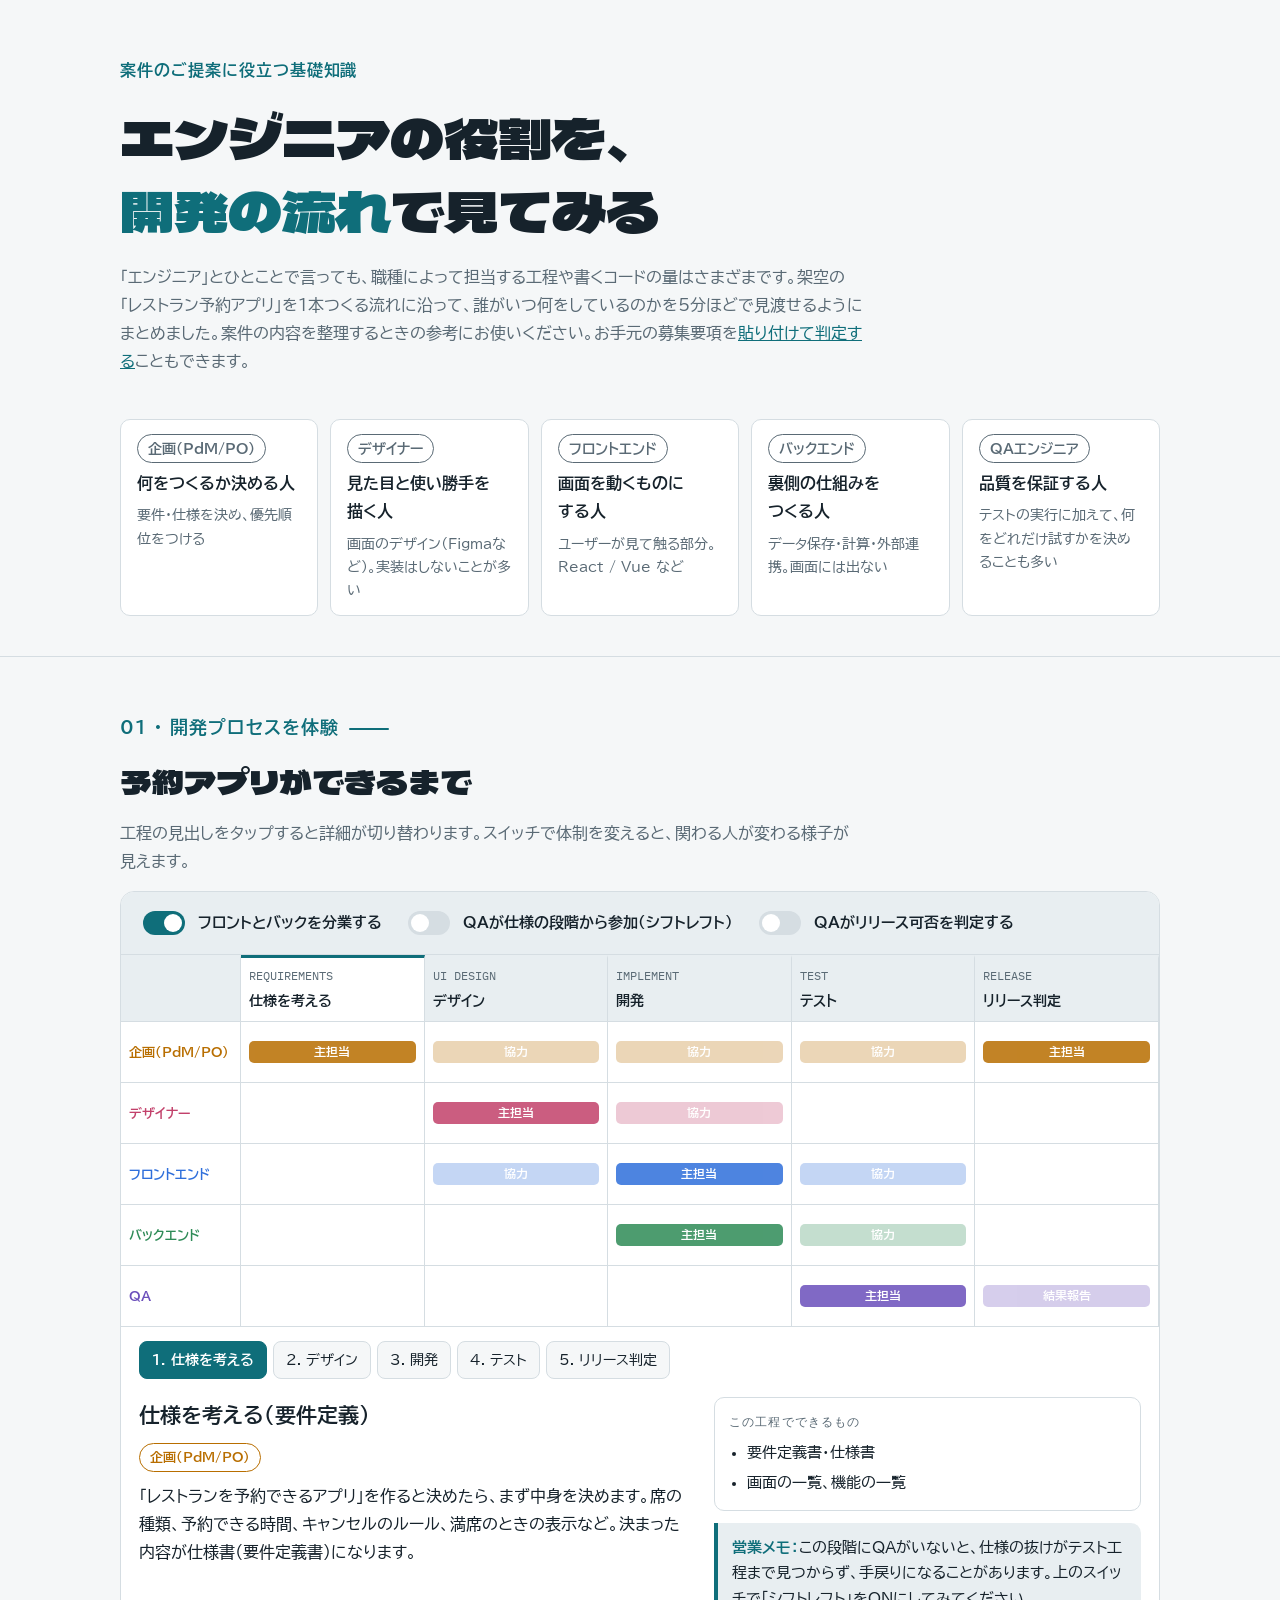
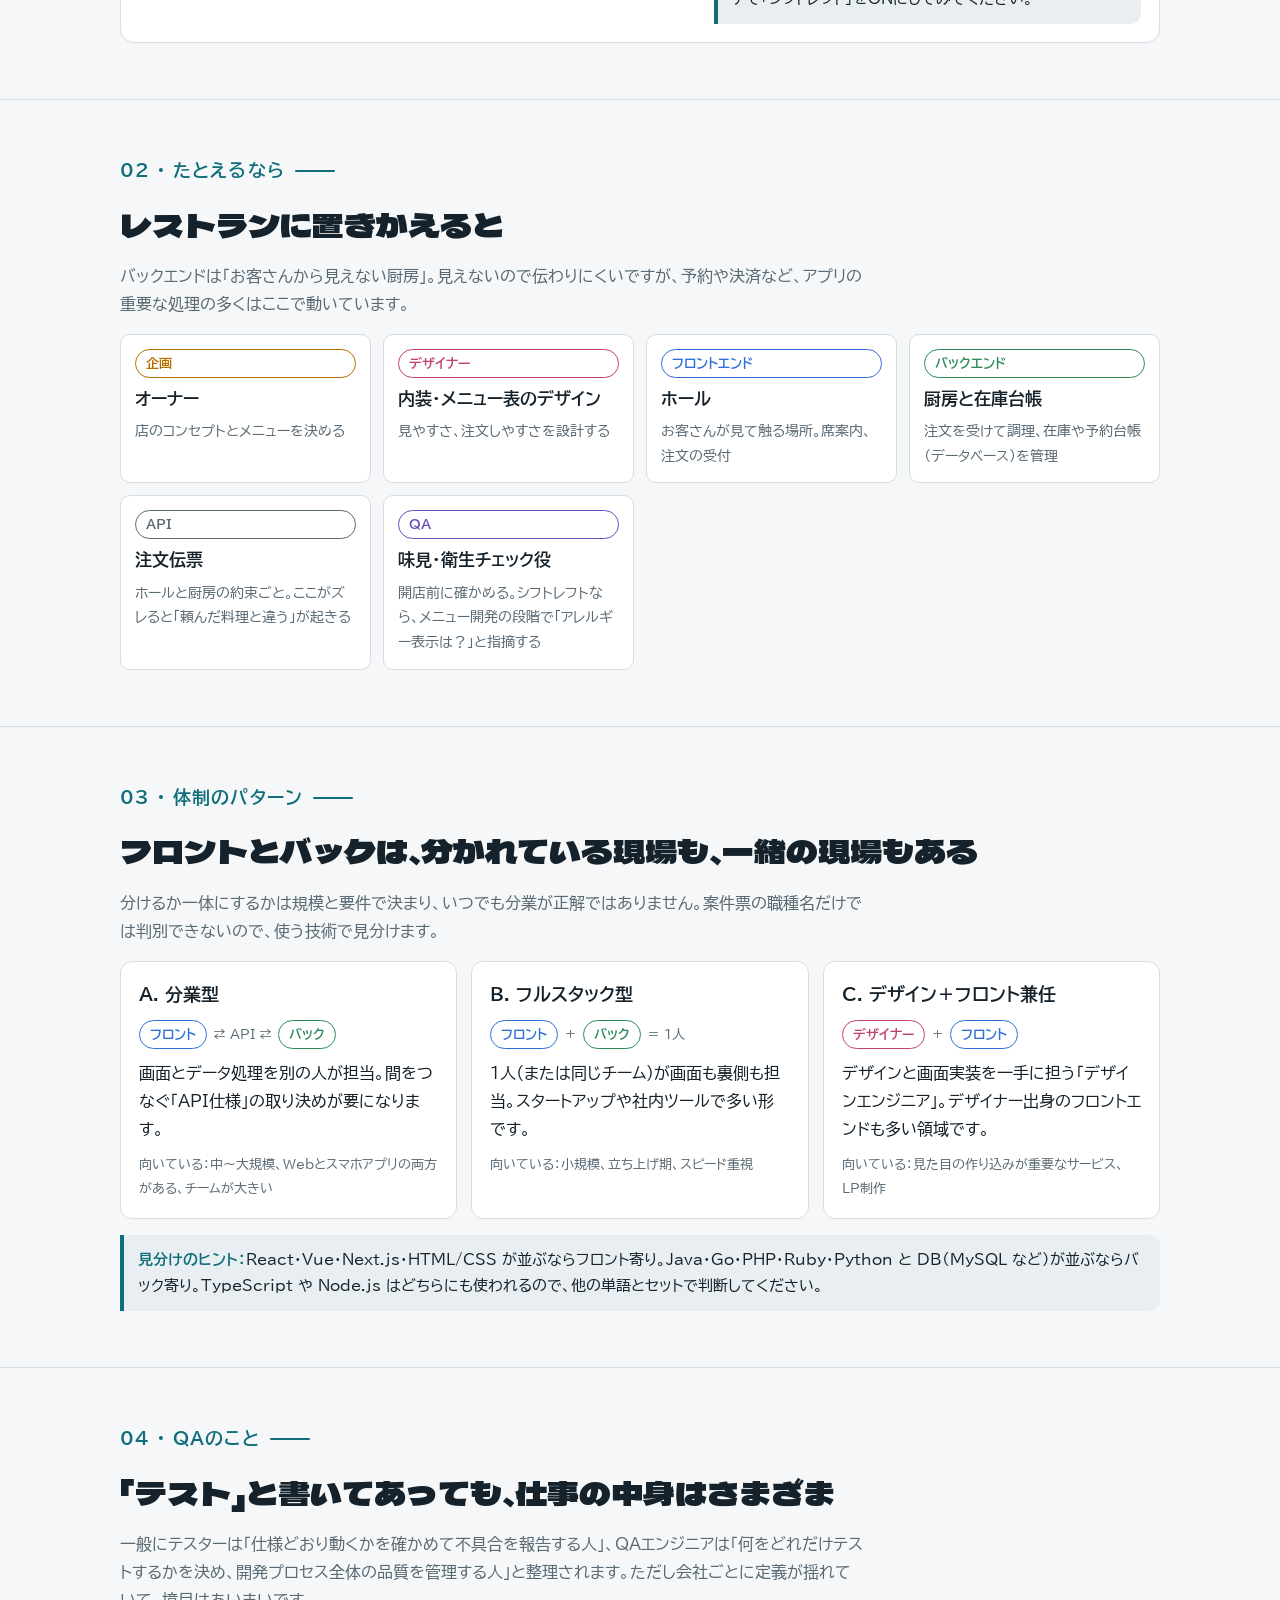
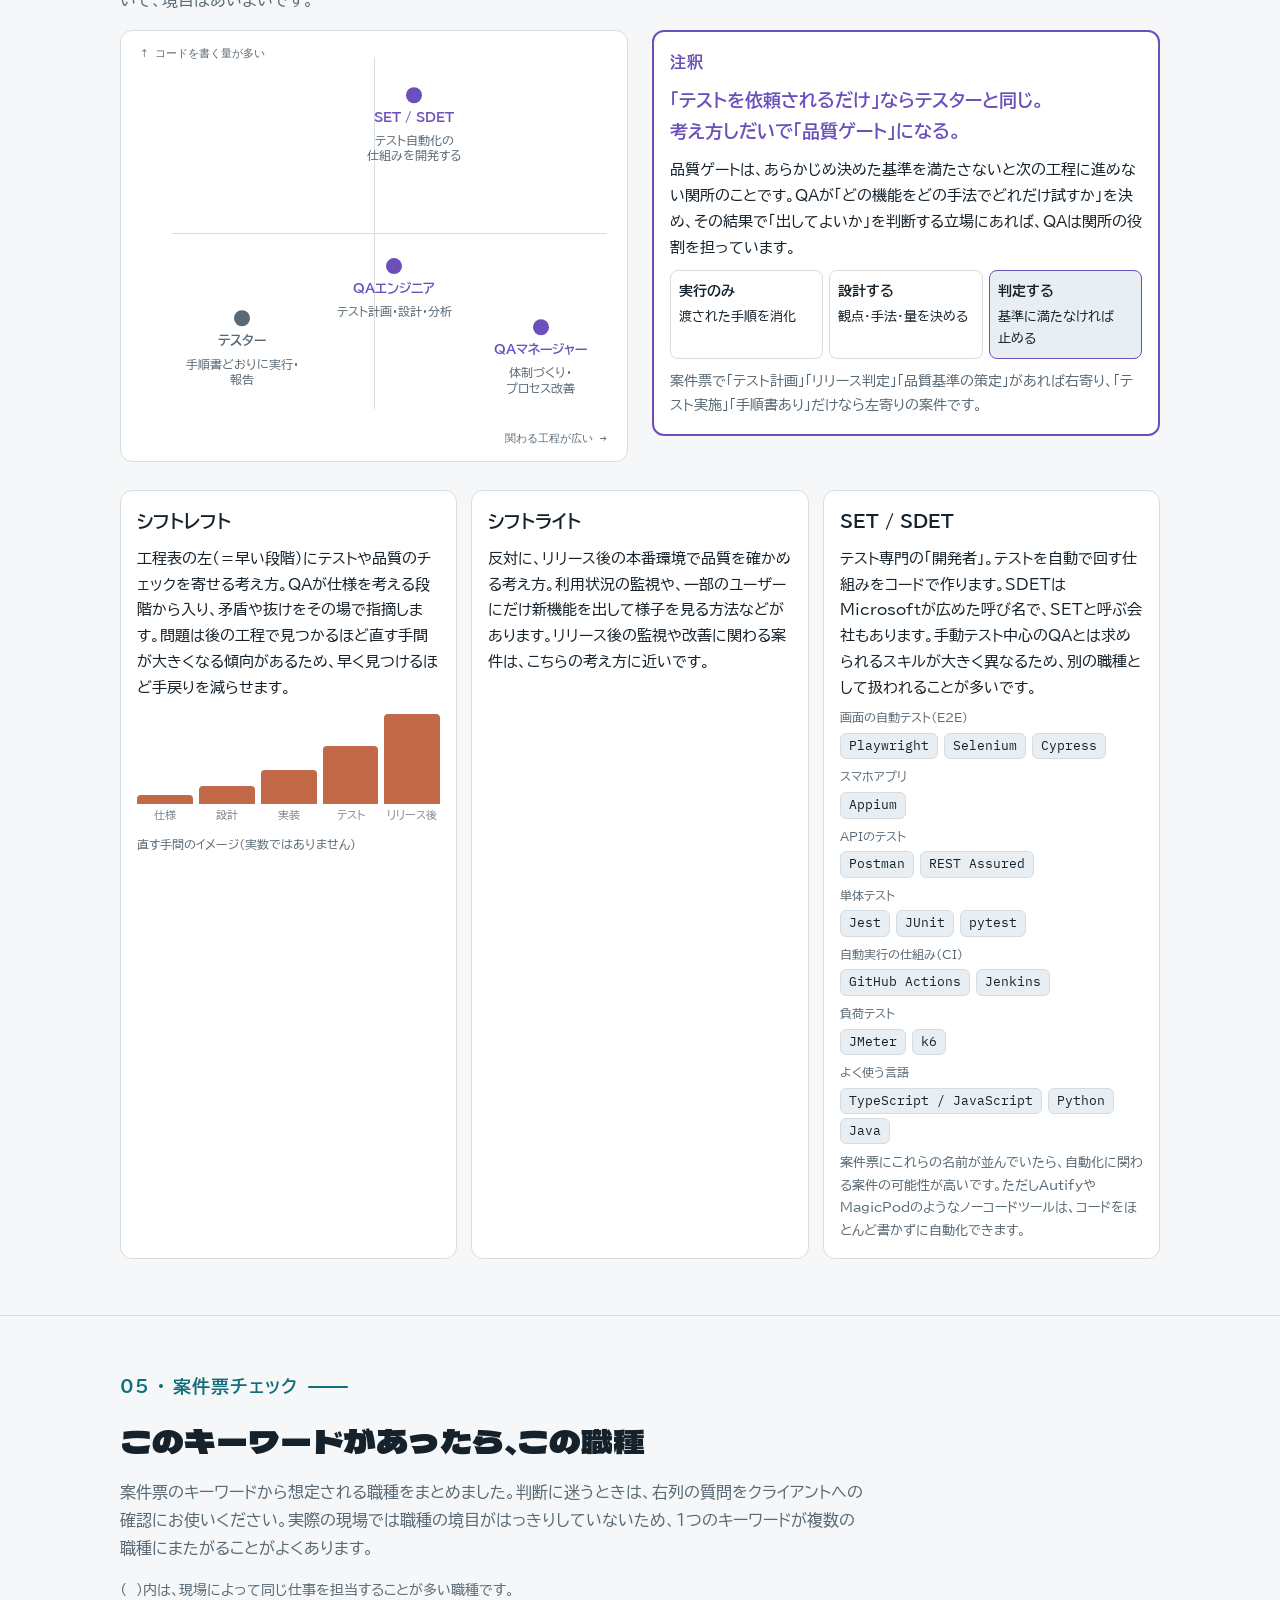
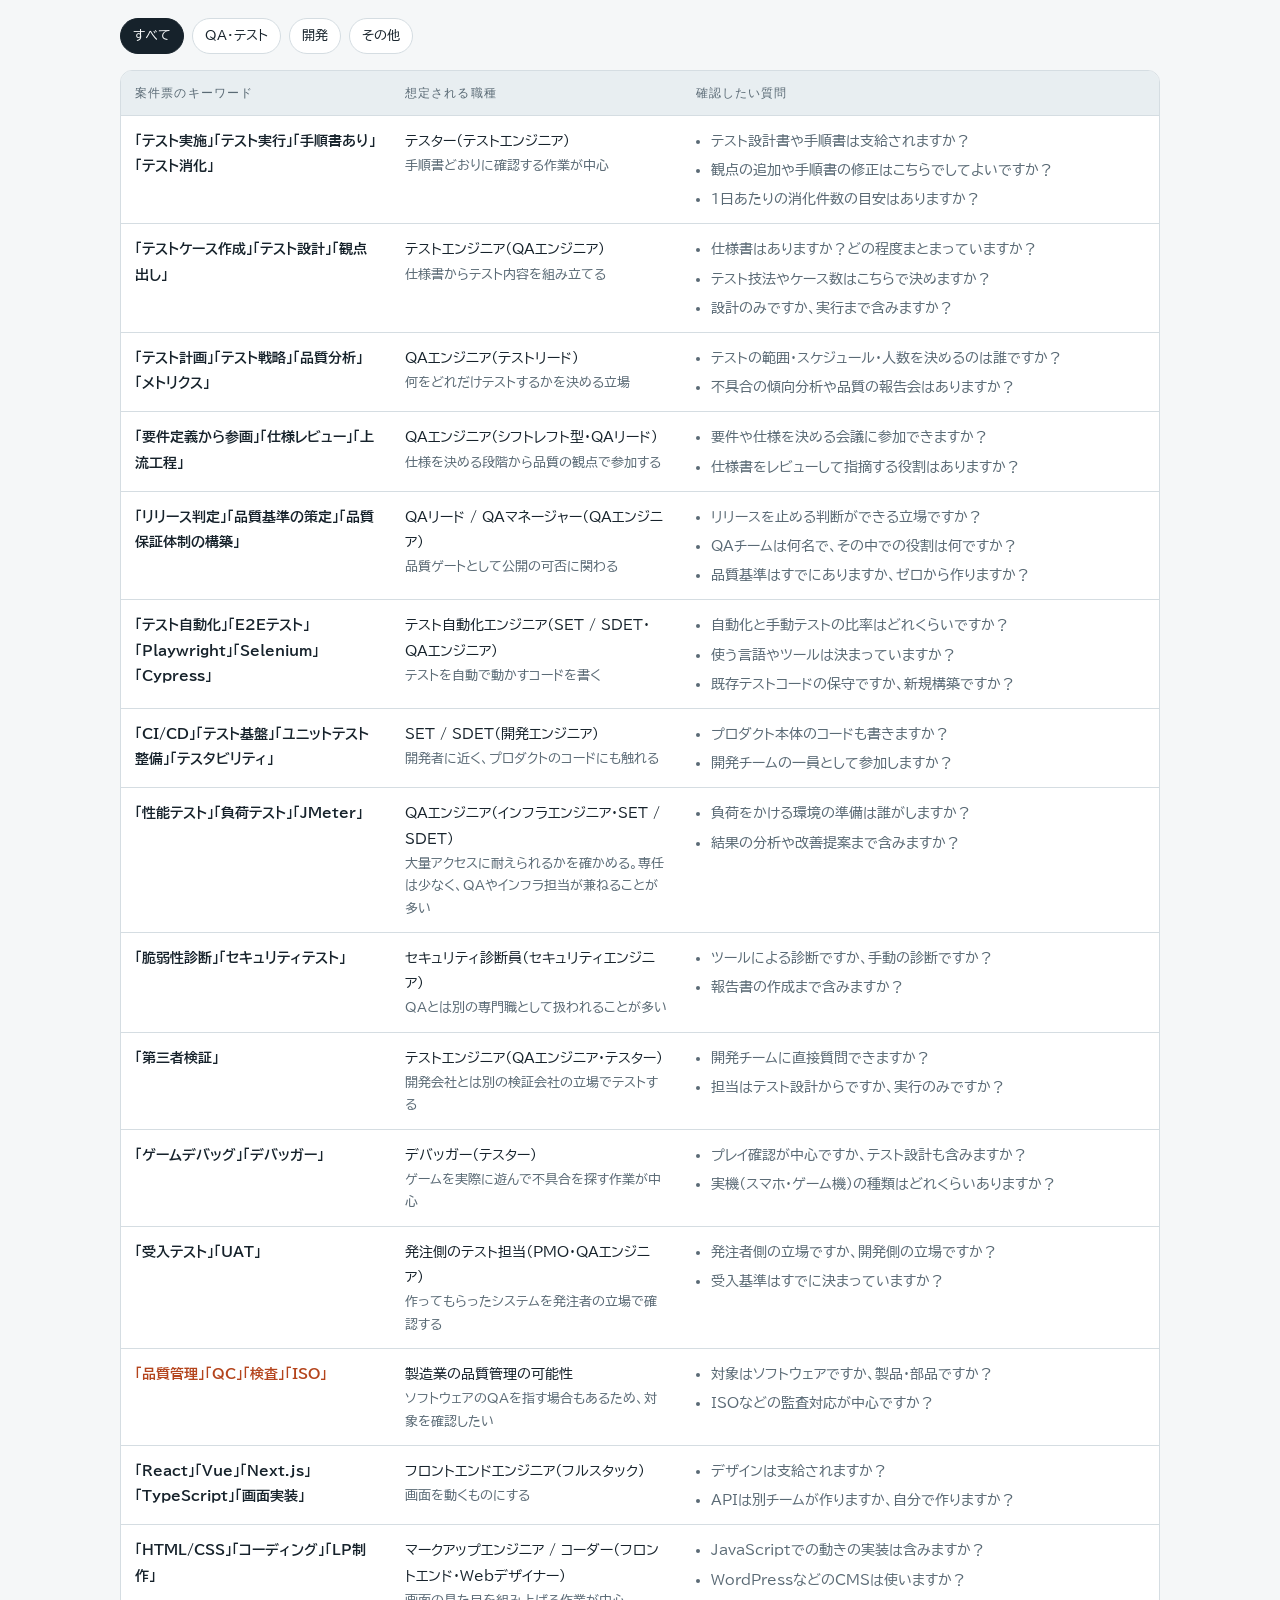
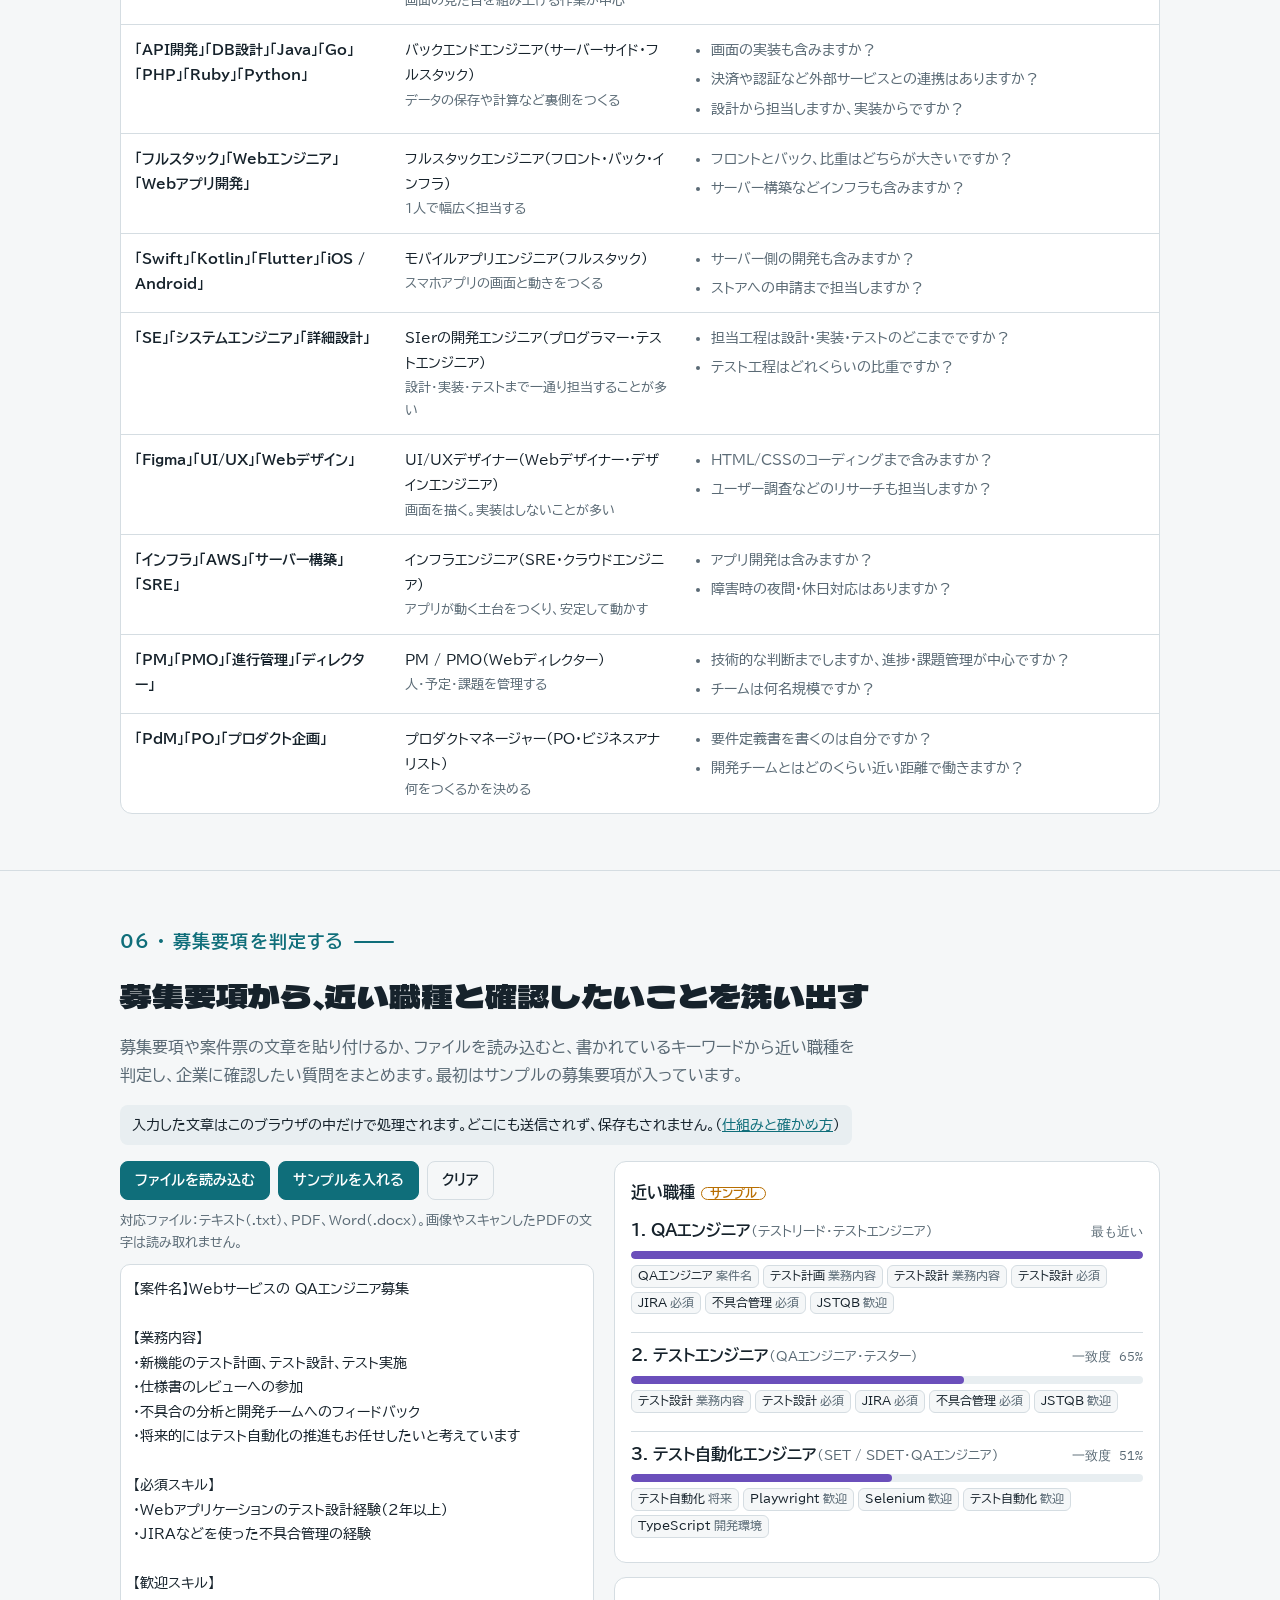
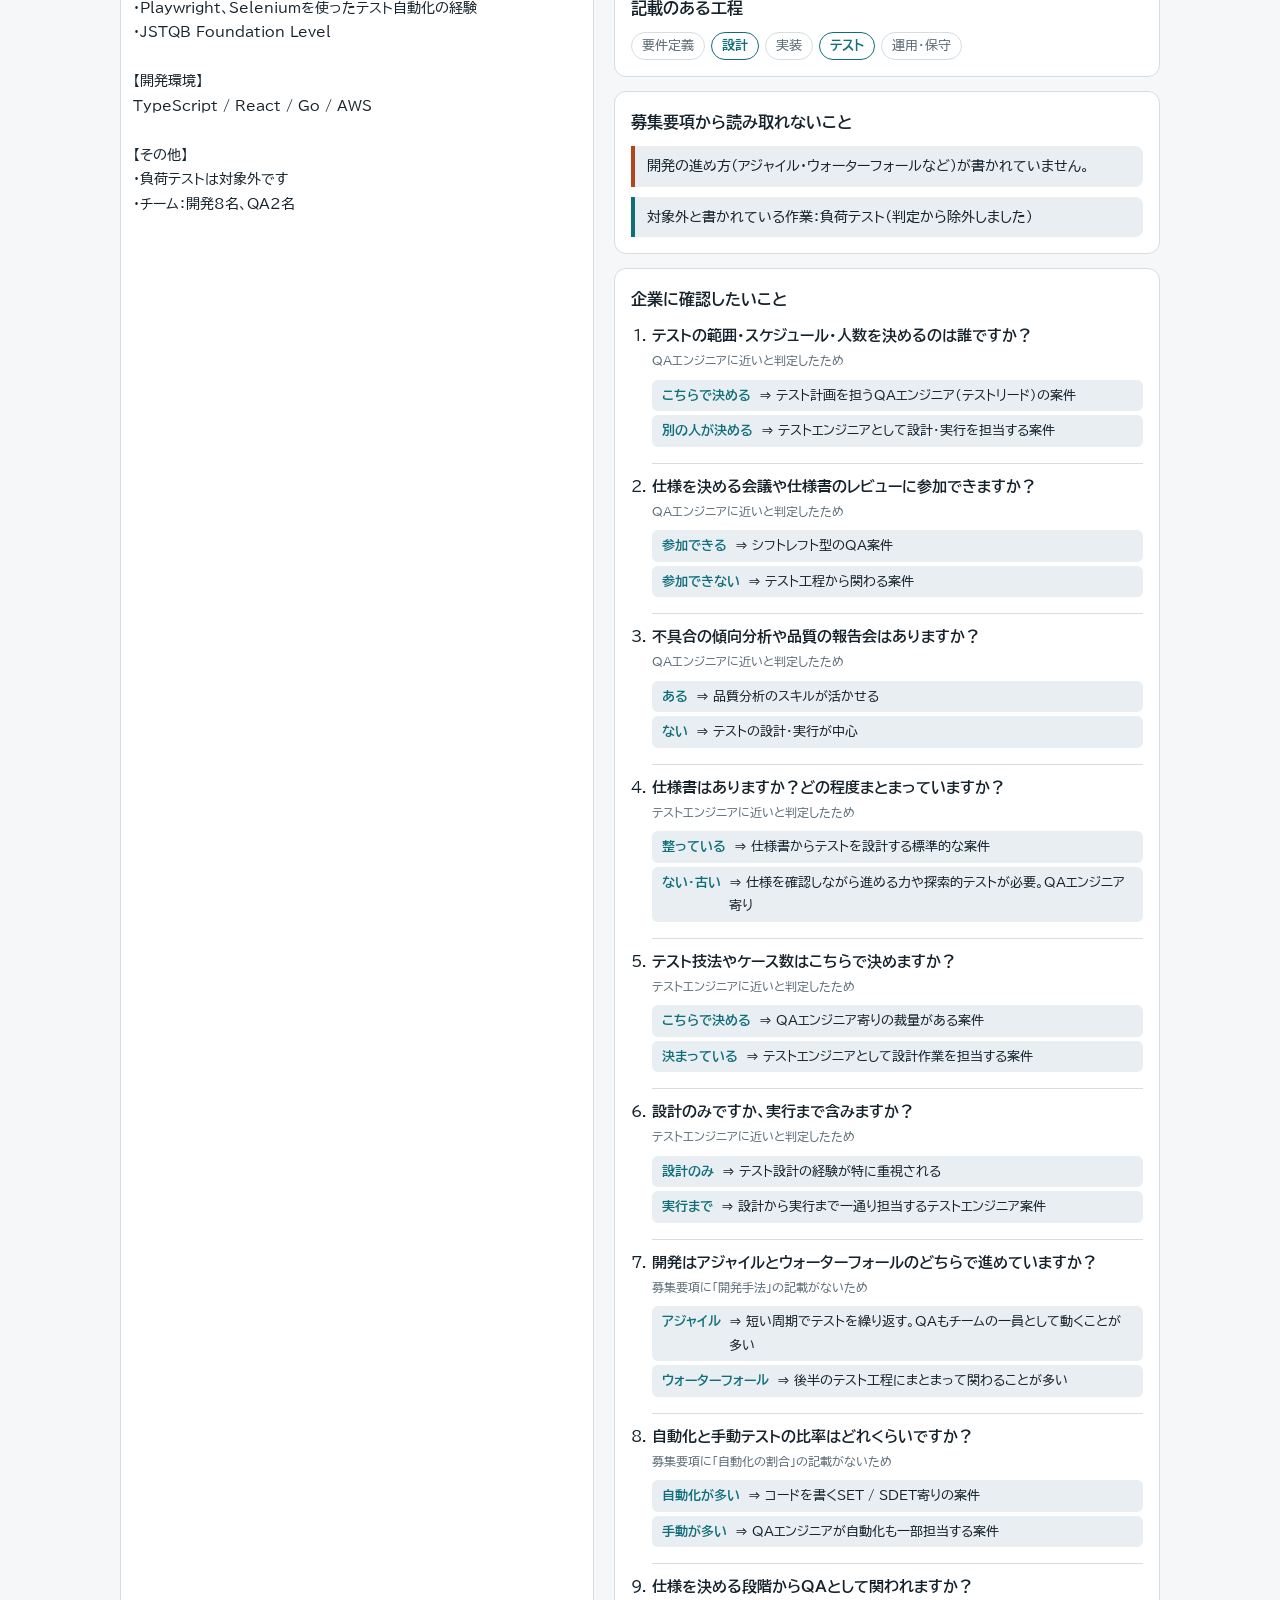
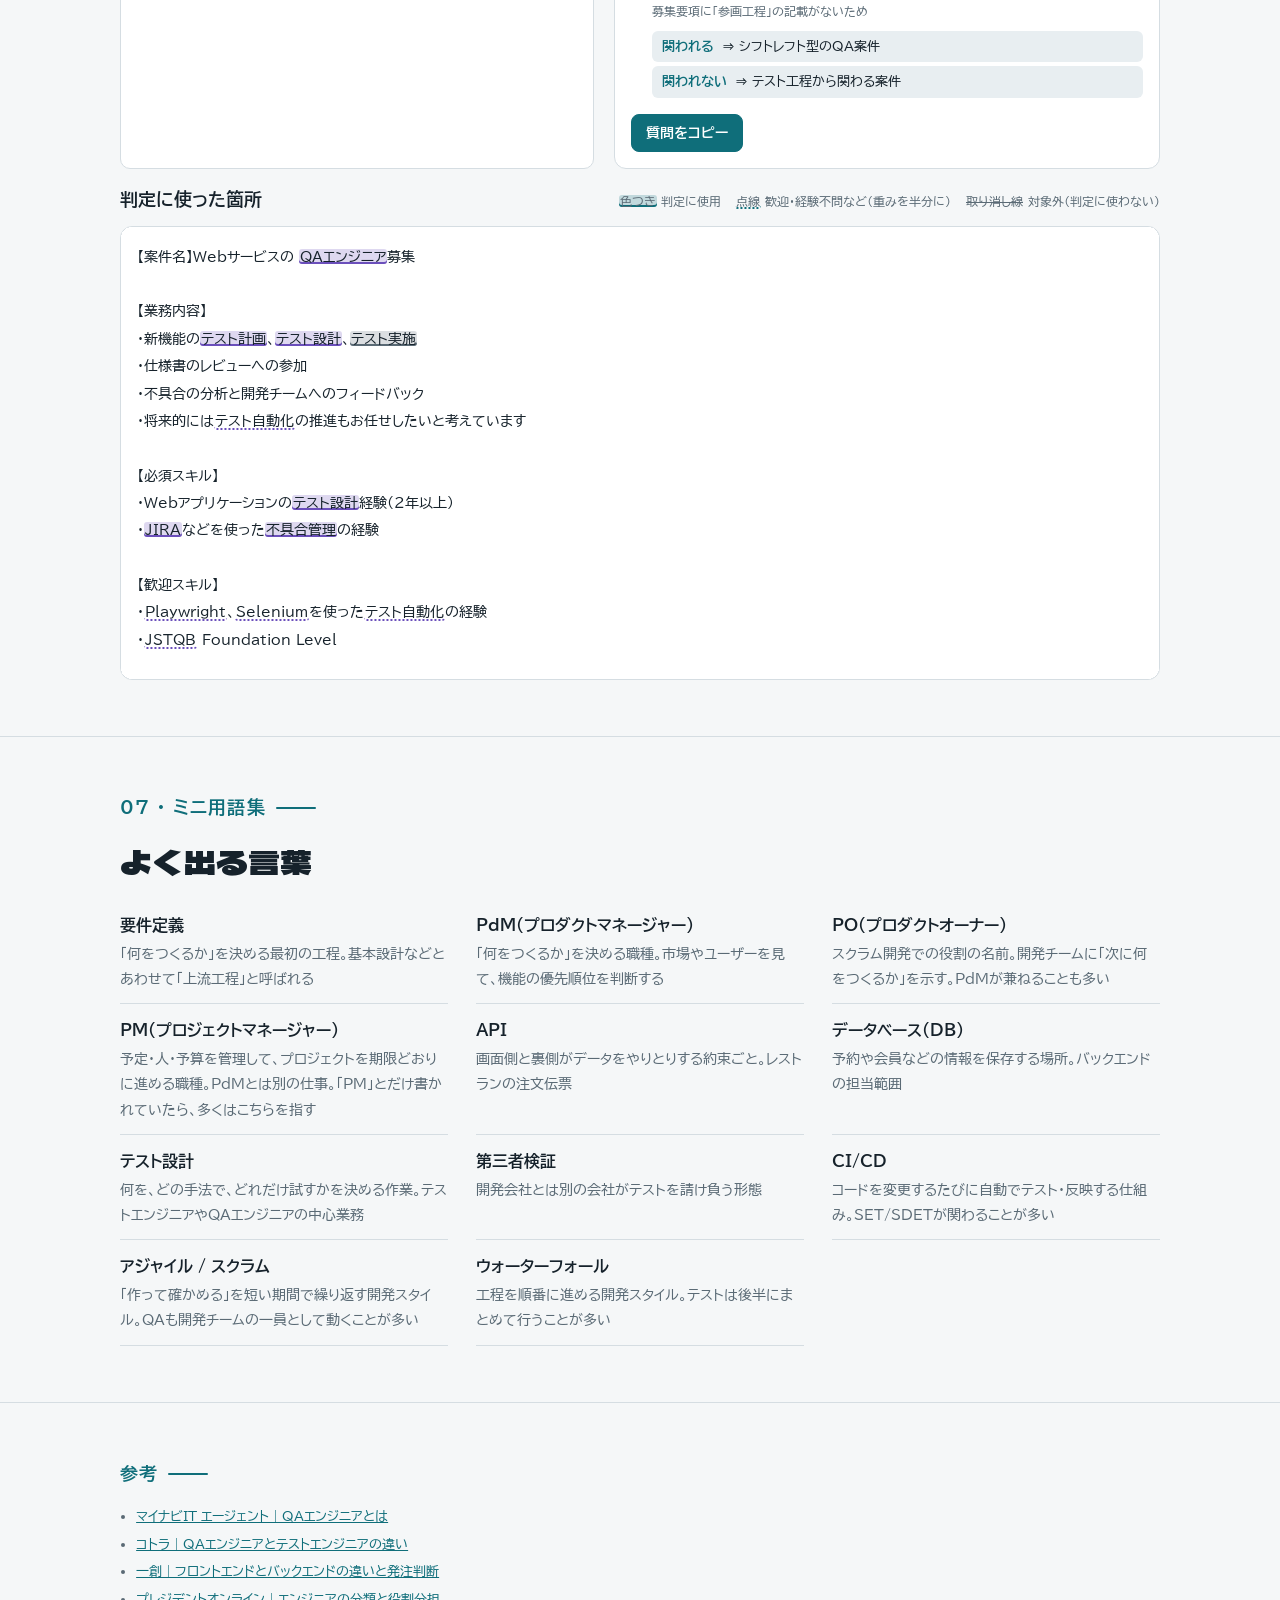
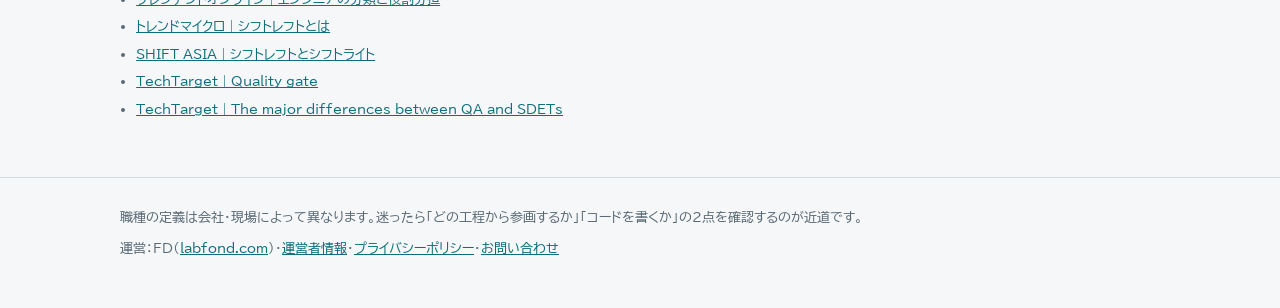
==== index.html @ 0d030154 "初版: エンジニア職種マップ Co-Authored-By: Claude Opus 5.5 <noreply@anthropic.com> Claude-Session: https://claud" ====
<!doctype html>
<html lang="ja">
<head>
<meta charset="utf-8">
<meta name="viewport" content="width=device-width, initial-scale=1, viewport-fit=cover">
<title>エンジニア職種マップ</title>
<meta name="description" content="フリーランスエージェント・営業の方向けに、エンジニア各職種の役割と開発の流れを解説。QAエンジニアとテスターの違いや、募集要項から近い職種と確認したいことを洗い出すツールも。">
<meta name="robots" content="noindex">
<link rel="icon" href="/favicon.ico" sizes="any">
<link rel="icon" href="/icon-192.png" type="image/png">
<link rel="apple-touch-icon" href="/apple-touch-icon.png">
<link rel="canonical" href="https://engineer-map.labfond.com/">
<meta property="og:type" content="website">
<meta property="og:site_name" content="エンジニア職種マップ">
<meta property="og:title" content="エンジニア職種マップ">
<meta property="og:description" content="フリーランスエージェント・営業の方向けに、エンジニア各職種の役割と開発の流れを解説。QAエンジニアとテスターの違いや、募集要項から近い職種と確認したいことを洗い出すツールも。">
<meta property="og:url" content="https://engineer-map.labfond.com/">
<meta property="og:locale" content="ja_JP">
<meta name="twitter:card" content="summary">
<link rel="preconnect" href="https://fonts.googleapis.com">
<link rel="preconnect" href="https://fonts.gstatic.com" crossorigin>
<link rel="stylesheet" href="https://fonts.googleapis.com/css2?family=BIZ+UDPGothic:wght@400;700&family=Dela+Gothic+One&family=IBM+Plex+Mono:wght@500&display=swap">
<style>
:root{color-scheme:light;padding-top:env(safe-area-inset-top,0px);padding-bottom:env(safe-area-inset-bottom,0px)}
body{margin:0;font-size:14px}img{max-width:100%}[hidden]{display:none!important}
html{scroll-behavior:smooth}
</style>
<style>
/* Layout: 工程表（スイムレーン）を背骨に、結論→体験→比較表→案件票チェックの順で縦に流す */
:root{
  --bg:#F5F7F8; --surface:#FFFFFF; --ink:#16222B; --muted:#5A6A75; --line:#D5DDE2; --soft:#E8EEF1;
  --accent:#0F6E7A;
  --c-pm:#B86E00; --c-ds:#C2416B; --c-fe:#2F6FDB; --c-be:#2E8B57; --c-qa:#6B4FBB; --c-fs:#2A7D8F;
  --warn:#B4441C;
  --f-display:"Dela Gothic One","BIZ UDPGothic","Hiragino Kaku Gothic ProN",sans-serif;
  --f-body:"BIZ UDPGothic","Hiragino Kaku Gothic ProN","Yu Gothic",Meiryo,sans-serif;
  --f-mono:"IBM Plex Mono",ui-monospace,Menlo,monospace;
}
@media (prefers-color-scheme: dark){:root:not([data-theme="light"]){
  --bg:#10181D; --surface:#17222A; --ink:#E6EDF1; --muted:#97A7B1; --line:#2B3A44; --soft:#1E2B34;
  --accent:#4FC3CF;
  --c-pm:#F0A53A; --c-ds:#F07A9C; --c-fe:#6FA0F5; --c-be:#5BC48A; --c-qa:#A58EF0; --c-fs:#5CC0D4; --warn:#F08A5D;
  color-scheme:dark}}
:root[data-theme="dark"]{
  --bg:#10181D; --surface:#17222A; --ink:#E6EDF1; --muted:#97A7B1; --line:#2B3A44; --soft:#1E2B34;
  --accent:#4FC3CF;
  --c-pm:#F0A53A; --c-ds:#F07A9C; --c-fe:#6FA0F5; --c-be:#5BC48A; --c-qa:#A58EF0; --c-fs:#5CC0D4; --warn:#F08A5D;
  color-scheme:dark}

body{background:var(--bg);color:var(--ink);font-family:var(--f-body);font-size:16px;line-height:1.75}
.wrap{max-width:1040px;margin:0 auto;padding-left:max(16px,env(safe-area-inset-left,0px));padding-right:max(16px,env(safe-area-inset-right,0px))}
section{padding-block:56px;border-top:1px solid var(--line)}
h1,h2,h3,.tl b,.eq,.dot,.scale,.lanes .hd b,.lanes .rl,dl.gl dt,.pat .flow,.legend,.ax{word-break:keep-all;overflow-wrap:anywhere}
h1,h2{font-family:var(--f-display);font-weight:400;text-wrap:balance;line-height:1.35;margin:0}
h2{font-size:clamp(1.5rem,3.6vw,2rem)}
h3{font-size:1.1rem;margin:0;text-wrap:balance}
p{margin:0}
.eyebrow{font-family:var(--f-body);font-size:1rem;font-weight:700;letter-spacing:.06em;color:var(--accent);text-transform:uppercase}
section > .wrap > .eyebrow{font-size:1.1rem;display:inline-flex;align-items:center;gap:10px}
section > .wrap > .eyebrow::after{content:"";width:40px;height:2px;background:var(--accent);border-radius:2px}
.lead{color:var(--muted);max-width:62ch}
.stack{display:flex;flex-direction:column;gap:16px}
a{color:var(--accent)}
:focus-visible{outline:3px solid var(--accent);outline-offset:2px}

/* role chips */
.chip{display:inline-flex;align-items:center;gap:6px;font-size:.82rem;font-weight:700;padding:2px 10px;border-radius:999px;border:1.5px solid currentColor;white-space:nowrap}
.pm{color:var(--c-pm)}.ds{color:var(--c-ds)}.fe{color:var(--c-fe)}.be{color:var(--c-be)}.qa{color:var(--c-qa)}.fs{color:var(--c-fs)}

/* hero */
.hero{padding-block:56px 40px}
.hero h1{font-size:clamp(2rem,6vw,3.4rem)}
.hero h1 em{font-style:normal;color:var(--accent)}
.tldr{display:grid;grid-template-columns:repeat(auto-fit,minmax(180px,1fr));gap:12px;margin-top:28px}
.tl{background:var(--surface);border:1px solid var(--line);border-radius:10px;padding:14px 16px;display:flex;flex-direction:column;gap:6px;min-width:0}
.tl b{font-size:1.02rem}
.tl span{color:var(--muted);font-size:.9rem;line-height:1.6}
.tl .chip{align-self:flex-start}

/* simulator */
.sim{background:var(--surface);border:1px solid var(--line);border-radius:14px;overflow:hidden}
.toggles{display:flex;flex-wrap:wrap;gap:10px 22px;padding:16px 18px;background:var(--soft);border-bottom:1px solid var(--line)}
.sw{display:flex;align-items:center;gap:10px;font-size:.92rem;font-weight:700;cursor:pointer}
.sw input{appearance:none;width:42px;height:24px;border-radius:999px;background:var(--line);position:relative;cursor:pointer;flex:none;transition:background .2s}
.sw input::after{content:"";position:absolute;top:3px;left:3px;width:18px;height:18px;border-radius:50%;background:var(--surface);transition:left .2s}
.sw input:checked{background:var(--accent)}
.sw input:checked::after{left:21px}
.lane-scroll{overflow-x:auto}
.lanes{display:grid;grid-template-columns:120px repeat(5,minmax(110px,1fr));min-width:690px}
.lanes > div{border-bottom:1px solid var(--line);border-right:1px solid var(--line);padding:8px;font-size:.82rem;min-height:44px;display:flex;align-items:center}
.lanes .hd{font-family:var(--f-mono);font-size:.74rem;color:var(--muted);background:var(--soft);cursor:pointer;flex-direction:column;align-items:flex-start;gap:2px;border-top:3px solid transparent}
.lanes .hd b{font-family:var(--f-body);color:var(--ink);font-size:.86rem}
.lanes .hd.on{border-top-color:var(--accent);background:var(--surface)}
.lanes .rl{font-weight:700;flex-direction:column;align-items:flex-start;justify-content:center;line-height:1.4}
.lanes .rl small{font-weight:400;font-size:.7rem;color:var(--muted)}
.cell{justify-content:center}
.bar{width:100%;height:22px;border-radius:5px;background:currentColor;opacity:.85;display:flex;align-items:center;justify-content:center;transition:opacity .25s}
.bar i{font-style:normal;color:var(--surface);font-size:.72rem;font-weight:700;white-space:nowrap}
.bar.lite{opacity:.28}
.bar.new{outline:2px dashed currentColor;outline-offset:2px}
.steptabs{display:flex;gap:6px;padding:14px 18px 0;flex-wrap:wrap}
.steptabs button{font:inherit;font-size:.86rem;border:1px solid var(--line);background:var(--bg);color:var(--ink);border-radius:8px;padding:6px 12px;cursor:pointer}
.steptabs button[aria-selected="true"]{background:var(--accent);color:var(--surface);border-color:var(--accent);font-weight:700}
.detail{padding:18px;display:grid;grid-template-columns:1.3fr 1fr;gap:20px}
.detail > div{min-width:0}
.detail h3{font-size:1.3rem;margin-bottom:8px}
.who{display:flex;flex-wrap:wrap;gap:6px;margin:10px 0}
.box{border:1px solid var(--line);border-radius:10px;padding:14px;display:flex;flex-direction:column;gap:8px;font-size:.92rem}
.box .k{font-family:var(--f-mono);font-size:.72rem;letter-spacing:.1em;color:var(--muted)}
.memo{background:var(--soft);border-left:4px solid var(--accent);border-radius:0 10px 10px 0;padding:12px 14px;font-size:.92rem}
.memo b{color:var(--accent)}
ul.clean{margin:0;padding-left:1.2em}
ul.clean li+li{margin-top:4px}

/* analogy */
.ana{display:grid;grid-template-columns:repeat(auto-fit,minmax(230px,1fr));gap:12px}
.ana .row{background:var(--surface);border:1px solid var(--line);border-radius:10px;padding:14px;display:flex;flex-direction:column;gap:6px}
.ana .eq{font-size:1.05rem;font-weight:700}
.ana .sub{color:var(--muted);font-size:.88rem}

/* patterns */
.pats{display:grid;grid-template-columns:repeat(auto-fit,minmax(260px,1fr));gap:14px}
.pat{background:var(--surface);border:1px solid var(--line);border-radius:12px;padding:18px;display:flex;flex-direction:column;gap:10px}
.pat .fit{font-size:.84rem;color:var(--muted)}
.flow{display:flex;align-items:center;gap:6px;flex-wrap:wrap;font-size:.84rem}
.flow .arr{color:var(--muted)}

/* QA map */
.qa-grid{display:grid;grid-template-columns:1fr 1fr;gap:24px;align-items:start}
.qa-grid > div{min-width:0}
.map{position:relative;aspect-ratio:1/0.85;max-width:100%;background:var(--surface);border:1px solid var(--line);border-radius:12px;overflow:hidden}
.map .ax{position:absolute;font-family:var(--f-mono);font-size:.7rem;color:var(--muted)}
.map .gridl{position:absolute;background:var(--line)}
.dot{position:absolute;transform:translate(-50%,-50%);display:flex;flex-direction:column;align-items:center;gap:4px;text-align:center;font-size:.8rem;font-weight:700;width:120px}
.dot::before{content:"";width:16px;height:16px;border-radius:50%;background:currentColor}
.dot small{font-weight:400;color:var(--muted);font-size:.72rem;line-height:1.35}
.gate{border:2px solid var(--c-qa);border-radius:12px;padding:16px;display:flex;flex-direction:column;gap:10px;background:var(--surface)}
.gate h3{color:var(--c-qa)}
.scale{display:grid;grid-template-columns:repeat(3,1fr);gap:6px;font-size:.8rem}
.scale div{border:1px solid var(--line);border-radius:8px;padding:8px;display:flex;flex-direction:column;gap:2px}
.scale div:last-child{border-color:var(--c-qa);background:var(--soft)}
.scale b{font-size:.86rem}

/* shift */
.shift{display:grid;grid-template-columns:repeat(auto-fit,minmax(260px,1fr));gap:14px}
.tools{display:flex;flex-direction:column;gap:8px;font-size:.8rem}
.tools div{display:flex;flex-wrap:wrap;align-items:center;gap:4px 6px}
.tools .k{width:100%;color:var(--muted);font-size:.74rem}
.tools .tg{font-family:var(--f-mono);border:1px solid var(--line);background:var(--soft);border-radius:6px;padding:1px 8px;color:var(--ink)}
.shift .s{background:var(--surface);border:1px solid var(--line);border-radius:12px;padding:16px;display:flex;flex-direction:column;gap:8px}
.costline{display:flex;align-items:flex-end;gap:6px;height:90px;margin-top:6px}
.costline div{flex:1;background:var(--warn);border-radius:4px 4px 0 0;opacity:.8;position:relative}
.costline span{position:absolute;bottom:-20px;left:50%;transform:translateX(-50%);font-size:.68rem;color:var(--muted);white-space:nowrap}

/* cheat sheet */
.filter{display:flex;gap:8px;flex-wrap:wrap}
.filter button{font:inherit;font-size:.84rem;padding:5px 12px;border-radius:999px;border:1px solid var(--line);background:var(--surface);color:var(--ink);cursor:pointer}
.filter button[aria-pressed="true"]{background:var(--ink);color:var(--bg);border-color:var(--ink)}
.tbl-wrap{overflow-x:auto;border:1px solid var(--line);border-radius:12px;background:var(--surface)}
table{border-collapse:collapse;width:100%;min-width:680px;font-size:.9rem}
th,td{text-align:left;padding:12px 14px;border-bottom:1px solid var(--line);vertical-align:top}
th{font-family:var(--f-mono);font-size:.72rem;letter-spacing:.1em;color:var(--muted);font-weight:500;background:var(--soft)}
td.kw{font-weight:700;width:26%}
td.role{width:28%}
td.role small{display:block;color:var(--muted);font-size:.8rem;margin-top:2px}
td.q{color:var(--muted)}
td.q ul{margin:0;padding-left:1.1em}
td.q li+li{margin-top:4px}
.legend{font-size:.86rem;color:var(--muted)}
tr.alert td.kw{color:var(--warn)}
tr:last-child td{border-bottom:none}

/* glossary */
dl.gl{display:grid;grid-template-columns:repeat(auto-fit,minmax(280px,1fr));gap:0 28px;margin:0}
dl.gl div{padding:12px 0;border-bottom:1px solid var(--line)}
dl.gl dt{font-weight:700}
dl.gl dd{margin:2px 0 0;color:var(--muted);font-size:.9rem}

.src{font-size:.84rem;color:var(--muted)}
.src li+li{margin-top:4px}
footer{padding-block:28px 48px;color:var(--muted);font-size:.82rem;border-top:1px solid var(--line)}

.privacy{font-size:.88rem;background:var(--soft);border-radius:8px;padding:8px 12px;align-self:flex-start}
.ck{display:grid;grid-template-columns:minmax(0,1fr) minmax(0,1.15fr);gap:20px;align-items:stretch}
#ckText{flex:1 1 auto}
.ck > div{min-width:0}
.ck-in{display:flex;flex-direction:column;gap:10px}
.ck-bar{display:flex;flex-wrap:wrap;gap:8px}
.btn{font:inherit;font-size:.86rem;font-weight:700;border:1px solid var(--accent);background:var(--accent);color:var(--surface);border-radius:8px;padding:6px 14px;cursor:pointer}
.btn.ghost{background:transparent;color:var(--ink);border-color:var(--line)}
label.btn:focus-within{outline:3px solid var(--accent);outline-offset:2px}
#ckText{font:inherit;font-size:.9rem;line-height:1.7;width:100%;min-height:340px;height:0;resize:none;overflow:auto;border:1px solid var(--line);border-radius:10px;padding:12px;background:var(--surface);color:var(--ink);box-sizing:border-box}
#ckText.drag{border-color:var(--accent);border-style:dashed;background:var(--soft)}
.ck-note{font-size:.8rem;color:var(--muted)}
.ck-note.err{color:var(--warn)}
.ck-out{display:flex;flex-direction:column;gap:14px}
.ck-card{background:var(--surface);border:1px solid var(--line);border-radius:12px;padding:16px;display:flex;flex-direction:column;gap:10px}
.ck-card h3{font-size:1rem}
.ck-sample{font-size:.74rem;font-weight:700;color:var(--c-pm);border:1px solid currentColor;border-radius:999px;padding:0 8px;margin-left:6px;vertical-align:middle}
.rk{display:flex;flex-direction:column;gap:6px;padding-block:8px;border-top:1px solid var(--line)}
.rk:first-of-type{border-top:none;padding-top:0}
.rk-top{display:flex;justify-content:space-between;align-items:baseline;gap:10px}
.rk-name{font-weight:700;font-size:1.02rem}
.rk-name small{font-weight:400;color:var(--muted);font-size:.8rem}
.rk-pct{font-family:var(--f-mono);font-size:.8rem;color:var(--muted);font-variant-numeric:tabular-nums;white-space:nowrap}
.rk-bar{height:8px;border-radius:4px;background:var(--soft);overflow:hidden}
.rk-bar i{display:block;height:100%;background:currentColor;border-radius:4px}
.rk-ev{display:flex;flex-wrap:wrap;gap:4px}
.ev{font-size:.74rem;border:1px solid var(--line);border-radius:6px;padding:0 6px;color:var(--ink);background:var(--bg)}
.ev em{font-style:normal;color:var(--muted);margin-left:3px}
.ck-flag{font-size:.88rem;border-left:4px solid var(--warn);background:var(--soft);padding:8px 12px;border-radius:0 8px 8px 0}
.ck-flag.info{border-left-color:var(--accent)}
.steps{display:flex;flex-wrap:wrap;gap:6px}
.steps span{font-size:.8rem;border-radius:999px;padding:2px 10px;border:1px solid var(--line);color:var(--muted)}
.steps span.on{border-color:var(--accent);color:var(--accent);font-weight:700}
ol.qs{margin:0;padding-left:1.4em;font-size:.92rem}
ol.qs > li{padding-bottom:6px}
ol.qs > li + li{margin-top:10px;padding-top:10px;border-top:1px solid var(--line)}
.qq{font-weight:700}
ol.qs small.why{display:block;color:var(--muted);font-size:.74rem;margin-top:2px}
ul.ans{list-style:none;margin:8px 0 0;padding:0;display:flex;flex-direction:column;gap:4px}
ul.ans li{display:grid;grid-template-columns:auto minmax(0,1fr);gap:4px 8px;font-size:.84rem;background:var(--soft);border-radius:6px;padding:4px 10px}
ul.ans b{white-space:nowrap;color:var(--accent)}
ul.ans span{color:var(--ink)}
@media (max-width:480px){ul.ans li{grid-template-columns:1fr}}
.ck-copy{align-self:flex-start}
.ck-hl-wrap{display:flex;flex-direction:column;gap:10px}
.ck-hl-head{display:flex;flex-wrap:wrap;justify-content:space-between;align-items:baseline;gap:8px}
.ck-legend{display:flex;flex-wrap:wrap;gap:6px 14px;font-size:.78rem;color:var(--muted)}
.ck-legend mark{margin-right:4px}
.ck-hl{background:var(--surface);border:1px solid var(--line);border-radius:12px;padding:16px;font-size:.9rem;line-height:1.9;white-space:pre-wrap;overflow-wrap:anywhere;max-height:420px;overflow:auto}
mark{color:inherit;background:none;border-radius:3px;padding:0 1px}
mark.m-on{background:color-mix(in srgb,var(--mc,var(--accent)) 22%,transparent);box-shadow:inset 0 -2px 0 var(--mc,var(--accent))}
mark.m-half{border-bottom:2px dotted var(--mc,var(--accent))}
mark.m-neg{text-decoration:line-through;color:var(--muted)}
@media (max-width:760px){.ck{grid-template-columns:1fr}#ckText{flex:none;height:320px;min-height:0}}

@media (max-width:760px){
  .detail,.qa-grid{grid-template-columns:1fr}
  .dot{width:96px}
}
@media (prefers-reduced-motion:reduce){*{transition:none!important}}
</style>
</head>
<body>
<header class="wrap hero stack">
  <p class="eyebrow">案件のご提案に役立つ基礎知識</p>
  <h1>エンジニアの役割を、<wbr><em>開発の流れ</em>で<wbr>見てみる</h1>
  <p class="lead">「エンジニア」とひとことで言っても、職種によって担当する工程や書くコードの量はさまざまです。架空の「レストラン予約アプリ」を1本つくる流れに沿って、誰がいつ何をしているのかを5分ほどで見渡せるようにまとめました。案件の内容を整理するときの参考にお使いください。お手元の募集要項を<a href="#check">貼り付けて判定する</a>こともできます。</p>
  <div class="tldr">
    <div class="tl"><span class="chip pm">企画（PdM/PO）</span><b>何をつくるか<wbr>決める人</b><span>要件・仕様を決め、優先順位をつける</span></div>
    <div class="tl"><span class="chip ds">デザイナー</span><b>見た目と<wbr>使い勝手を<wbr>描く人</b><span>画面のデザイン（Figmaなど）。実装はしないことが多い</span></div>
    <div class="tl"><span class="chip fe">フロントエンド</span><b>画面を<wbr>動くものに<wbr>する人</b><span>ユーザーが見て触る部分。React / Vue など</span></div>
    <div class="tl"><span class="chip be">バックエンド</span><b>裏側の<wbr>仕組みを<wbr>つくる人</b><span>データ保存・計算・外部連携。画面には出ない</span></div>
    <div class="tl"><span class="chip qa">QAエンジニア</span><b>品質を<wbr>保証する人</b><span>テストの実行に加えて、何をどれだけ試すかを決めることも多い</span></div>
  </div>
</header>

<main>
<section>
  <div class="wrap stack">
    <p class="eyebrow">01 · 開発プロセスを体験</p>
    <h2>予約アプリが<wbr>できるまで</h2>
    <p class="lead">工程の見出しをタップすると詳細が切り替わります。スイッチで体制を変えると、関わる人が変わる様子が見えます。</p>

    <div class="sim">
      <div class="toggles">
        <label class="sw" for="tgSplit"><input type="checkbox" id="tgSplit" checked> フロントとバックを分業する</label>
        <label class="sw" for="tgShift"><input type="checkbox" id="tgShift"> QAが仕様の段階から参加（シフトレフト）</label>
        <label class="sw" for="tgGate"><input type="checkbox" id="tgGate"> QAがリリース可否を判定する</label>
      </div>
      <div class="lane-scroll"><div class="lanes" id="lanes"></div></div>
      <div class="steptabs" role="tablist" id="tabs"></div>
      <div class="detail" id="detail"></div>
    </div>
  </div>
</section>

<section>
  <div class="wrap stack">
    <p class="eyebrow">02 · たとえるなら</p>
    <h2>レストランに<wbr>置きかえると</h2>
    <p class="lead">バックエンドは「お客さんから見えない厨房」。見えないので伝わりにくいですが、予約や決済など、アプリの重要な処理の多くはここで動いています。</p>
    <div class="ana">
      <div class="row"><span class="chip pm">企画</span><span class="eq">オーナー</span><span class="sub">店のコンセプトとメニューを決める</span></div>
      <div class="row"><span class="chip ds">デザイナー</span><span class="eq">内装・<wbr>メニュー表の<wbr>デザイン</span><span class="sub">見やすさ、注文しやすさを設計する</span></div>
      <div class="row"><span class="chip fe">フロントエンド</span><span class="eq">ホール</span><span class="sub">お客さんが見て触る場所。席案内、注文の受付</span></div>
      <div class="row"><span class="chip be">バックエンド</span><span class="eq">厨房と<wbr>在庫台帳</span><span class="sub">注文を受けて調理、在庫や予約台帳（データベース）を管理</span></div>
      <div class="row"><span class="chip" style="color:var(--muted)">API</span><span class="eq">注文伝票</span><span class="sub">ホールと厨房の約束ごと。ここがズレると「頼んだ料理と違う」が起きる</span></div>
      <div class="row"><span class="chip qa">QA</span><span class="eq">味見・<wbr>衛生チェック役</span><span class="sub">開店前に確かめる。シフトレフトなら、メニュー開発の段階で「アレルギー表示は？」と指摘する</span></div>
    </div>
  </div>
</section>

<section>
  <div class="wrap stack">
    <p class="eyebrow">03 · 体制のパターン</p>
    <h2>フロントとバックは、<wbr>分かれている<wbr>現場も、<wbr>一緒の<wbr>現場もある</h2>
    <p class="lead">分けるか一体にするかは規模と要件で決まり、いつでも分業が正解ではありません。案件票の職種名だけでは判別できないので、使う技術で見分けます。</p>
    <div class="pats">
      <div class="pat">
        <h3>A. 分業型</h3>
        <div class="flow"><span class="chip fe">フロント</span><span class="arr">⇄ API ⇄</span><span class="chip be">バック</span></div>
        <p>画面とデータ処理を別の人が担当。間をつなぐ「API仕様」の取り決めが要になります。</p>
        <p class="fit">向いている：中〜大規模、Webとスマホアプリの両方がある、チームが大きい</p>
      </div>
      <div class="pat">
        <h3>B. フルスタック型</h3>
        <div class="flow"><span class="chip fe">フロント</span><span class="arr">＋</span><span class="chip be">バック</span><span class="arr">＝ 1人</span></div>
        <p>1人（または同じチーム）が画面も裏側も担当。スタートアップや社内ツールで多い形です。</p>
        <p class="fit">向いている：小規模、立ち上げ期、スピード重視</p>
      </div>
      <div class="pat">
        <h3>C. デザイン＋<wbr>フロント兼任</h3>
        <div class="flow"><span class="chip ds">デザイナー</span><span class="arr">＋</span><span class="chip fe">フロント</span></div>
        <p>デザインと画面実装を一手に担う「デザインエンジニア」。デザイナー出身のフロントエンドも多い領域です。</p>
        <p class="fit">向いている：見た目の作り込みが重要なサービス、LP制作</p>
      </div>
    </div>
    <div class="memo"><b>見分けのヒント：</b>React・Vue・Next.js・HTML/CSS が並ぶならフロント寄り。Java・Go・PHP・Ruby・Python と DB（MySQL など）が並ぶならバック寄り。TypeScript や Node.js はどちらにも使われるので、他の単語とセットで判断してください。</div>
  </div>
</section>

<section>
  <div class="wrap stack">
    <p class="eyebrow">04 · QAのこと</p>
    <h2>「テスト」と<wbr>書いてあっても、<wbr>仕事の中身は<wbr>さまざま</h2>
    <p class="lead">一般にテスターは「仕様どおり動くかを確かめて不具合を報告する人」、QAエンジニアは「何をどれだけテストするかを決め、開発プロセス全体の品質を管理する人」と整理されます。ただし会社ごとに定義が揺れていて、境目はあいまいです。</p>
    <div class="qa-grid">
      <div class="map" aria-label="QA系職種の位置づけマップ">
        <div class="gridl" style="left:50%;top:6%;bottom:12%;width:1px"></div>
        <div class="gridl" style="top:47%;left:10%;right:4%;height:1px"></div>
        <span class="ax" style="left:4%;top:3%">↑ コードを<wbr>書く量が多い</span>
        <span class="ax" style="right:4%;bottom:3%">関わる工程が広い →</span>
        <div class="dot" style="left:24%;top:74%;color:var(--muted)">テスター<small>手順書どおりに<wbr>実行・報告</small></div>
        <div class="dot" style="left:54%;top:60%;color:var(--c-qa)">QAエンジニア<small>テスト計画・<wbr>設計・分析</small></div>
        <div class="dot" style="left:58%;top:22%;color:var(--c-qa)">SET / SDET<small>テスト自動化の<wbr>仕組みを<wbr>開発する</small></div>
        <div class="dot" style="left:83%;top:76%;color:var(--c-qa)">QAマネージャー<small>体制づくり・<wbr>プロセス改善</small></div>
      </div>
      <div class="gate">
        <p class="eyebrow" style="color:var(--c-qa)">注釈</p>
        <h3>「テストを<wbr>依頼されるだけ」<wbr>なら<wbr>テスターと同じ。<br>考え方しだいで<wbr>「品質ゲート」になる。</h3>
        <p style="font-size:.92rem">品質ゲートは、あらかじめ決めた基準を満たさないと次の工程に進めない関所のことです。QAが「どの機能をどの手法でどれだけ試すか」を決め、その結果で「出してよいか」を判断する立場にあれば、QAは関所の役割を担っています。</p>
        <div class="scale">
          <div><b>実行のみ</b><span>渡された<wbr>手順を<wbr>消化</span></div>
          <div><b>設計する</b><span>観点・<wbr>手法・量を<wbr>決める</span></div>
          <div><b>判定する</b><span>基準に<wbr>満たなければ<wbr>止める</span></div>
        </div>
        <p style="font-size:.86rem;color:var(--muted)">案件票で「テスト計画」「リリース判定」「品質基準の策定」があれば右寄り、「テスト実施」「手順書あり」だけなら左寄りの案件です。</p>
      </div>
    </div>

    <div class="shift" style="margin-top:12px">
      <div class="s">
        <h3>シフトレフト</h3>
        <p style="font-size:.92rem">工程表の左（＝早い段階）にテストや品質のチェックを寄せる考え方。QAが仕様を考える段階から入り、矛盾や抜けをその場で指摘します。問題は後の工程で見つかるほど直す手間が大きくなる傾向があるため、早く見つけるほど手戻りを減らせます。</p>
        <div class="costline" aria-label="不具合が見つかる時期と修正の手間のイメージ">
          <div style="height:10%"><span>仕様</span></div>
          <div style="height:20%"><span>設計</span></div>
          <div style="height:38%"><span>実装</span></div>
          <div style="height:65%"><span>テスト</span></div>
          <div style="height:100%"><span>リリース後</span></div>
        </div>
        <p style="font-size:.76rem;color:var(--muted);margin-top:22px">直す手間のイメージ（実数ではありません）</p>
      </div>
      <div class="s">
        <h3>シフトライト</h3>
        <p style="font-size:.92rem">反対に、リリース後の本番環境で品質を確かめる考え方。利用状況の監視や、一部のユーザーにだけ新機能を出して様子を見る方法などがあります。リリース後の監視や改善に関わる案件は、こちらの考え方に近いです。</p>
      </div>
      <div class="s">
        <h3>SET / SDET</h3>
        <p style="font-size:.92rem">テスト専門の「開発者」。テストを自動で回す仕組みをコードで作ります。SDETはMicrosoftが広めた呼び名で、SETと呼ぶ会社もあります。手動テスト中心のQAとは求められるスキルが大きく異なるため、別の職種として扱われることが多いです。</p>
        <div class="tools">
          <div><span class="k">画面の自動テスト（E2E）</span><span class="tg">Playwright</span><span class="tg">Selenium</span><span class="tg">Cypress</span></div>
          <div><span class="k">スマホアプリ</span><span class="tg">Appium</span></div>
          <div><span class="k">APIのテスト</span><span class="tg">Postman</span><span class="tg">REST Assured</span></div>
          <div><span class="k">単体テスト</span><span class="tg">Jest</span><span class="tg">JUnit</span><span class="tg">pytest</span></div>
          <div><span class="k">自動実行の仕組み（CI）</span><span class="tg">GitHub Actions</span><span class="tg">Jenkins</span></div>
          <div><span class="k">負荷テスト</span><span class="tg">JMeter</span><span class="tg">k6</span></div>
          <div><span class="k">よく使う言語</span><span class="tg">TypeScript / JavaScript</span><span class="tg">Python</span><span class="tg">Java</span></div>
        </div>
        <p style="font-size:.8rem;color:var(--muted)">案件票にこれらの名前が並んでいたら、自動化に関わる案件の可能性が高いです。ただしAutifyやMagicPodのようなノーコードツールは、コードをほとんど書かずに自動化できます。</p>
      </div>
    </div>
  </div>
</section>

<section>
  <div class="wrap stack">
    <p class="eyebrow">05 · 案件票チェック</p>
    <h2>このキーワードが<wbr>あったら、<wbr>この職種</h2>
    <p class="lead">案件票のキーワードから想定される職種をまとめました。判断に迷うときは、右列の質問をクライアントへの確認にお使いください。実際の現場では職種の境目がはっきりしていないため、1つのキーワードが複数の職種にまたがることがよくあります。</p>
    <p class="legend">（　）内は、現場によって同じ仕事を担当することが多い職種です。</p>
    <div class="filter" id="filter">
      <button aria-pressed="true" data-f="all">すべて</button>
      <button aria-pressed="false" data-f="qa">QA・テスト</button>
      <button aria-pressed="false" data-f="dev">開発</button>
      <button aria-pressed="false" data-f="other">その他</button>
    </div>
    <div class="tbl-wrap"><table>
      <thead><tr><th>案件票のキーワード</th><th>想定される職種</th><th>確認したい質問</th></tr></thead>
      <tbody id="cheat"></tbody>
    </table></div>
  </div>
</section>

<section id="check">
  <div class="wrap stack">
    <p class="eyebrow">06 · 募集要項を判定する</p>
    <h2>募集要項から、<wbr>近い職種と<wbr>確認したいことを<wbr>洗い出す</h2>
    <p class="lead">募集要項や案件票の文章を貼り付けるか、ファイルを読み込むと、書かれているキーワードから近い職種を判定し、企業に確認したい質問をまとめます。最初はサンプルの募集要項が入っています。</p>
    <p class="privacy">入力した文章はこのブラウザの中だけで処理されます。どこにも送信されず、保存もされません。（<a href="https://labfond.com/articles/browser-tools-privacy.html" target="_blank" rel="noopener">仕組みと確かめ方</a>）</p>
    <div class="ck">
      <div class="ck-in">
        <div class="ck-bar">
          <label class="btn" for="ckFile">ファイルを読み込む</label>
          <input type="file" id="ckFile" accept=".txt,.md,.csv,.pdf,.docx,text/plain,application/pdf,application/vnd.openxmlformats-officedocument.wordprocessingml.document" hidden>
          <button class="btn" type="button" id="ckSample">サンプルを入れる</button>
          <button class="btn ghost" type="button" id="ckClear">クリア</button>
        </div>
        <p class="ck-note" id="ckStatus">対応ファイル：テキスト（.txt）、PDF、Word（.docx）。画像やスキャンしたPDFの文字は読み取れません。</p>
        <textarea id="ckText" spellcheck="false" placeholder="ここに募集要項を貼り付けてください（ファイルをドラッグ＆ドロップすることもできます）"></textarea>
      </div>
      <div class="ck-out" id="ckOut" aria-live="polite"></div>
    </div>
    <div class="ck-hl-wrap" id="ckHlWrap">
      <div class="ck-hl-head"><h3>判定に使った箇所</h3>
        <div class="ck-legend"><span><mark class="m-on">色つき</mark>判定に使用</span><span><mark class="m-half">点線</mark>歓迎・経験不問など（重みを半分に）</span><span><mark class="m-neg">取り消し線</mark>対象外（判定に使わない）</span></div>
      </div>
      <div class="ck-hl" id="ckHl"></div>
    </div>
  </div>
</section>

<section>
  <div class="wrap stack">
    <p class="eyebrow">07 · ミニ用語集</p>
    <h2>よく出る<wbr>言葉</h2>
    <dl class="gl">
      <div><dt>要件定義</dt><dd>「何をつくるか」を決める最初の工程。基本設計などとあわせて「上流工程」と呼ばれる</dd></div>
      <div><dt>PdM（プロダクトマネージャー）</dt><dd>「何をつくるか」を決める職種。市場やユーザーを見て、機能の優先順位を判断する</dd></div>
      <div><dt>PO（プロダクトオーナー）</dt><dd>スクラム開発での役割の名前。開発チームに「次に何をつくるか」を示す。PdMが兼ねることも多い</dd></div>
      <div><dt>PM（プロジェクトマネージャー）</dt><dd>予定・人・予算を管理して、プロジェクトを期限どおりに進める職種。PdMとは別の仕事。「PM」とだけ書かれていたら、多くはこちらを指す</dd></div>
      <div><dt>API</dt><dd>画面側と裏側がデータをやりとりする約束ごと。レストランの注文伝票</dd></div>
      <div><dt>データベース（DB）</dt><dd>予約や会員などの情報を保存する場所。バックエンドの担当範囲</dd></div>
      <div><dt>テスト設計</dt><dd>何を、どの手法で、どれだけ試すかを決める作業。テストエンジニアやQAエンジニアの中心業務</dd></div>
      <div><dt>第三者検証</dt><dd>開発会社とは別の会社がテストを請け負う形態</dd></div>
      <div><dt>CI/CD</dt><dd>コードを変更するたびに自動でテスト・反映する仕組み。SET/SDETが関わることが多い</dd></div>
      <div><dt>アジャイル / スクラム</dt><dd>「作って確かめる」を短い期間で繰り返す開発スタイル。QAも開発チームの一員として動くことが多い</dd></div>
      <div><dt>ウォーターフォール</dt><dd>工程を順番に進める開発スタイル。テストは後半にまとめて行うことが多い</dd></div>
    </dl>
  </div>
</section>

<section>
  <div class="wrap stack">
    <p class="eyebrow">参考</p>
    <ul class="clean src">
      <li><a href="https://mynavi-agent.jp/it/knowhow/qa_engineer/" target="_blank" rel="noopener">マイナビIT エージェント｜QAエンジニアとは</a></li>
      <li><a href="https://www.kotora.jp/c/41036-2/" target="_blank" rel="noopener">コトラ｜QAエンジニアとテストエンジニアの違い</a></li>
      <li><a href="https://www.issoh.co.jp/column/details/13169/" target="_blank" rel="noopener">一創｜フロントエンドとバックエンドの違いと発注判断</a></li>
      <li><a href="https://president.jp/articles/-/101270" target="_blank" rel="noopener">プレジデントオンライン｜エンジニアの分類と役割分担</a></li>
      <li><a href="https://www.trendmicro.com/ja_jp/business/campaigns/aws/column/shift-left-202307-03.html" target="_blank" rel="noopener">トレンドマイクロ｜シフトレフトとは</a></li>
      <li><a href="https://shiftasia.com/ja/column/%e3%82%b7%e3%83%95%e3%83%88%e3%83%ac%e3%83%95%e3%83%88%e3%81%a8%e3%81%af/" target="_blank" rel="noopener">SHIFT ASIA｜シフトレフトとシフトライト</a></li>
      <li><a href="https://techtarget.com/searchsoftwarequality/definition/quality-gate" target="_blank" rel="noopener">TechTarget｜Quality gate</a></li>
      <li><a href="https://www.techtarget.com/it-infrastructure/tip/The-major-differences-between-QA-and-SDETs" target="_blank" rel="noopener">TechTarget｜The major differences between QA and SDETs</a></li>
    </ul>
  </div>
</section>
</main>

<footer><div class="wrap stack" style="gap:8px">
  <p>職種の定義は会社・現場によって異なります。迷ったら「どの工程から参画するか」「コードを書くか」の2点を確認するのが近道です。</p>
  <p class="foot-links">運営：FD（<a href="https://labfond.com/" target="_blank" rel="noopener">labfond.com</a>）<span aria-hidden="true">・</span><a href="https://labfond.com/about.html" target="_blank" rel="noopener">運営者情報</a><span aria-hidden="true">・</span><a href="https://labfond.com/privacy.html" target="_blank" rel="noopener">プライバシーポリシー</a><span aria-hidden="true">・</span><a href="https://docs.google.com/forms/d/1ul9e318yHhixHOjYTOZlA2eYhhNiN5sS4JxnIKr2HPA/viewform" target="_blank" rel="noopener">お問い合わせ</a></p>
</div></footer>

<script>
const PH=[
 {id:"spec",n:"仕様を考える",e:"REQUIREMENTS"},
 {id:"design",n:"デザイン",e:"UI DESIGN"},
 {id:"dev",n:"開発",e:"IMPLEMENT"},
 {id:"test",n:"テスト",e:"TEST"},
 {id:"release",n:"リリース判定",e:"RELEASE"}
];
const ROLES=[
 {k:"pm",n:"企画（PdM/PO）"},{k:"ds",n:"デザイナー"},{k:"fe",n:"フロントエンド"},{k:"be",n:"バックエンド"},{k:"qa",n:"QA"}
];
function involve(s){
  const m={pm:{spec:2,design:1,dev:1,test:1,release:2},ds:{design:2,dev:1},fe:{design:1,dev:2,test:1},be:{dev:2,test:1},fs:{design:1,dev:2,test:1},qa:{test:2,release:5}};
  if(s.shift){m.qa.spec=3;m.qa.design=3;m.qa.dev=3;}
  if(s.gate){m.qa.release=4;}
  return m;
}
const label={1:"協力",2:"主担当",3:"＋参加",4:"判定",5:"結果報告"};
const D={
 spec:s=>({t:"仕様を考える<wbr>（要件定義）",who:s.shift?["pm","qa"]:["pm"],
  body:"「レストランを予約できるアプリ」を作ると決めたら、まず中身を決めます。席の種類、予約できる時間、キャンセルのルール、満席のときの表示など。決まった内容が仕様書（要件定義書）になります。",
  out:["要件定義書・仕様書","画面の一覧、機能の一覧"],
  memo:s.shift?"<b>シフトレフト ON：</b>QAがこの時点で参加し「キャンセル期限を過ぎたらどうなる？」「同時に同じ席を予約したら？」と抜けを指摘します。案件票の「要件定義から参画」「仕様レビュー」はこのタイプです。":"<b>営業メモ：</b>この段階にQAがいないと、仕様の抜けがテスト工程まで見つからず、手戻りになることがあります。上のスイッチで「シフトレフト」をONにしてみてください。"}),
 design:s=>({t:"デザイナーに<wbr>依頼する",who:s.shift?["ds","pm","fe","qa"]:["ds","pm","fe"],
  body:"仕様をもとに、デザイナーが画面の見た目と操作の流れを設計します。日付をどう選ぶか、ボタンの位置、エラー時の表示など。フロントエンドは、実装できるかどうかの相談に乗ります。",
  out:["画面デザイン（Figmaなど）","操作の流れ（画面遷移図）"],
  memo:"<b>営業メモ：</b>「UI/UX」「Figma」が中心の案件はデザイナー向けです。コードを書かないことが多いので、フロントエンド案件とは分けて考えます（Figmaはフロントエンドも使うので、ほかの単語とあわせて判断してください）。"+(s.shift?"QAは画面デザインを見て、テストしにくい箇所や表示の矛盾を早めに伝えます。":"")}),
 dev:s=>s.split?({t:"エンジニアに<wbr>依頼する<wbr>（分業）",who:s.shift?["fe","be","qa"]:["fe","be"],
  body:"フロントエンドはデザインどおりに動く画面を作り、バックエンドは空席の計算、予約データの保存、決済やメール通知との連携を作ります。両者は先にAPI仕様（注文伝票の書式）を決めてから、並行して作業することが多いです。",
  out:["画面（フロント）","API・データベース（バック）","API仕様書"],
  memo:"<b>営業メモ：</b>バックエンドは画面に出ないので成果が見えにくいですが、予約が重複しない、決済が二重にならない、といった「壊れたら困る部分」の多くはバックエンドが担当します。"+(s.shift?"<br><b>シフトレフト ON：</b>QAは開発と並行してテスト設計を進め、開発者の単体テストやレビューに品質の観点から意見します。":"")}):
  ({t:"エンジニアに<wbr>依頼する<wbr>（フルスタック）",who:s.shift?["fe","be","qa"]:["fe","be"],
  body:"1人（または1チーム）が画面も裏側もまとめて作ります。担当者どうしのすり合わせが少ないぶん速く進みやすいですが、担当者に求めるスキルの幅は広くなります。",
  out:["画面＋API＋データベース一式"],
  memo:"<b>営業メモ：</b>「フルスタック」「Webエンジニア」表記の案件はこの形が多めです。技術スタックの欄にフロントとバック両方の言語が並んでいるか確認してください。"+(s.shift?"<br><b>シフトレフト ON：</b>QAは開発と並行してテスト設計を進め、開発者の単体テストやレビューに品質の観点から意見します。":"")}),
 test:s=>({t:"QAエンジニアに<wbr>テストを<wbr>依頼する",who:["qa","fe","be","pm"],
  body:"完成した機能を、仕様どおりに動くか、想定外の操作で壊れないかを確かめます。見つけた不具合は再現手順と影響範囲をつけて開発者に報告し、修正を確認するまで追いかけます。",
  out:["テスト計画書・テスト設計書","テスト結果、不具合報告"],
  memo:"<b>ここが分かれ目：</b>渡された手順書を実行するだけならテスター。「どの機能を重点的に」「どの手法で」「何件くらい」を自分で決めるならQAエンジニア（現場によってはテストエンジニアと呼びます）。後者は、テストの量と質を決めることで、品質ゲートに近い役割を担います。"}),
 release:s=>({t:"リリースして<wbr>よいか<wbr>判定する",who:s.gate?["qa","pm"]:["pm","qa"],
  body:"未解決の不具合の数や重さ、テストの消化状況を見て、公開してよいかを決めます。",
  out:["リリース判定資料","既知の不具合リスト"],
  memo:s.gate?"<b>品質ゲート ON：</b>QAが基準を満たさないと判断すれば、リリースを止められます。案件票に「リリース判定」「品質基準の策定」があれば、このタイプの案件の可能性が高いです。":"<b>営業メモ：</b>この体制では、QAはテスト結果を報告するところまでで、公開するかどうかは企画側が決めます。スイッチで「QAがリリース可否を判定する」をONにすると違いが分かります。"})
};
const S={split:true,shift:false,gate:false,step:"spec"};
const lanes=document.getElementById("lanes"),tabs=document.getElementById("tabs"),detail=document.getElementById("detail");
const rn=k=>k==="fs"?"フルスタック":ROLES.find(r=>r.k===k).n;
function render(){
  const m=involve(S);
  let h='<div class="hd"></div>';
  PH.forEach(p=>h+=`<div class="hd${p.id===S.step?" on":""}" data-step="${p.id}"><span>${p.e}</span><b>${p.n}</b></div>`);
  const bar=v=>v?`<span class="bar${v===1||v===5?" lite":""}${v===3||v===4?" new":""}"><i>${label[v]}</i></span>`:"";
  ROLES.forEach(r=>{
    if(!S.split&&r.k==="be")return;
    const fs=!S.split&&r.k==="fe", k=fs?"fs":r.k, sp=fs?' style="grid-row:span 2"':"";
    h+=`<div class="rl ${k}"${sp}>${fs?"フルスタック<small>フロント＋バックを<wbr>同じ人が担当</small>":r.n}</div>`;
    PH.forEach(p=>{h+=`<div class="cell ${k}"${sp}>${bar((m[k]||{})[p.id])}</div>`;});
  });
  lanes.innerHTML=h;
  tabs.innerHTML=PH.map((p,i)=>`<button role="tab" id="tab-${p.id}" aria-selected="${p.id===S.step}" data-step="${p.id}">${i+1}. ${p.n}</button>`).join("");
  const d=D[S.step](S);
  const who=[...new Set(d.who.map(k=>!S.split&&(k==="fe"||k==="be")?"fs":k))];
  detail.innerHTML=`<div><h3>${d.t}</h3><div class="who">${who.map(k=>`<span class="chip ${k}">${rn(k)}</span>`).join("")}</div><p>${d.body}</p></div>
  <div class="stack" style="gap:12px"><div class="box"><span class="k">この工程でできるもの</span><ul class="clean">${d.out.map(o=>`<li>${o}</li>`).join("")}</ul></div><div class="memo">${d.memo}</div></div>`;
}
document.addEventListener("click",e=>{const t=e.target.closest("[data-step]");if(t){S.step=t.dataset.step;render();}});
[["tgSplit","split"],["tgShift","shift"],["tgGate","gate"]].forEach(([id,k])=>document.getElementById(id).addEventListener("change",e=>{S[k]=e.target.checked;render();}));
render();

// [分類, キーワード, 職種, (含まれやすい職種), 補足, [質問...]]
const CH=[
 ["qa","「テスト実施」「テスト実行」「手順書あり」「テスト消化」","テスター","テストエンジニア","手順書どおりに確認する作業が中心",
  ["テスト設計書や手順書は支給されますか？","観点の追加や手順書の修正はこちらでしてよいですか？","1日あたりの消化件数の目安はありますか？"]],
 ["qa","「テストケース作成」「テスト設計」「観点出し」","テストエンジニア","QAエンジニア","仕様書からテスト内容を組み立てる",
  ["仕様書はありますか？どの程度まとまっていますか？","テスト技法やケース数はこちらで決めますか？","設計のみですか、実行まで含みますか？"]],
 ["qa","「テスト計画」「テスト戦略」「品質分析」「メトリクス」","QAエンジニア","テストリード","何をどれだけテストするかを決める立場",
  ["テストの範囲・スケジュール・人数を決めるのは誰ですか？","不具合の傾向分析や品質の報告会はありますか？"]],
 ["qa","「要件定義から参画」「仕様レビュー」「上流工程」","QAエンジニア","シフトレフト型・QAリード","仕様を決める段階から品質の観点で参加する",
  ["要件や仕様を決める会議に参加できますか？","仕様書をレビューして指摘する役割はありますか？"]],
 ["qa","「リリース判定」「品質基準の策定」「品質保証体制の構築」","QAリード / QAマネージャー","QAエンジニア","品質ゲートとして公開の可否に関わる",
  ["リリースを止める判断ができる立場ですか？","QAチームは何名で、その中での役割は何ですか？","品質基準はすでにありますか、ゼロから作りますか？"]],
 ["qa","「テスト自動化」「E2Eテスト」「Playwright」「Selenium」「Cypress」","テスト自動化エンジニア","SET / SDET・QAエンジニア","テストを自動で動かすコードを書く",
  ["自動化と手動テストの比率はどれくらいですか？","使う言語やツールは決まっていますか？","既存テストコードの保守ですか、新規構築ですか？"]],
 ["qa","「CI/CD」「テスト基盤」「ユニットテスト整備」「テスタビリティ」","SET / SDET","開発エンジニア","開発者に近く、プロダクトのコードにも触れる",
  ["プロダクト本体のコードも書きますか？","開発チームの一員として参加しますか？"]],
 ["qa","「性能テスト」「負荷テスト」「JMeter」","QAエンジニア","インフラエンジニア・SET / SDET","大量アクセスに耐えられるかを確かめる。専任は少なく、QAやインフラ担当が兼ねることが多い",
  ["負荷をかける環境の準備は誰がしますか？","結果の分析や改善提案まで含みますか？"]],
 ["qa","「脆弱性診断」「セキュリティテスト」","セキュリティ診断員","セキュリティエンジニア","QAとは別の専門職として扱われることが多い",
  ["ツールによる診断ですか、手動の診断ですか？","報告書の作成まで含みますか？"]],
 ["qa","「第三者検証」","テストエンジニア","QAエンジニア・テスター","開発会社とは別の検証会社の立場でテストする",
  ["開発チームに直接質問できますか？","担当はテスト設計からですか、実行のみですか？"]],
 ["qa","「ゲームデバッグ」「デバッガー」","デバッガー","テスター","ゲームを実際に遊んで不具合を探す作業が中心",
  ["プレイ確認が中心ですか、テスト設計も含みますか？","実機（スマホ・ゲーム機）の種類はどれくらいありますか？"]],
 ["qa","「受入テスト」「UAT」","発注側のテスト担当","PMO・QAエンジニア","作ってもらったシステムを発注者の立場で確認する",
  ["発注者側の立場ですか、開発側の立場ですか？","受入基準はすでに決まっていますか？"]],
 ["qa alert","「品質管理」「QC」「検査」「ISO」","製造業の品質管理の可能性","","ソフトウェアのQAを指す場合もあるため、対象を確認したい",
  ["対象はソフトウェアですか、製品・部品ですか？","ISOなどの監査対応が中心ですか？"]],
 ["dev","「React」「Vue」「Next.js」「TypeScript」「画面実装」","フロントエンドエンジニア","フルスタック","画面を動くものにする",
  ["デザインは支給されますか？","APIは別チームが作りますか、自分で作りますか？"]],
 ["dev","「HTML/CSS」「コーディング」「LP制作」","マークアップエンジニア / コーダー","フロントエンド・Webデザイナー","画面の見た目を組み上げる作業が中心",
  ["JavaScriptでの動きの実装は含みますか？","WordPressなどのCMSは使いますか？"]],
 ["dev","「API開発」「DB設計」「Java」「Go」「PHP」「Ruby」「Python」","バックエンドエンジニア","サーバーサイド・フルスタック","データの保存や計算など裏側をつくる",
  ["画面の実装も含みますか？","決済や認証など外部サービスとの連携はありますか？","設計から担当しますか、実装からですか？"]],
 ["dev","「フルスタック」「Webエンジニア」「Webアプリ開発」","フルスタックエンジニア","フロント・バック・インフラ","1人で幅広く担当する",
  ["フロントとバック、比重はどちらが大きいですか？","サーバー構築などインフラも含みますか？"]],
 ["dev","「Swift」「Kotlin」「Flutter」「iOS / Android」","モバイルアプリエンジニア","フルスタック","スマホアプリの画面と動きをつくる",
  ["サーバー側の開発も含みますか？","ストアへの申請まで担当しますか？"]],
 ["dev","「SE」「システムエンジニア」「詳細設計」","SIerの開発エンジニア","プログラマー・テストエンジニア","設計・実装・テストまで一通り担当することが多い",
  ["担当工程は設計・実装・テストのどこまでですか？","テスト工程はどれくらいの比重ですか？"]],
 ["dev","「Figma」「UI/UX」「Webデザイン」","UI/UXデザイナー","Webデザイナー・デザインエンジニア","画面を描く。実装はしないことが多い",
  ["HTML/CSSのコーディングまで含みますか？","ユーザー調査などのリサーチも担当しますか？"]],
 ["other","「インフラ」「AWS」「サーバー構築」「SRE」","インフラエンジニア","SRE・クラウドエンジニア","アプリが動く土台をつくり、安定して動かす",
  ["アプリ開発は含みますか？","障害時の夜間・休日対応はありますか？"]],
 ["other","「PM」「PMO」「進行管理」「ディレクター」","PM / PMO","Webディレクター","人・予定・課題を管理する",
  ["技術的な判断までしますか、進捗・課題管理が中心ですか？","チームは何名規模ですか？"]],
 ["other","「PdM」「PO」「プロダクト企画」","プロダクトマネージャー","PO・ビジネスアナリスト","何をつくるかを決める",
  ["要件定義書を書くのは自分ですか？","開発チームとはどのくらい近い距離で働きますか？"]]
];
const cheat=document.getElementById("cheat");
function renderCheat(f){
  cheat.innerHTML=CH.filter(r=>f==="all"||r[0].split(" ")[0]===f).map(r=>`<tr class="${r[0].includes("alert")?"alert":""}"><td class="kw">${r[1]}</td><td class="role">${r[2]}${r[3]?`（${r[3]}）`:""}<small>${r[4]}</small></td><td class="q"><ul>${r[5].map(q=>`<li>${q}</li>`).join("")}</ul></td></tr>`).join("");
}
document.getElementById("filter").addEventListener("click",e=>{const b=e.target.closest("button");if(!b)return;
  document.querySelectorAll("#filter button").forEach(x=>x.setAttribute("aria-pressed",x===b));renderCheat(b.dataset.f);});
renderCheat("all");
</script>
<script>
(function(){
// ===== 職種の定義 =====
const R={
 tester:{n:"テスター",sub:"テストエンジニア",f:"qa",c:"--muted",q:["テスト設計書や手順書は支給されますか？","観点の追加や手順書の修正はこちらでしてよいですか？","1日あたりの消化件数の目安はありますか？"]},
 testeng:{n:"テストエンジニア",sub:"QAエンジニア・テスター",f:"qa",c:"--c-qa",q:["仕様書はありますか？どの程度まとまっていますか？","テスト技法やケース数はこちらで決めますか？","設計のみですか、実行まで含みますか？"]},
 qa:{n:"QAエンジニア",sub:"テストリード・テストエンジニア",f:"qa",c:"--c-qa",q:["テストの範囲・スケジュール・人数を決めるのは誰ですか？","仕様を決める会議や仕様書のレビューに参加できますか？","不具合の傾向分析や品質の報告会はありますか？"]},
 qalead:{n:"QAリード / QAマネージャー",sub:"QAエンジニア",f:"qa",c:"--c-qa",q:["リリースを止める判断ができる立場ですか？","QAチームは何名で、その中での役割は何ですか？","品質基準はすでにありますか、ゼロから作りますか？"]},
 set:{n:"テスト自動化エンジニア",sub:"SET / SDET・QAエンジニア",f:"qa",c:"--c-qa",q:["自動化と手動テストの比率はどれくらいですか？","使う言語やツールは決まっていますか？","既存テストコードの保守ですか、新規構築ですか？","プロダクト本体のコードも書きますか？"]},
 uat:{n:"発注側のテスト担当",sub:"PMO・QAエンジニア",f:"qa",c:"--c-qa",q:["発注者側の立場ですか、開発側の立場ですか？","受入基準はすでに決まっていますか？"]},
 debug:{n:"デバッガー",sub:"テスター",f:"qa",c:"--muted",q:["プレイ確認が中心ですか、テスト設計も含みますか？","実機（スマホ・ゲーム機）の種類はどれくらいありますか？"]},
 security:{n:"セキュリティ診断員",sub:"セキュリティエンジニア",f:"other",c:"--warn",q:["ツールによる診断ですか、手動の診断ですか？","報告書の作成まで含みますか？"]},
 qc:{n:"製造業の品質管理の可能性",sub:"",f:"other",c:"--warn",q:["対象はソフトウェアですか、製品・部品ですか？","ISOなどの監査対応が中心ですか？"]},
 fe:{n:"フロントエンドエンジニア",sub:"フルスタック",f:"dev",c:"--c-fe",q:["デザインは支給されますか？","APIは別チームが作りますか、自分で作りますか？"]},
 markup:{n:"マークアップエンジニア / コーダー",sub:"フロントエンド・Webデザイナー",f:"dev",c:"--c-fe",q:["JavaScriptでの動きの実装は含みますか？","WordPressなどのCMSは使いますか？"]},
 be:{n:"バックエンドエンジニア",sub:"サーバーサイド・フルスタック",f:"dev",c:"--c-be",q:["画面の実装も含みますか？","決済や認証など外部サービスとの連携はありますか？","設計から担当しますか、実装からですか？"]},
 fs:{n:"フルスタックエンジニア",sub:"フロント・バック・インフラ",f:"dev",c:"--c-fs",q:["フロントとバック、比重はどちらが大きいですか？","サーバー構築などインフラも含みますか？"]},
 mobile:{n:"モバイルアプリエンジニア",sub:"フルスタック",f:"dev",c:"--c-fe",q:["サーバー側の開発も含みますか？","ストアへの申請まで担当しますか？"]},
 se:{n:"SIerの開発エンジニア",sub:"プログラマー・テストエンジニア",f:"dev",c:"--c-be",q:["担当工程は設計・実装・テストのどこまでですか？","テスト工程はどれくらいの比重ですか？"]},
 ds:{n:"UI/UXデザイナー",sub:"Webデザイナー・デザインエンジニア",f:"design",c:"--c-ds",q:["HTML/CSSのコーディングまで含みますか？","ユーザー調査などのリサーチも担当しますか？"]},
 infra:{n:"インフラエンジニア",sub:"SRE・クラウドエンジニア",f:"infra",c:"--accent",q:["アプリ開発は含みますか？","障害時の夜間・休日対応はありますか？"]},
 pm:{n:"PM / PMO",sub:"Webディレクター",f:"mgmt",c:"--c-pm",q:["技術的な判断までしますか、進捗・課題管理が中心ですか？","チームは何名規模ですか？"]},
 pdm:{n:"プロダクトマネージャー",sub:"PO・ビジネスアナリスト",f:"mgmt",c:"--c-pm",q:["要件定義書を書くのは自分ですか？","開発チームとはどのくらい近い距離で働きますか？"]}
};
const ANS={"テスト設計書や手順書は支給されますか？": [["支給される", "テストの実行が中心のテスター案件"], ["支給されない", "自分でテストを設計するテストエンジニア寄りの案件"]], "観点の追加や手順書の修正はこちらでしてよいですか？": [["してよい", "テスト設計にも関われる。テストエンジニアとしての経験が活かせる"], ["できない", "決められた手順の実行に専念する案件"]], "1日あたりの消化件数の目安はありますか？": [["ある", "件数を重視する実行中心の案件。スピードが求められる"], ["ない", "テストの質や観点を重視する現場の可能性"]], "仕様書はありますか？どの程度まとまっていますか？": [["整っている", "仕様書からテストを設計する標準的な案件"], ["ない・古い", "仕様を確認しながら進める力や探索的テストが必要。QAエンジニア寄り"]], "テスト技法やケース数はこちらで決めますか？": [["こちらで決める", "QAエンジニア寄りの裁量がある案件"], ["決まっている", "テストエンジニアとして設計作業を担当する案件"]], "設計のみですか、実行まで含みますか？": [["設計のみ", "テスト設計の経験が特に重視される"], ["実行まで", "設計から実行まで一通り担当するテストエンジニア案件"]], "テストの範囲・スケジュール・人数を決めるのは誰ですか？": [["こちらで決める", "テスト計画を担うQAエンジニア（テストリード）の案件"], ["別の人が決める", "テストエンジニアとして設計・実行を担当する案件"]], "仕様を決める会議や仕様書のレビューに参加できますか？": [["参加できる", "シフトレフト型のQA案件"], ["参加できない", "テスト工程から関わる案件"]], "不具合の傾向分析や品質の報告会はありますか？": [["ある", "品質分析のスキルが活かせる"], ["ない", "テストの設計・実行が中心"]], "リリースを止める判断ができる立場ですか？": [["できる", "品質ゲートを担うQAリードの案件"], ["できない", "判断材料をまとめて報告する役割"]], "QAチームは何名で、その中での役割は何ですか？": [["複数名をまとめる", "QAリード・QAマネージャーの案件"], ["1人目のQA", "体制づくりから任される立ち上げ案件"]], "品質基準はすでにありますか、ゼロから作りますか？": [["すでにある", "今ある基準に沿って運用する案件"], ["ゼロから作る", "品質基準づくりの経験が求められる上級者向け案件"]], "自動化と手動テストの比率はどれくらいですか？": [["自動化が多い", "コードを書くSET / SDET寄りの案件"], ["手動が多い", "QAエンジニアが自動化も一部担当する案件"]], "使う言語やツールは決まっていますか？": [["決まっている", "そのツールや言語の経験が求められる"], ["決まっていない", "ツール選びから任される可能性がある。経験豊富な人向け"]], "既存テストコードの保守ですか、新規構築ですか？": [["既存の保守", "既存のコードを読んで直す力が必要"], ["新規構築", "テストの仕組みを設計できる人向け"]], "プロダクト本体のコードも書きますか？": [["書く", "開発エンジニアに近いSDETの案件"], ["書かない", "テストコード専門の自動化エンジニアの案件"]], "発注者側の立場ですか、開発側の立場ですか？": [["発注者側", "受入テストや開発会社とのやりとりが中心。PMO寄り"], ["開発側", "開発会社のQAエンジニアとしての案件"]], "受入基準はすでに決まっていますか？": [["決まっている", "基準に沿ってテストを行う"], ["決まっていない", "受入基準づくりから担当する"]], "プレイ確認が中心ですか、テスト設計も含みますか？": [["プレイ確認中心", "デバッガー（テスター）の案件"], ["設計も含む", "ゲームのテストエンジニア・QAの案件"]], "実機（スマホ・ゲーム機）の種類はどれくらいありますか？": [["多い", "端末ごとの違いによる不具合の確認が多い"], ["少ない", "機能の確認が中心"]], "ツールによる診断ですか、手動の診断ですか？": [["ツール診断", "ツールの操作と結果の確認が中心"], ["手動診断", "高度な専門知識が必要な案件"]], "報告書の作成まで含みますか？": [["含む", "報告書を書く力も求められる"], ["含まない", "診断作業に専念する"]], "対象はソフトウェアですか、製品・部品ですか？": [["ソフトウェア", "QAエンジニアの案件として扱える"], ["製品・部品", "製造業の品質管理。IT系の案件ではない可能性が高い"]], "ISOなどの監査対応が中心ですか？": [["中心", "品質マネジメントや監査対応の案件"], ["中心ではない", "検査や品質改善の実務が中心"]], "デザインは支給されますか？": [["支給される", "実装に専念するフロントエンド案件"], ["支給されない", "デザインも求められる。デザインエンジニア寄り"]], "APIは別チームが作りますか、自分で作りますか？": [["別チーム", "フロントエンド専任の案件"], ["自分で作る", "フルスタック寄りの案件"]], "JavaScriptでの動きの実装は含みますか？": [["含む", "フロントエンド寄りの案件"], ["含まない", "HTML/CSS中心のコーダー案件"]], "WordPressなどのCMSは使いますか？": [["使う", "WordPressなどの経験が求められる"], ["使わない", "ページ制作が中心"]], "画面の実装も含みますか？": [["含む", "フルスタック寄りの案件"], ["含まない", "バックエンド専任の案件"]], "決済や認証など外部サービスとの連携はありますか？": [["ある", "決済や認証の開発経験があると有利"], ["ない", "社内のデータ処理が中心"]], "設計から担当しますか、実装からですか？": [["設計から", "経験者向けの上流工程を含む案件"], ["実装から", "設計書に沿ってつくる案件"]], "フロントとバック、比重はどちらが大きいですか？": [["フロントが大きい", "フロントエンドの経験が重視される"], ["バックが大きい", "バックエンドの経験が重視される"]], "サーバー構築などインフラも含みますか？": [["含む", "AWSなどの経験も必要"], ["含まない", "アプリ開発に専念する"]], "サーバー側の開発も含みますか？": [["含む", "バックエンドの経験も必要"], ["含まない", "アプリ側の開発に専念する"]], "ストアへの申請まで担当しますか？": [["担当する", "リリース作業の経験が求められる"], ["担当しない", "開発に専念する"]], "担当工程は設計・実装・テストのどこまでですか？": [["設計から", "SE（設計担当）の案件"], ["実装が中心", "プログラマー寄りの案件"], ["テストが中心", "実質的にテストエンジニアの案件"]], "テスト工程はどれくらいの比重ですか？": [["大きい", "QA・テスト経験者にも合う案件"], ["小さい", "開発経験が重視される案件"]], "HTML/CSSのコーディングまで含みますか？": [["含む", "デザインエンジニア寄りの案件"], ["含まない", "デザイン専任の案件"]], "ユーザー調査などのリサーチも担当しますか？": [["担当する", "UXデザイナー寄りの案件"], ["担当しない", "画面デザインが中心"]], "アプリ開発は含みますか？": [["含む", "開発経験も必要。フルスタック寄り"], ["含まない", "インフラ専任の案件"]], "障害時の夜間・休日対応はありますか？": [["ある", "夜間・休日の呼び出し対応あり。働き方の条件に影響する"], ["ない", "構築や改善が中心"]], "技術的な判断までしますか、進捗・課題管理が中心ですか？": [["技術判断まで", "技術に強いPMの案件"], ["管理が中心", "PMOの案件"]], "チームは何名規模ですか？": [["10名以上", "管理の経験が重視される"], ["少人数", "実務も兼ねる可能性がある"]], "要件定義書を書くのは自分ですか？": [["自分", "企画から仕様づくりまで担う案件"], ["別の人", "優先順位づけや判断が中心の案件"]], "開発チームとはどのくらい近い距離で働きますか？": [["近い", "開発チームと一緒に動く"], ["遠い", "企画・事業側の立場が中心"]], "チームは何名で、どのような体制ですか？（開発・QAそれぞれの人数）": [["大人数", "役割が分かれている。担当範囲を確認すると安心"], ["少人数", "1人で幅広く担当する可能性がある"]], "開発はアジャイルとウォーターフォールのどちらで進めていますか？": [["アジャイル", "短い周期でテストを繰り返す。QAもチームの一員として動くことが多い"], ["ウォーターフォール", "後半のテスト工程にまとまって関わることが多い"]], "対象のプロダクトは何ですか？（Webサービス、スマホアプリ、業務システムなど）": [["Webサービス・アプリ", "リリースの頻度が高い現場が多い"], ["業務システム・金融など", "ドキュメントや手順を重視する現場が多い"]], "テスト自動化は行っていますか？今後の予定はありますか？": [["行っている・予定あり", "自動化の経験があると評価されやすい"], ["行っていない", "手動テスト中心の案件"]], "テスト設計やテスト計画もこちらで担当しますか？": [["担当する", "テストエンジニア・QAエンジニアの案件"], ["担当しない", "テストの実行が中心のテスター案件"]], "仕様を決める段階からQAとして関われますか？": [["関われる", "シフトレフト型のQA案件"], ["関われない", "テスト工程から関わる案件"]]};
const FAM={qa:"QA・テスト",dev:"開発",design:"デザイン",infra:"インフラ",mgmt:"マネジメント・企画",other:"その他"};

// ===== キーワード辞書 [語, {職種:重み}, オプション] =====
// cs: 大文字小文字を区別  b: 英数字の単語境界を要求
const K=[];
const add=(words,w,o={})=>words.split("|").forEach(x=>K.push({k:x,w,cs:!!o.cs,b:o.b!==false&&/^[A-Za-z0-9.#+\/ -]+$/.test(x)}));
// QA系
add("テスター",{tester:5});
add("テスト実施|テスト実行|テスト消化|テスト作業|検証作業|試験実施|エビデンス取得|手順書",{tester:3});
add("動作確認|結果記録",{tester:1});
add("手順書なし|手順書無し|手順書はありません",{testeng:3,qa:1});
add("テストエンジニア|テスト技術者|検証エンジニア",{testeng:5});
add("テストケース作成|テスト設計|テスト項目書|テスト仕様書|テストケース|テスト観点|観点出し|テスト技法|境界値|同値分割|デシジョンテーブル|結合テスト|システムテスト|総合テスト|回帰テスト|リグレッションテスト|JSTQB",{testeng:3,qa:1});
add("第三者検証",{testeng:3});
add("QAエンジニア|品質保証エンジニア|QA Engineer",{qa:5});
add("品質保証|QA",{qa:3},{cs:true});
add("テスト計画|テスト戦略|品質分析|不具合分析|品質改善|プロセス改善|メトリクス|品質指標|シフトレフト|仕様レビュー|設計レビュー|要件レビュー|探索的テスト|上流から|要件定義から",{qa:3});
add("不具合管理|バグ管理|JIRA|Redmine|Backlog",{qa:1,testeng:1});
add("QAリード|QAマネージャー|QAマネジャー|テストリード|テストマネージャー|品質責任者",{qalead:5});
add("リリース判定|品質基準|品質保証体制|QA体制|体制構築|組織立ち上げ|メンバー管理|メンバーの育成|チームマネジメント",{qalead:3,qa:1});
add("テスト自動化|自動テスト|自動化テスト|E2Eテスト|E2E",{set:4});
add("Playwright|Selenium|Cypress|Appium|Puppeteer|WebdriverIO|Autify|MagicPod|mabl|T-DASH",{set:3});
add("SET|SDET",{set:5},{cs:true});
add("CI/CD|CI|テスト基盤|テスタビリティ|GitHub Actions|Jenkins|CircleCI",{set:2,infra:1},{cs:true});
add("ユニットテスト|単体テスト|Jest|JUnit|pytest|Vitest",{set:1,be:1,fe:1});
add("性能テスト|負荷テスト|パフォーマンステスト|JMeter|k6|Gatling|LoadRunner|Locust",{qa:2,infra:2,set:1});
add("脆弱性診断|セキュリティテスト|セキュリティ診断|ペネトレーションテスト|ペネトレーション",{security:5});
add("デバッガー|ゲームデバッグ|デバッグ作業",{debug:5});
add("ゲーム",{debug:1});
add("受入テスト|受け入れテスト|受入れテスト|UAT",{uat:4});
add("品質管理",{qa:1,qc:1});
add("QC|ISO|製品検査|部品|工場|製造業|検査工程|出荷検査",{qc:3},{cs:true});
// 開発系
add("フロントエンド|フロントエンジニア",{fe:5});
add("React|Vue|Vue.js|Next.js|Nuxt|Angular|Svelte|SPA|画面実装|UI実装",{fe:3});
add("TypeScript",{fe:2,be:1,set:1});
add("JavaScript",{fe:2});
add("マークアップ|コーダー|LP制作|WordPress",{markup:4});
add("HTML|CSS|Sass|SCSS",{markup:2,fe:1});
add("コーディング",{markup:1,se:1});
add("バックエンド|サーバーサイド",{be:5});
add("API開発|API設計|DB設計|データベース設計|SQL|MySQL|PostgreSQL|Oracle|Java|PHP|Ruby|Rails|Ruby on Rails|Laravel|Spring|Spring Boot|Django|Golang|C#|.NET|Scala|Rust",{be:3});
add("Go",{be:3},{cs:true});
add("Python",{be:2,set:1});
add("Node.js",{be:2,fe:1});
add("フルスタック",{fs:5});
add("Webエンジニア|Webアプリ開発|Webアプリケーション開発",{fs:2});
add("iOS|Android|Swift|Flutter|React Native|モバイルアプリ|スマホアプリ|ネイティブアプリ",{mobile:3});
add("Kotlin",{mobile:2,be:1});
add("SE|PG",{se:3},{cs:true});
add("システムエンジニア|プログラマー|SIer|基本設計|詳細設計",{se:3});
add("デザイナー|UIデザイナー|UXデザイナー|Webデザイナー",{ds:5});
add("Figma|UI/UX|UIデザイン|UXデザイン|ワイヤーフレーム|Photoshop|Illustrator|Adobe XD",{ds:3});
add("インフラエンジニア|SRE|クラウドエンジニア",{infra:5},{cs:true});
add("社会インフラ|インフラ企業",{});
add("インフラ",{infra:1});
add("QA戦略|品質戦略|品質保証戦略|品質を作り込む",{qa:3});
add("AWS|GCP|Azure|サーバー構築|Docker|Kubernetes|Terraform|Linux|ネットワーク構築",{infra:3},{cs:true});
add("PMO|プロジェクトマネージャー|プロジェクトマネジャー|Webディレクター|ディレクター",{pm:5});
add("PM",{pm:4},{cs:true});
add("進行管理|進捗管理|課題管理|ディレクション|ベンダーコントロール",{pm:2});
add("PdM|プロダクトマネージャー|プロダクトオーナー",{pdm:5});
add("PO",{pdm:4},{cs:true});
add("企画|要件定義",{pdm:1,se:1,qa:1});
K.sort((a,b)=>b.k.length-a.k.length);

// ===== 見出し（セクション）の判定 =====
const SEC=[
 {id:"title",w:1.5,lb:"案件名",re:/案件名|件名|タイトル|募集職種|募集ポジション|職種|ポジション/},
 {id:"duty",w:1.5,lb:"業務内容",re:/業務内容|仕事内容|作業内容|担当業務|業務概要|案件概要|案件内容|概要|ミッション|お任せ|役割/},
 {id:"want",w:.5,lb:"歓迎",re:/歓迎|尚可|WANT|Want|あれば|優遇|プラス/},
 {id:"must",w:1,lb:"必須",re:/必須|MUST|Must|応募資格|必要なスキル|求めるスキル|必要スキル|応募条件|求める経験/},
 {id:"env",w:.6,lb:"開発環境",re:/開発環境|使用技術|技術スタック|使用ツール|環境|言語|ツール/},
 {id:"misc",w:1,lb:"",re:/稼働|勤務|単価|報酬|リモート|業界|場所|期間|面談|条件|その他|メリット|情報|会社|企業/},
 {id:"other",w:1,lb:"",re:/./}
];
const HEAD=/^\s*(?:【([^】]{1,20})】|■\s*([^\s:：■]{1,20})|[●◆◇□▼▽◎◼︎]\s*([^\s:：]{1,20})|\[([^\]]{1,20})\]|＜([^＞]{1,20})＞|<([^>]{1,20})>|#+\s*(.{1,20})|([^\s:：・\-]{2,14})\s*[:：]\s*$)/;

// 修飾語
const MOD=/(だけではなく|だけでなく|のみならず|経験は不要|経験不要|経験は不問|経験不問|未経験可|未経験OK|未経験でも|未経験歓迎|なくても可|なくても|不問|は対象外|対象外|含みません|含まない|ではありません|ではなく|行いません|しません|ありません|不要|以外|除く|なし|無し|尚可|歓迎|優遇|あれば|望ましい|プラス)/g;
const modType=s=>/だけ|のみならず/.test(s)?"part":/経験|未経験|なくても|不問/.test(s)?"exp":/尚可|歓迎|優遇|あれば|望ましい|プラス/.test(s)?"want":"neg";
const CONNECT=/^[\s、,，・\/／|｜や及およびとorまたは()（）「」『』]*$/;
const FUT=/将来的|ゆくゆく|いずれは|今後は|今後、/;
const isW=c=>c!==undefined&&/[A-Za-z]/.test(c);

function analyze(raw){
  const text=raw.normalize("NFKC").replace(/\r\n?/g,"\n");
  const low=text.toLowerCase();
  const occ=new Uint8Array(text.length);
  const M=[];
  // 1) キーワード検出（長い語を優先、重複は除外）
  for(const e of K){
    const hay=e.cs?text:low, nd=e.cs?e.k:e.k.toLowerCase();
    let i=hay.indexOf(nd);
    while(i!==-1){
      const j=i+nd.length;
      let ok=true;
      if(e.b&&(isW(text[i-1])||isW(text[j])))ok=false;
      if(ok&&/^\s*\d+\s*(名|人)/.test(text.slice(j,j+8)))ok=false;
      if(ok)for(let p=i;p<j;p++)if(occ[p]){ok=false;break;}
      if(ok){for(let p=i;p<j;p++)occ[p]=1;if(Object.keys(e.w).length)M.push({s:i,e:j,k:e.k,w:e.w,t:text.slice(i,j)});}
      i=hay.indexOf(nd,i+1);
    }
  }
  M.sort((a,b)=>a.s-b.s);
  // 2) 行ごとのセクション
  const lines=text.split("\n");let pos=0,cur=SEC[SEC.length-1],firstDone=false;const lineSec=[];
  let anyHead=false;
  for(const ln of lines){
    const h=ln.match(HEAD);let lbl=null;
    if(h){lbl=h.slice(1).find(Boolean);}
    if(!lbl){const tl=ln.trim();if(tl.length>=2&&tl.length<=12&&!/[、。:：,，\/／A-Za-z0-9]/.test(tl)&&!K.some(e=>e.k.length>1&&tl.includes(e.k))){const hit=SEC.slice(0,-1).find(s=>s.re.test(tl));if(hit)lbl=tl;}}
    if(lbl){anyHead=true;cur=SEC.find(s=>s.re.test(lbl));}
    let sec=cur;
    if(!firstDone&&ln.trim()){firstDone=true;if((!lbl||cur.id==="misc"||cur.id==="other")&&ln.trim().length<=80&&lines.filter(x=>x.trim()).length>1){sec=SEC[0];if(lbl)cur=SEC[SEC.length-1];}}
    lineSec.push({s:pos,e:pos+ln.length,sec});pos+=ln.length+1;
  }
  const secAt=p=>{for(const l of lineSec)if(p>=l.s&&p<=l.e)return l.sec;return SEC[SEC.length-1];};
  // 3) 修飾語（否定・歓迎・経験不問・将来）
  const mods=[];let mm;MOD.lastIndex=0;
  while((mm=MOD.exec(text))){let inside=false;for(let p=mm.index;p<mm.index+mm[0].length;p++)if(occ[p]){inside=true;break;}
    if(!inside)mods.push({s:mm.index,e:mm.index+mm[0].length,t:mm[0],type:modType(mm[0])});}
  M.forEach((m,i)=>{
    const se=(()=>{const a=text.indexOf("。",m.e),b=text.indexOf("\n",m.e);const c=[a,b].filter(x=>x>=0);return c.length?Math.min(...c):text.length;})();
    const md=mods.find(x=>x.s>=m.e&&x.s<se);
    m.mod=null;
    if(md){
      let c=m.e,j=i+1;
      while(j<M.length&&M[j].s<md.s){const gap=text.slice(c,M[j].s);if(CONNECT.test(gap)){c=M[j].e;j++;}else break;}
      const gap2=text.slice(c,md.s);
      if(!/[、,，]/.test(gap2)&&gap2.length<=25)m.mod=md.type;
    }
    if(!m.mod){
      const ls=Math.max(text.lastIndexOf("。",m.s),text.lastIndexOf("\n",m.s),text.lastIndexOf("、",m.s));
      if(FUT.test(text.slice(ls+1,m.s)))m.mod="future";
    }
    m.sec=secAt(m.s);
    const mul=m.mod==="neg"?0:(m.mod?0.5:1);
    m.f=mul*m.sec.w;
  });
  // 4) 職種スコア
  const S={},EV={};
  M.forEach(m=>{for(const r in m.w){const v=m.w[r]*m.f;if(v<=0)continue;S[r]=(S[r]||0)+v;(EV[r]=EV[r]||[]).push(m);}});
  const ranked=Object.keys(S).map(r=>({r,s:S[r]})).sort((a,b)=>b.s-a.s);
  return {text,M,ranked,EV,anyHead};
}

// ===== 書かれていない情報のチェック =====
const STEPS=[["要件定義",/要件定義|要求定義|上流/],["設計",/基本設計|詳細設計|設計(?!書の)|アーキテクチャ/],["実装",/実装|製造|コーディング|プログラミング|開発(業務|作業|を担当|全般)|API開発|機能開発/],["テスト",/テスト|検証|試験|QA/],["運用・保守",/運用|保守|監視|障害対応/]];
function gaps(a){
  const t=a.text,out=[],qs=[];
  const top=a.ranked[0]?.r, topF=top?R[top].f:null;
  if(!/チーム|体制|\d+\s*(名|人)|メンバー/.test(t)){out.push({m:"チームの人数や体制が書かれていません。"});qs.push(["チームは何名で、どのような体制ですか？（開発・QAそれぞれの人数）","体制"]);}
  if(!/アジャイル|スクラム|ウォーターフォール|スプリント|イテレーション|V字/.test(t)){out.push({m:"開発の進め方（アジャイル・ウォーターフォールなど）が書かれていません。"});qs.push(["開発はアジャイルとウォーターフォールのどちらで進めていますか？","開発手法"]);}
  if(!/Web|アプリ|ゲーム|業務システム|基幹|SaaS|EC|サイト|組込|組み込み|金融|医療|サービス|プロダクト/i.test(t)){out.push({m:"どんなプロダクトを対象にするのかが書かれていません。"});qs.push(["対象のプロダクトは何ですか？（Webサービス、スマホアプリ、業務システムなど）","対象"]);}
  if(topF==="qa"){
    const hasAuto=a.M.some(m=>m.w.set&&m.f>0), hasDesign=/テスト設計|テストケース作成|テスト計画|観点/.test(t);
    if(!hasAuto){out.push({m:"テスト自動化についての記載がありません。手動テスト中心の案件かもしれません。"});qs.push(["テスト自動化は行っていますか？今後の予定はありますか？","自動化"]);}
    else if(!/手動/.test(t)){qs.push(["自動化と手動テストの比率はどれくらいですか？","自動化の割合"]);}
    if(!hasDesign){out.push({m:"テスト設計・計画を担当するかどうかが書かれていません。テストの実行のみの可能性があります。"});qs.push(["テスト設計やテスト計画もこちらで担当しますか？","担当範囲"]);}
    if(!/要件定義|仕様レビュー|上流|シフトレフト|仕様策定/.test(t)){qs.push(["仕様を決める段階からQAとして関われますか？","参画工程"]);}
  }
  if(topF==="dev"&&!/設計/.test(t)){qs.push(["設計から担当しますか、実装からですか？","参画工程"]);}
  if(a.EV.qc&&!/ソフトウェア|システム|アプリ|Web|サービス|プロダクト/i.test(t)){out.unshift({m:"「品質管理」「QC」などがあり、ソフトウェアの話か読み取れません。製造業の品質管理の案件の可能性があります。",warn:true});}
  const negs=a.M.filter(m=>m.mod==="neg");
  if(negs.length)out.push({m:"対象外と書かれている作業："+[...new Set(negs.map(m=>m.t))].join("、")+"（判定から除外しました）",info:true});
  return {out,qs};
}

// ===== 表示 =====
const $=id=>document.getElementById(id);
const ta=$("ckText"),out=$("ckOut"),hl=$("ckHl"),st=$("ckStatus");
const esc=s=>s.replace(/[&<>"]/g,c=>({"&":"&amp;","<":"&lt;",">":"&gt;",'"':"&quot;"}[c]));
const TAG={part:"ほかも担当",neg:"対象外",exp:"経験不問",want:"歓迎",future:"将来"};
let isSample=false,lastQs=[];
function fit(){}
window.addEventListener("resize",()=>fit());
function render(){
  fit();
  const raw=ta.value;
  if(!raw.trim()){out.innerHTML=`<div class="ck-card"><h3>判定結果がここに出ます</h3><p style="color:var(--muted);font-size:.9rem">左の欄に募集要項を貼り付けるか、ファイルを読み込んでください。「サンプルを入れる」で動きを確認できます。</p></div>`;hl.innerHTML="";$("ckHlWrap").hidden=true;lastQs=[];return;}
  const a=analyze(raw),g=gaps(a);
  $("ckHlWrap").hidden=false;
  let h="";
  // 職種
  const top=a.ranked.slice(0,3), max=top[0]?.s||1;
  h+=`<div class="ck-card"><h3>近い職種${isSample?'<span class="ck-sample">サンプル</span>':""}</h3>`;
  if(!top.length){h+=`<p style="font-size:.9rem;color:var(--muted)">職種を判断できるキーワードが見つかりませんでした。業務内容の部分が入っているか確認してください。</p>`;}
  top.forEach((x,i)=>{const r=R[x.r];const pct=Math.round(x.s/max*100);
    const ev=[];const seen=new Set();(a.EV[x.r]||[]).forEach(m=>{const key=m.t+(m.mod||"")+m.sec.id;if(seen.has(key))return;seen.add(key);ev.push(m);});
    h+=`<div class="rk" style="color:var(${r.c})"><div class="rk-top"><span class="rk-name" style="color:var(--ink)">${i+1}. ${r.n}${r.sub?`<small>（${r.sub}）</small>`:""}</span><span class="rk-pct">${i===0?"最も近い":"一致度 "+pct+"%"}</span></div>
    <div class="rk-bar"><i style="width:${pct}%"></i></div>
    <div class="rk-ev">${ev.slice(0,8).map(m=>`<span class="ev">${esc(m.t)}${m.mod?`<em>${TAG[m.mod]}</em>`:(m.sec.lb&&m.sec.id!=="other"?`<em>${m.sec.lb}</em>`:"")}</span>`).join("")}${ev.length>8?`<span class="ev">ほか${ev.length-8}件</span>`:""}</div></div>`;});
  if(top.length>=2){const f1=R[top[0].r].f,f2=R[top[1].r].f;
    if(f1!==f2&&top[1].s/top[0].s>=.6)h+=`<p class="ck-flag info">「${FAM[f1]}」と「${FAM[f2]}」の両方の要素があり、複数の職種にまたがる案件です。どちらの比重が大きいか確認すると安心です。</p>`;}
  if(top.length&&top[0].s<4)h+=`<p class="ck-flag">判断材料になるキーワードが少ないため、判定の精度は低めです。</p>`;
  h+=`</div>`;
  // 工程
  h+=`<div class="ck-card"><h3>記載のある工程</h3><div class="steps">${STEPS.map(([n,re])=>`<span class="${re.test(a.text)?"on":""}">${n}</span>`).join("")}</div></div>`;
  // 気になる点
  if(g.out.length)h+=`<div class="ck-card"><h3>募集要項から読み取れないこと</h3>${g.out.map(o=>`<p class="ck-flag${o.info?" info":""}">${esc(o.m)}</p>`).join("")}</div>`;
  // 質問
  const qs=[];const seenQ=new Set();
  const pushQ=(q,src)=>{if(seenQ.has(q))return;seenQ.add(q);qs.push([q,src]);};
  top.filter(x=>x.s>=max*.4).slice(0,2).forEach(x=>R[x.r].q.forEach(q=>pushQ(q,R[x.r].n+"に近いと判定したため")));
  g.qs.forEach(([q,src])=>pushQ(q,"募集要項に「"+src+"」の記載がないため"));
  lastQs=qs.map(x=>x[0]+(ANS[x[0]]?"\n"+ANS[x[0]].map(([a,m])=>"   ・"+a+" ⇒ "+m).join("\n"):""));
  h+=`<div class="ck-card"><h3>企業に確認したいこと</h3><ol class="qs">${qs.map(([q,s])=>`<li><span class="qq">${esc(q)}</span><small class="why">${esc(s)}</small>${ANS[q]?`<ul class="ans">${ANS[q].map(([a,m])=>`<li><b>${esc(a)}</b><span>⇒ ${esc(m)}</span></li>`).join("")}</ul>`:""}</li>`).join("")}</ol><button class="btn ck-copy" type="button" id="ckCopy">質問をコピー</button></div>`;
  out.innerHTML=h;
  // ハイライト
  let o="",p=0;
  a.M.forEach(m=>{o+=esc(a.text.slice(p,m.s));
    const rk=Object.keys(m.w).sort((x,y)=>m.w[y]-m.w[x])[0];
    const cls=m.mod==="neg"?"m-neg":(m.mod||m.sec.w<1)?"m-half":"m-on";
    o+=`<mark class="${cls}" style="--mc:var(${R[rk].c})" title="${esc(R[rk].n)}">${esc(a.text.slice(m.s,m.e))}</mark>`;p=m.e;});
  o+=esc(a.text.slice(p));hl.innerHTML=o;
}
out.addEventListener("click",e=>{if(e.target.id!=="ckCopy")return;const b=e.target,txt=lastQs.map((q,i)=>`${i+1}. ${q}`).join("\n");
  const done=()=>{b.textContent="コピーしました";setTimeout(()=>b.textContent="質問をコピー",1600);};
  const fallback=()=>{const t=document.createElement("textarea");t.value=txt;document.body.appendChild(t);t.select();try{document.execCommand("copy");done();}catch(_){}t.remove();};
  try{navigator.clipboard.writeText(txt).then(done,fallback);}catch(_){fallback();}});
let tm;ta.addEventListener("input",()=>{isSample=false;fit();clearTimeout(tm);tm=setTimeout(render,200);});

const SAMPLE=`【案件名】Webサービスの QAエンジニア募集

【業務内容】
・新機能のテスト計画、テスト設計、テスト実施
・仕様書のレビューへの参加
・不具合の分析と開発チームへのフィードバック
・将来的にはテスト自動化の推進もお任せしたいと考えています

【必須スキル】
・Webアプリケーションのテスト設計経験（2年以上）
・JIRAなどを使った不具合管理の経験

【歓迎スキル】
・Playwright、Seleniumを使ったテスト自動化の経験
・JSTQB Foundation Level

【開発環境】
TypeScript / React / Go / AWS

【その他】
・負荷テストは対象外です
・チーム：開発8名、QA2名`;
$("ckSample").addEventListener("click",()=>{ta.value=SAMPLE;isSample=true;st.className="ck-note";render();});
$("ckClear").addEventListener("click",()=>{ta.value="";isSample=false;render();ta.focus();});

// ===== ファイル読み込み（ブラウザ内のみ） =====
const loadScript=src=>new Promise((ok,ng)=>{if(document.querySelector(`script[src="${src}"]`))return ok();const s=document.createElement("script");s.src=src;s.onload=ok;s.onerror=()=>ng(new Error("load"));document.head.appendChild(s);});
const PDFJS="https://cdnjs.cloudflare.com/ajax/libs/pdf.js/3.11.174/pdf.min.js",PDFW="https://cdnjs.cloudflare.com/ajax/libs/pdf.js/3.11.174/pdf.worker.min.js",MAM="https://cdn.jsdelivr.net/npm/mammoth@1.6.0/mammoth.browser.min.js";
async function readFile(f){
  const name=f.name.toLowerCase();
  st.className="ck-note";st.textContent=`「${f.name}」を読み込んでいます…`;
  try{
    let txt="";
    if(name.endsWith(".pdf")||f.type==="application/pdf"){
      await loadScript(PDFJS);await loadScript(PDFW);
      pdfjsLib.GlobalWorkerOptions.workerSrc=PDFW;
      const doc=await pdfjsLib.getDocument({data:new Uint8Array(await f.arrayBuffer())}).promise;
      for(let i=1;i<=doc.numPages;i++){const c=await (await doc.getPage(i)).getTextContent();txt+=c.items.map(it=>it.str+(it.hasEOL?"\n":"")).join("")+"\n";}
      if(!txt.trim())throw new Error("empty");
    }else if(name.endsWith(".docx")){
      await loadScript(MAM);
      txt=(await mammoth.extractRawText({arrayBuffer:await f.arrayBuffer()})).value;
    }else if(/\.(txt|md|csv|tsv)$/.test(name)||f.type.startsWith("text/")){
      txt=await f.text();
    }else{throw new Error("type");}
    ta.value=txt;isSample=false;render();
    st.textContent=`「${f.name}」を読み込みました。内容はこのブラウザの外には送信されていません。`;
  }catch(e){
    st.className="ck-note err";
    st.textContent=e.message==="type"?"このファイル形式には対応していません。テキスト、PDF、Word（.docx）を選ぶか、文章を貼り付けてください。":e.message==="empty"?"このPDFからは文字を読み取れませんでした。画像として保存されたPDFの可能性があります。文章をコピーして貼り付けてください。":e.message==="load"?"ファイルを読むための部品を読み込めませんでした。通信環境を確認するか、文章を貼り付けてください。":"ファイルを読み込めませんでした。文章をコピーして貼り付けてください。";
  }
}
$("ckFile").addEventListener("change",e=>{const f=e.target.files[0];if(f)readFile(f);e.target.value="";});
ta.addEventListener("dragover",e=>{e.preventDefault();ta.classList.add("drag");});
ta.addEventListener("dragleave",()=>ta.classList.remove("drag"));
ta.addEventListener("drop",e=>{e.preventDefault();ta.classList.remove("drag");const f=e.dataTransfer.files[0];if(f)readFile(f);});

ta.value=SAMPLE;isSample=true;render();
})();
</script>
</body>
</html>
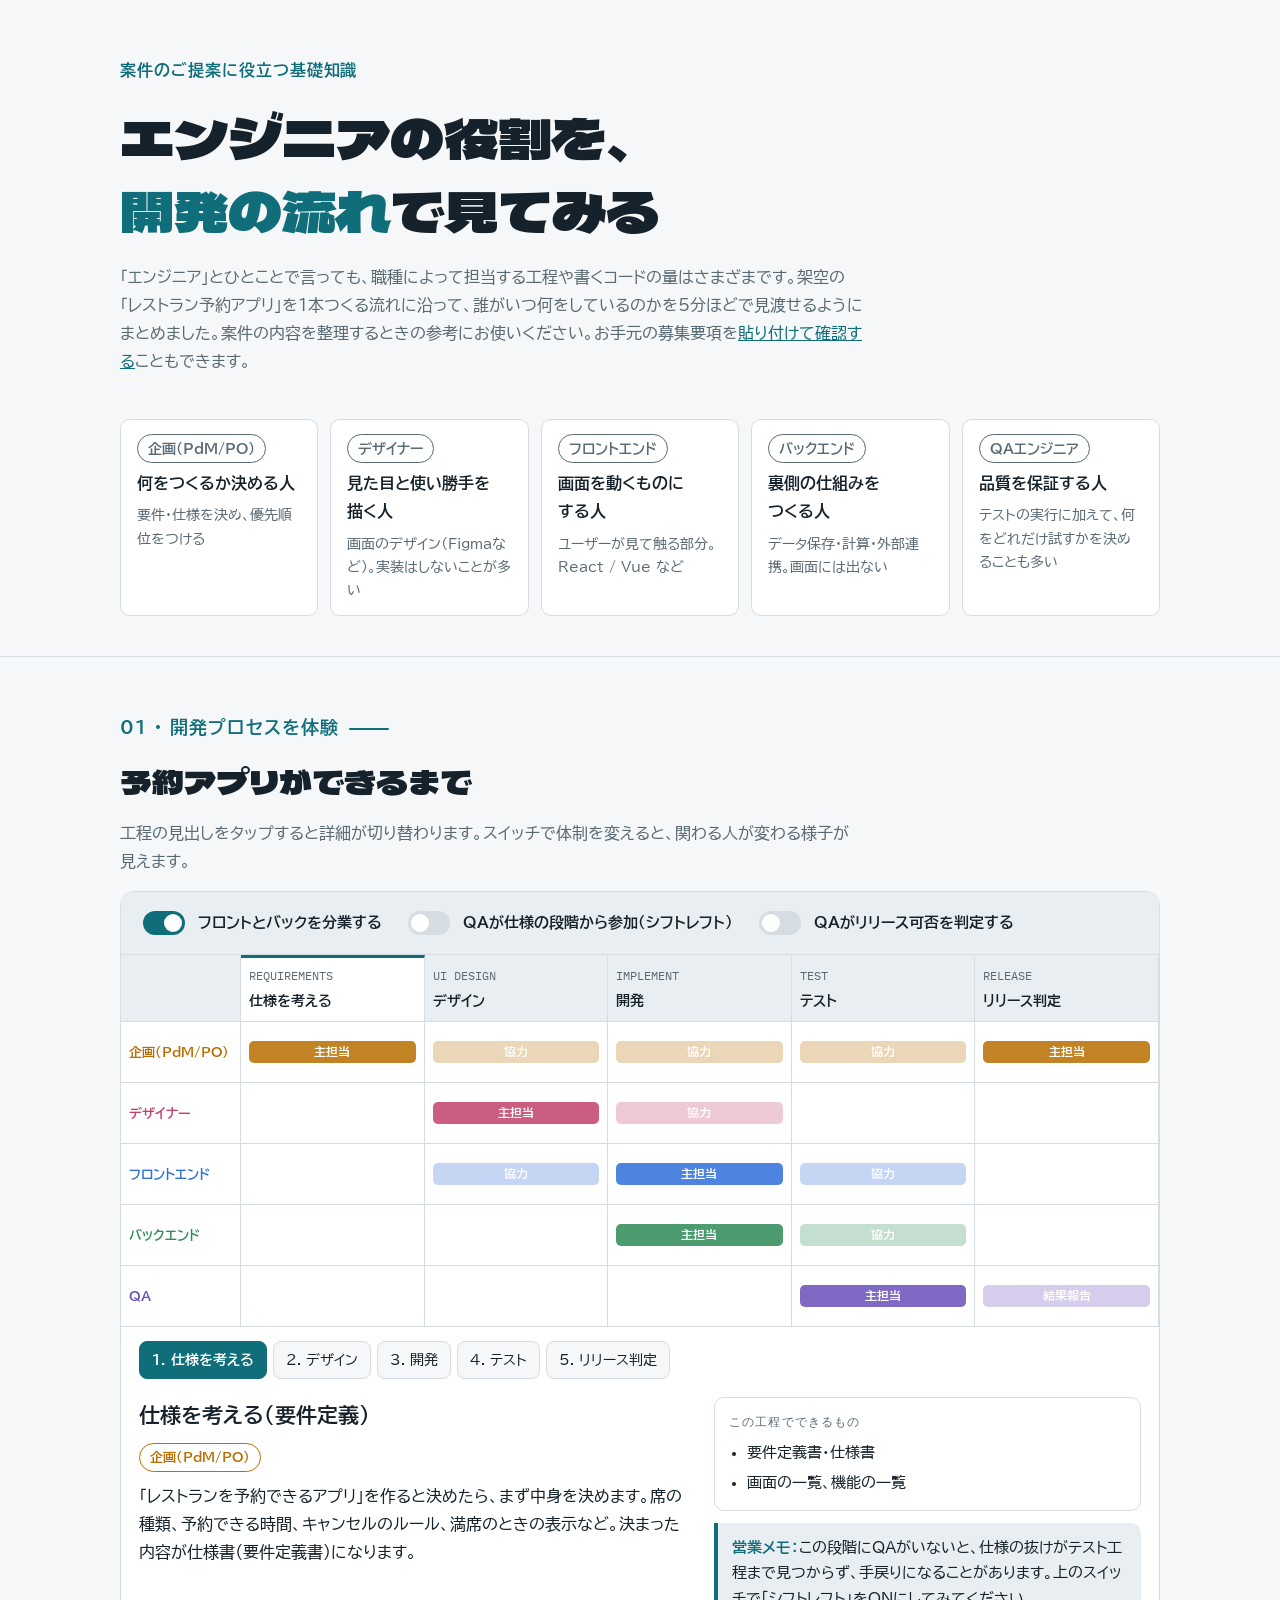
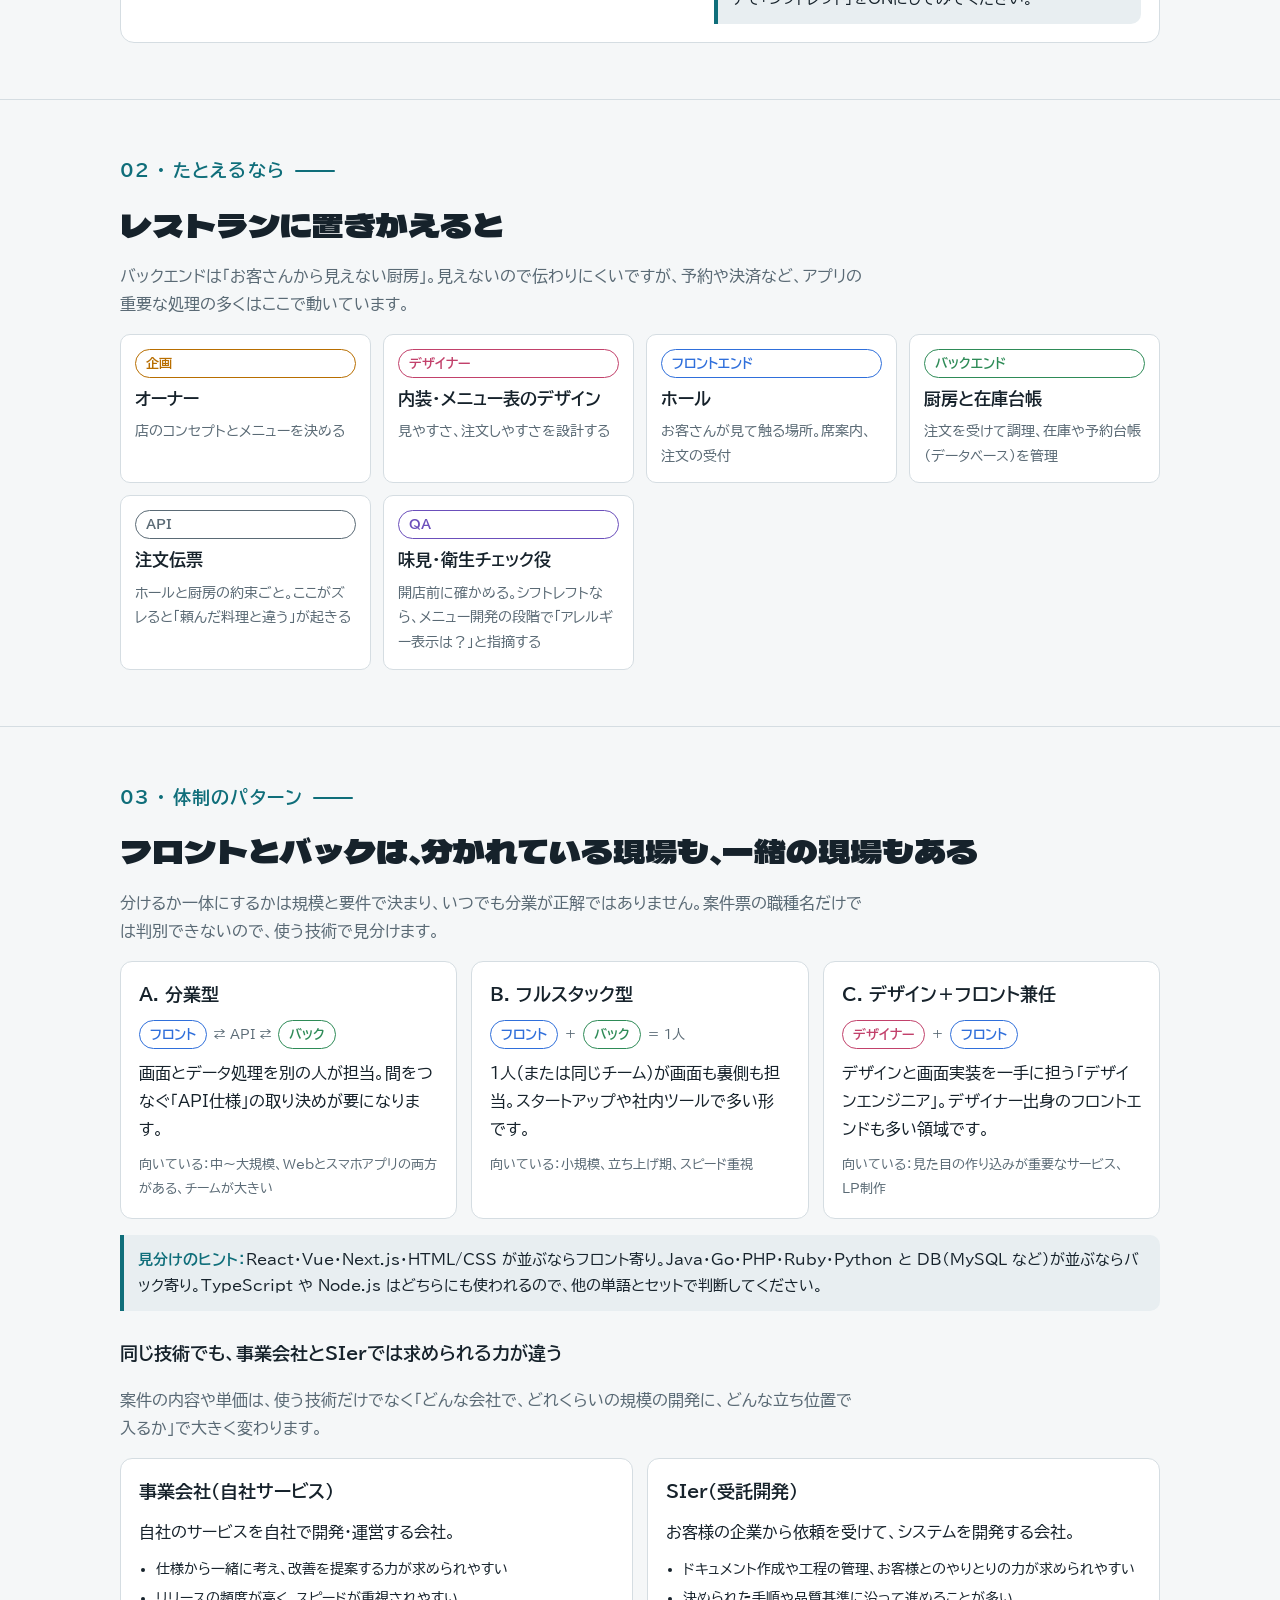
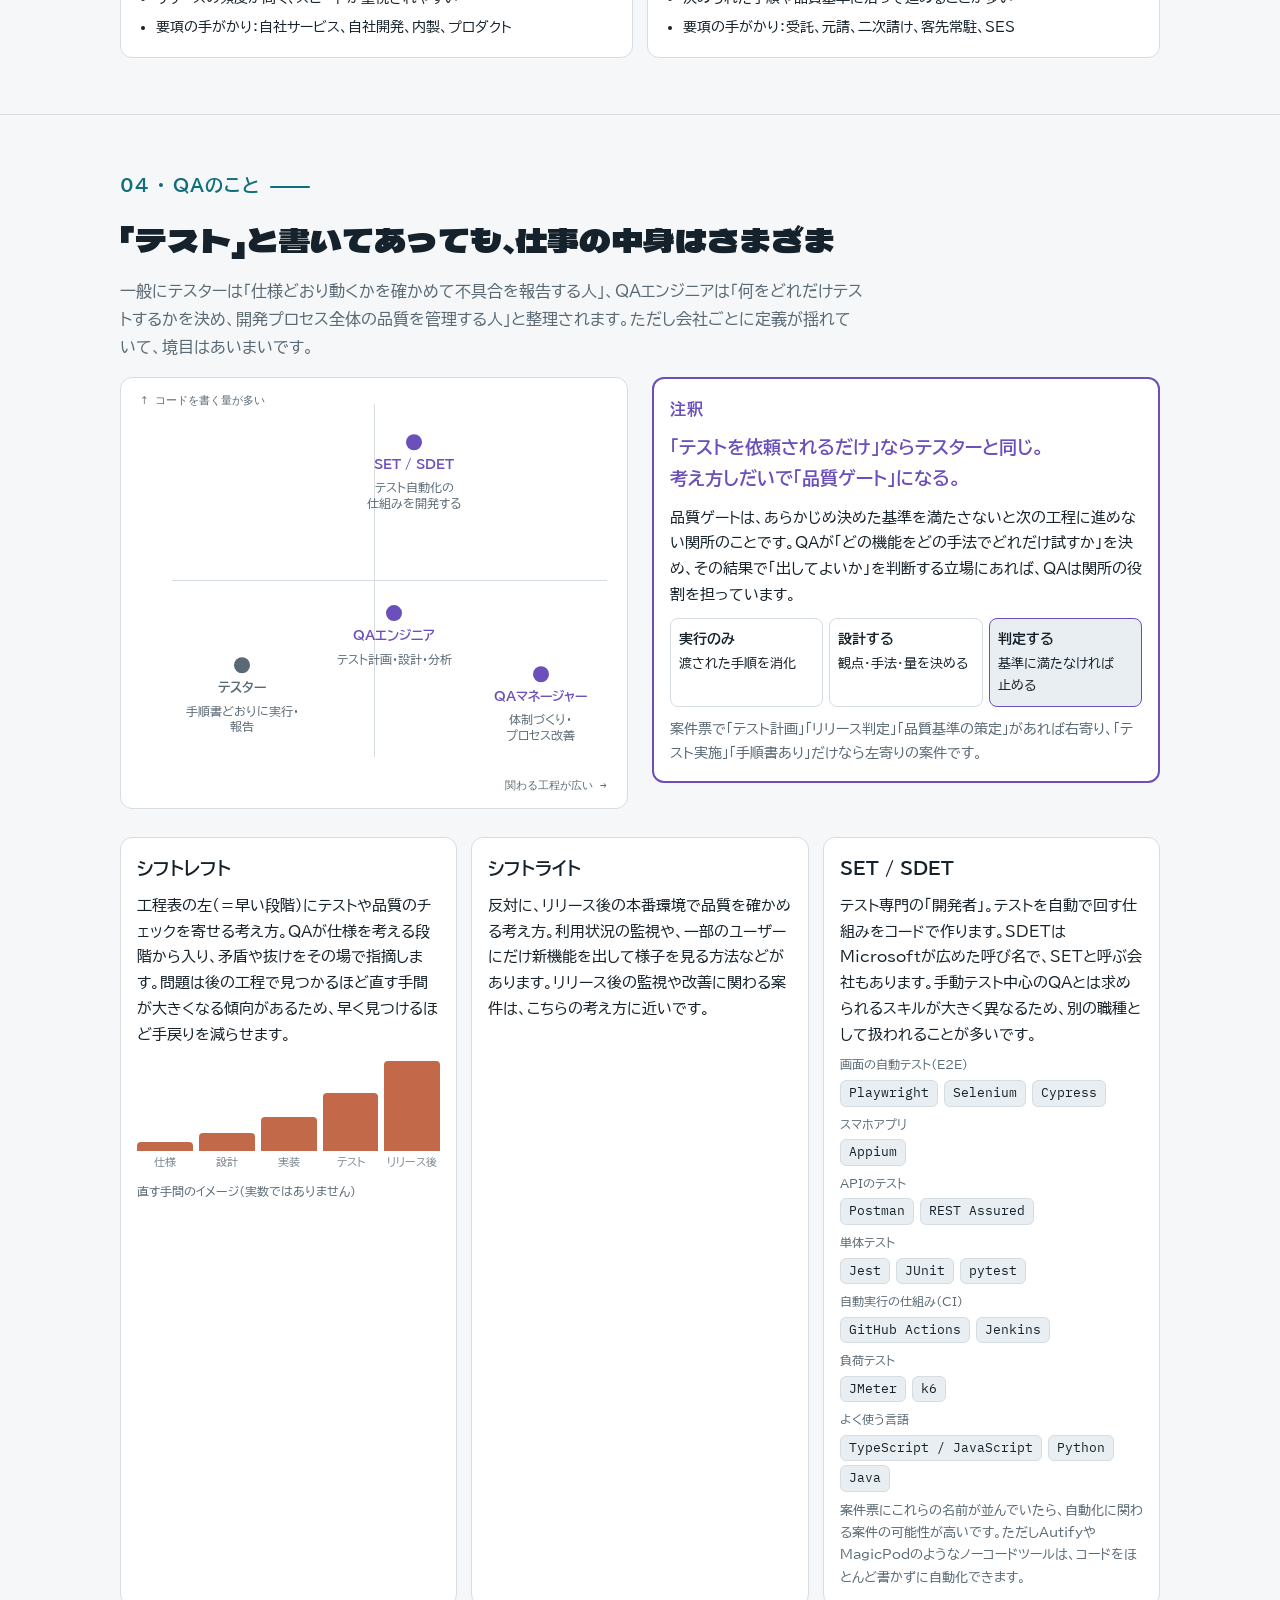
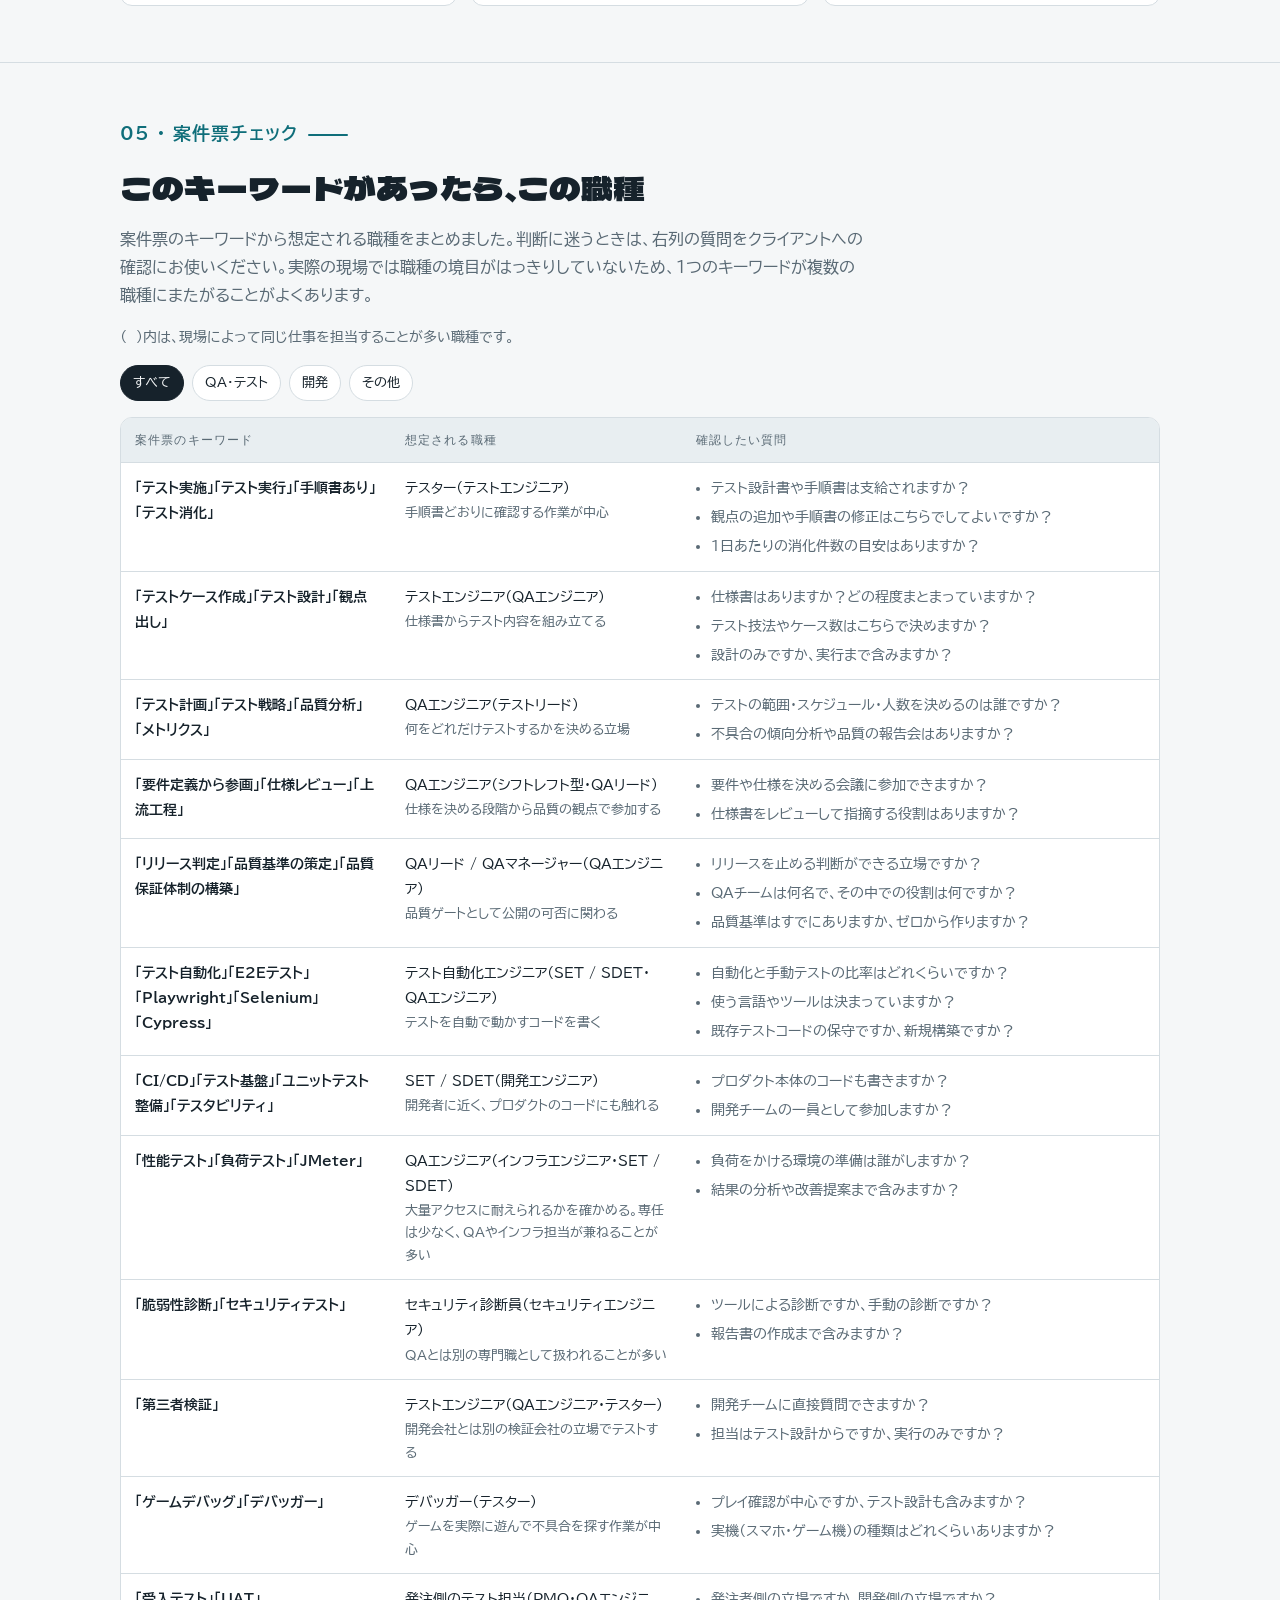
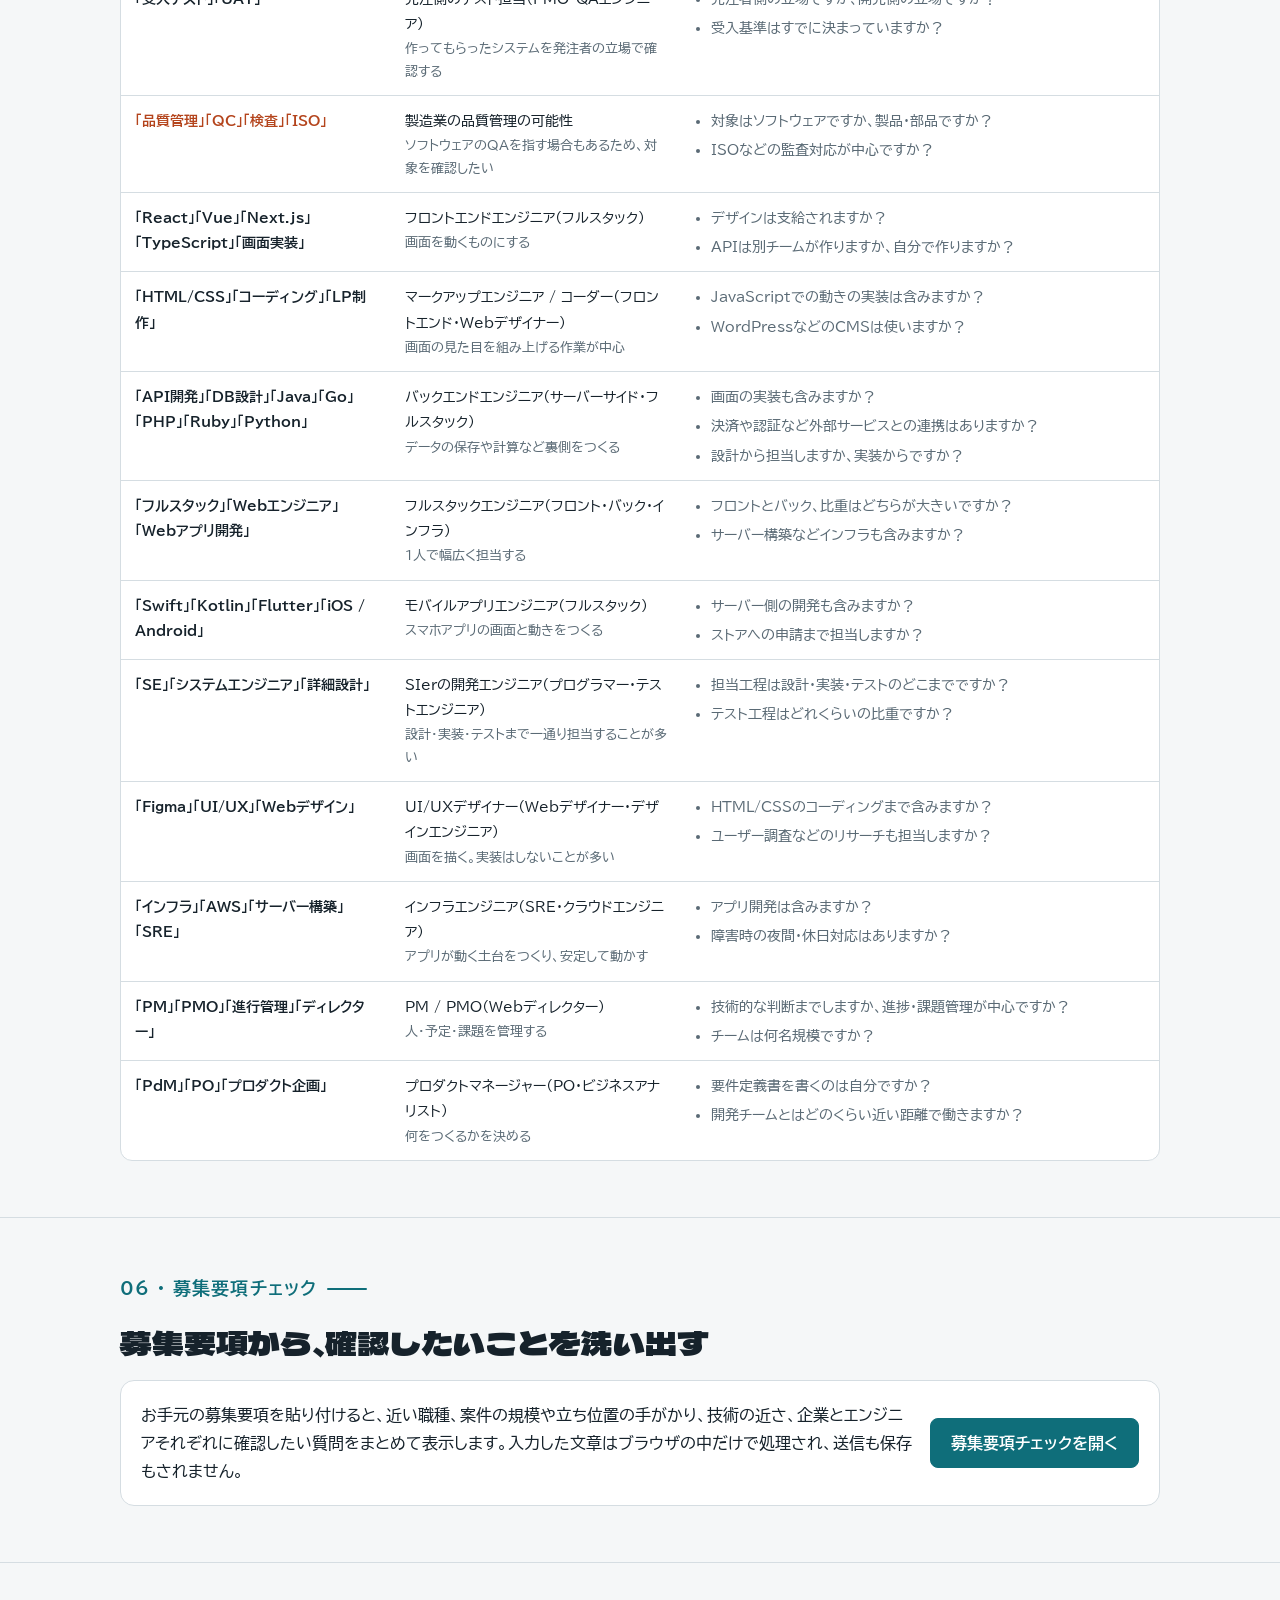
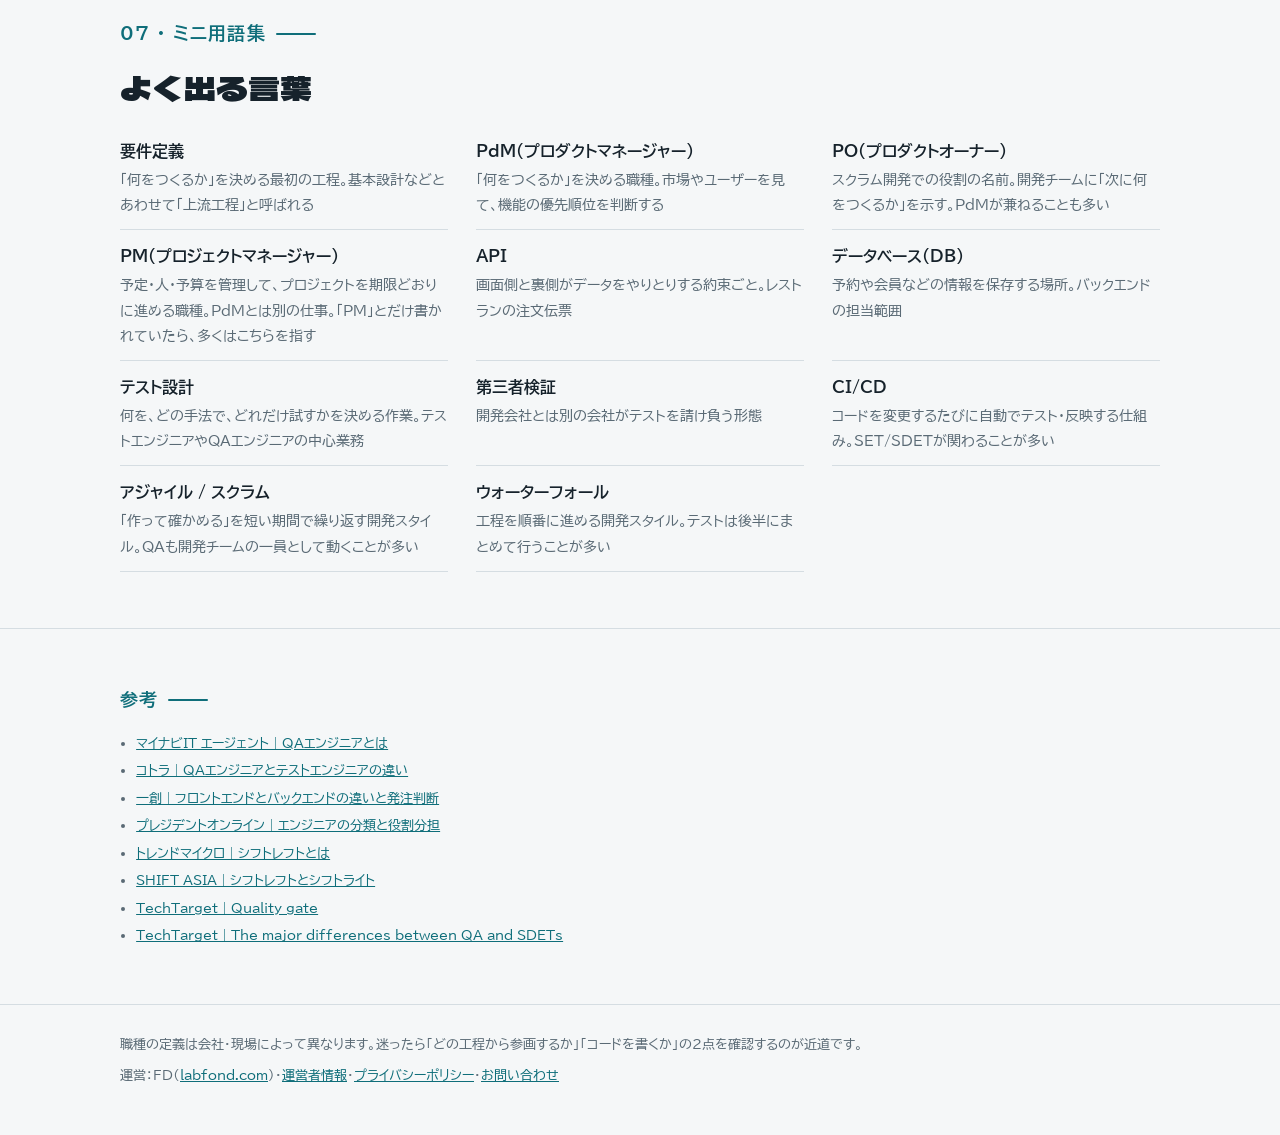
==== commit fc669705: "募集要項チェックを独立ページに分離し、案件の位置づけ・技術の近さ・質問例を追加 - check.html を新設（index.html の06は案内カードに変更） - 企業のタイプ・開発の規模・チーム" ====
--- a/index.html
+++ b/index.html
@@ -17,236 +17,24 @@
 <meta property="og:url" content="https://engineer-map.labfond.com/">
 <meta property="og:locale" content="ja_JP">
 <meta name="twitter:card" content="summary">
+<!-- Google tag (gtag.js) -->
+<script async src="https://www.googletagmanager.com/gtag/js?id=G-GK0SS0BLJ9"></script>
+<script>
+  window.dataLayer = window.dataLayer || [];
+  function gtag(){dataLayer.push(arguments);}
+  gtag('js', new Date());
+  gtag('config', 'G-GK0SS0BLJ9');
+</script>
 <link rel="preconnect" href="https://fonts.googleapis.com">
 <link rel="preconnect" href="https://fonts.gstatic.com" crossorigin>
 <link rel="stylesheet" href="https://fonts.googleapis.com/css2?family=BIZ+UDPGothic:wght@400;700&family=Dela+Gothic+One&family=IBM+Plex+Mono:wght@500&display=swap">
-<style>
-:root{color-scheme:light;padding-top:env(safe-area-inset-top,0px);padding-bottom:env(safe-area-inset-bottom,0px)}
-body{margin:0;font-size:14px}img{max-width:100%}[hidden]{display:none!important}
-html{scroll-behavior:smooth}
-</style>
-<style>
-/* Layout: 工程表（スイムレーン）を背骨に、結論→体験→比較表→案件票チェックの順で縦に流す */
-:root{
-  --bg:#F5F7F8; --surface:#FFFFFF; --ink:#16222B; --muted:#5A6A75; --line:#D5DDE2; --soft:#E8EEF1;
-  --accent:#0F6E7A;
-  --c-pm:#B86E00; --c-ds:#C2416B; --c-fe:#2F6FDB; --c-be:#2E8B57; --c-qa:#6B4FBB; --c-fs:#2A7D8F;
-  --warn:#B4441C;
-  --f-display:"Dela Gothic One","BIZ UDPGothic","Hiragino Kaku Gothic ProN",sans-serif;
-  --f-body:"BIZ UDPGothic","Hiragino Kaku Gothic ProN","Yu Gothic",Meiryo,sans-serif;
-  --f-mono:"IBM Plex Mono",ui-monospace,Menlo,monospace;
-}
-@media (prefers-color-scheme: dark){:root:not([data-theme="light"]){
-  --bg:#10181D; --surface:#17222A; --ink:#E6EDF1; --muted:#97A7B1; --line:#2B3A44; --soft:#1E2B34;
-  --accent:#4FC3CF;
-  --c-pm:#F0A53A; --c-ds:#F07A9C; --c-fe:#6FA0F5; --c-be:#5BC48A; --c-qa:#A58EF0; --c-fs:#5CC0D4; --warn:#F08A5D;
-  color-scheme:dark}}
-:root[data-theme="dark"]{
-  --bg:#10181D; --surface:#17222A; --ink:#E6EDF1; --muted:#97A7B1; --line:#2B3A44; --soft:#1E2B34;
-  --accent:#4FC3CF;
-  --c-pm:#F0A53A; --c-ds:#F07A9C; --c-fe:#6FA0F5; --c-be:#5BC48A; --c-qa:#A58EF0; --c-fs:#5CC0D4; --warn:#F08A5D;
-  color-scheme:dark}
-
-body{background:var(--bg);color:var(--ink);font-family:var(--f-body);font-size:16px;line-height:1.75}
-.wrap{max-width:1040px;margin:0 auto;padding-left:max(16px,env(safe-area-inset-left,0px));padding-right:max(16px,env(safe-area-inset-right,0px))}
-section{padding-block:56px;border-top:1px solid var(--line)}
-h1,h2,h3,.tl b,.eq,.dot,.scale,.lanes .hd b,.lanes .rl,dl.gl dt,.pat .flow,.legend,.ax{word-break:keep-all;overflow-wrap:anywhere}
-h1,h2{font-family:var(--f-display);font-weight:400;text-wrap:balance;line-height:1.35;margin:0}
-h2{font-size:clamp(1.5rem,3.6vw,2rem)}
-h3{font-size:1.1rem;margin:0;text-wrap:balance}
-p{margin:0}
-.eyebrow{font-family:var(--f-body);font-size:1rem;font-weight:700;letter-spacing:.06em;color:var(--accent);text-transform:uppercase}
-section > .wrap > .eyebrow{font-size:1.1rem;display:inline-flex;align-items:center;gap:10px}
-section > .wrap > .eyebrow::after{content:"";width:40px;height:2px;background:var(--accent);border-radius:2px}
-.lead{color:var(--muted);max-width:62ch}
-.stack{display:flex;flex-direction:column;gap:16px}
-a{color:var(--accent)}
-:focus-visible{outline:3px solid var(--accent);outline-offset:2px}
-
-/* role chips */
-.chip{display:inline-flex;align-items:center;gap:6px;font-size:.82rem;font-weight:700;padding:2px 10px;border-radius:999px;border:1.5px solid currentColor;white-space:nowrap}
-.pm{color:var(--c-pm)}.ds{color:var(--c-ds)}.fe{color:var(--c-fe)}.be{color:var(--c-be)}.qa{color:var(--c-qa)}.fs{color:var(--c-fs)}
-
-/* hero */
-.hero{padding-block:56px 40px}
-.hero h1{font-size:clamp(2rem,6vw,3.4rem)}
-.hero h1 em{font-style:normal;color:var(--accent)}
-.tldr{display:grid;grid-template-columns:repeat(auto-fit,minmax(180px,1fr));gap:12px;margin-top:28px}
-.tl{background:var(--surface);border:1px solid var(--line);border-radius:10px;padding:14px 16px;display:flex;flex-direction:column;gap:6px;min-width:0}
-.tl b{font-size:1.02rem}
-.tl span{color:var(--muted);font-size:.9rem;line-height:1.6}
-.tl .chip{align-self:flex-start}
-
-/* simulator */
-.sim{background:var(--surface);border:1px solid var(--line);border-radius:14px;overflow:hidden}
-.toggles{display:flex;flex-wrap:wrap;gap:10px 22px;padding:16px 18px;background:var(--soft);border-bottom:1px solid var(--line)}
-.sw{display:flex;align-items:center;gap:10px;font-size:.92rem;font-weight:700;cursor:pointer}
-.sw input{appearance:none;width:42px;height:24px;border-radius:999px;background:var(--line);position:relative;cursor:pointer;flex:none;transition:background .2s}
-.sw input::after{content:"";position:absolute;top:3px;left:3px;width:18px;height:18px;border-radius:50%;background:var(--surface);transition:left .2s}
-.sw input:checked{background:var(--accent)}
-.sw input:checked::after{left:21px}
-.lane-scroll{overflow-x:auto}
-.lanes{display:grid;grid-template-columns:120px repeat(5,minmax(110px,1fr));min-width:690px}
-.lanes > div{border-bottom:1px solid var(--line);border-right:1px solid var(--line);padding:8px;font-size:.82rem;min-height:44px;display:flex;align-items:center}
-.lanes .hd{font-family:var(--f-mono);font-size:.74rem;color:var(--muted);background:var(--soft);cursor:pointer;flex-direction:column;align-items:flex-start;gap:2px;border-top:3px solid transparent}
-.lanes .hd b{font-family:var(--f-body);color:var(--ink);font-size:.86rem}
-.lanes .hd.on{border-top-color:var(--accent);background:var(--surface)}
-.lanes .rl{font-weight:700;flex-direction:column;align-items:flex-start;justify-content:center;line-height:1.4}
-.lanes .rl small{font-weight:400;font-size:.7rem;color:var(--muted)}
-.cell{justify-content:center}
-.bar{width:100%;height:22px;border-radius:5px;background:currentColor;opacity:.85;display:flex;align-items:center;justify-content:center;transition:opacity .25s}
-.bar i{font-style:normal;color:var(--surface);font-size:.72rem;font-weight:700;white-space:nowrap}
-.bar.lite{opacity:.28}
-.bar.new{outline:2px dashed currentColor;outline-offset:2px}
-.steptabs{display:flex;gap:6px;padding:14px 18px 0;flex-wrap:wrap}
-.steptabs button{font:inherit;font-size:.86rem;border:1px solid var(--line);background:var(--bg);color:var(--ink);border-radius:8px;padding:6px 12px;cursor:pointer}
-.steptabs button[aria-selected="true"]{background:var(--accent);color:var(--surface);border-color:var(--accent);font-weight:700}
-.detail{padding:18px;display:grid;grid-template-columns:1.3fr 1fr;gap:20px}
-.detail > div{min-width:0}
-.detail h3{font-size:1.3rem;margin-bottom:8px}
-.who{display:flex;flex-wrap:wrap;gap:6px;margin:10px 0}
-.box{border:1px solid var(--line);border-radius:10px;padding:14px;display:flex;flex-direction:column;gap:8px;font-size:.92rem}
-.box .k{font-family:var(--f-mono);font-size:.72rem;letter-spacing:.1em;color:var(--muted)}
-.memo{background:var(--soft);border-left:4px solid var(--accent);border-radius:0 10px 10px 0;padding:12px 14px;font-size:.92rem}
-.memo b{color:var(--accent)}
-ul.clean{margin:0;padding-left:1.2em}
-ul.clean li+li{margin-top:4px}
-
-/* analogy */
-.ana{display:grid;grid-template-columns:repeat(auto-fit,minmax(230px,1fr));gap:12px}
-.ana .row{background:var(--surface);border:1px solid var(--line);border-radius:10px;padding:14px;display:flex;flex-direction:column;gap:6px}
-.ana .eq{font-size:1.05rem;font-weight:700}
-.ana .sub{color:var(--muted);font-size:.88rem}
-
-/* patterns */
-.pats{display:grid;grid-template-columns:repeat(auto-fit,minmax(260px,1fr));gap:14px}
-.pat{background:var(--surface);border:1px solid var(--line);border-radius:12px;padding:18px;display:flex;flex-direction:column;gap:10px}
-.pat .fit{font-size:.84rem;color:var(--muted)}
-.flow{display:flex;align-items:center;gap:6px;flex-wrap:wrap;font-size:.84rem}
-.flow .arr{color:var(--muted)}
-
-/* QA map */
-.qa-grid{display:grid;grid-template-columns:1fr 1fr;gap:24px;align-items:start}
-.qa-grid > div{min-width:0}
-.map{position:relative;aspect-ratio:1/0.85;max-width:100%;background:var(--surface);border:1px solid var(--line);border-radius:12px;overflow:hidden}
-.map .ax{position:absolute;font-family:var(--f-mono);font-size:.7rem;color:var(--muted)}
-.map .gridl{position:absolute;background:var(--line)}
-.dot{position:absolute;transform:translate(-50%,-50%);display:flex;flex-direction:column;align-items:center;gap:4px;text-align:center;font-size:.8rem;font-weight:700;width:120px}
-.dot::before{content:"";width:16px;height:16px;border-radius:50%;background:currentColor}
-.dot small{font-weight:400;color:var(--muted);font-size:.72rem;line-height:1.35}
-.gate{border:2px solid var(--c-qa);border-radius:12px;padding:16px;display:flex;flex-direction:column;gap:10px;background:var(--surface)}
-.gate h3{color:var(--c-qa)}
-.scale{display:grid;grid-template-columns:repeat(3,1fr);gap:6px;font-size:.8rem}
-.scale div{border:1px solid var(--line);border-radius:8px;padding:8px;display:flex;flex-direction:column;gap:2px}
-.scale div:last-child{border-color:var(--c-qa);background:var(--soft)}
-.scale b{font-size:.86rem}
-
-/* shift */
-.shift{display:grid;grid-template-columns:repeat(auto-fit,minmax(260px,1fr));gap:14px}
-.tools{display:flex;flex-direction:column;gap:8px;font-size:.8rem}
-.tools div{display:flex;flex-wrap:wrap;align-items:center;gap:4px 6px}
-.tools .k{width:100%;color:var(--muted);font-size:.74rem}
-.tools .tg{font-family:var(--f-mono);border:1px solid var(--line);background:var(--soft);border-radius:6px;padding:1px 8px;color:var(--ink)}
-.shift .s{background:var(--surface);border:1px solid var(--line);border-radius:12px;padding:16px;display:flex;flex-direction:column;gap:8px}
-.costline{display:flex;align-items:flex-end;gap:6px;height:90px;margin-top:6px}
-.costline div{flex:1;background:var(--warn);border-radius:4px 4px 0 0;opacity:.8;position:relative}
-.costline span{position:absolute;bottom:-20px;left:50%;transform:translateX(-50%);font-size:.68rem;color:var(--muted);white-space:nowrap}
-
-/* cheat sheet */
-.filter{display:flex;gap:8px;flex-wrap:wrap}
-.filter button{font:inherit;font-size:.84rem;padding:5px 12px;border-radius:999px;border:1px solid var(--line);background:var(--surface);color:var(--ink);cursor:pointer}
-.filter button[aria-pressed="true"]{background:var(--ink);color:var(--bg);border-color:var(--ink)}
-.tbl-wrap{overflow-x:auto;border:1px solid var(--line);border-radius:12px;background:var(--surface)}
-table{border-collapse:collapse;width:100%;min-width:680px;font-size:.9rem}
-th,td{text-align:left;padding:12px 14px;border-bottom:1px solid var(--line);vertical-align:top}
-th{font-family:var(--f-mono);font-size:.72rem;letter-spacing:.1em;color:var(--muted);font-weight:500;background:var(--soft)}
-td.kw{font-weight:700;width:26%}
-td.role{width:28%}
-td.role small{display:block;color:var(--muted);font-size:.8rem;margin-top:2px}
-td.q{color:var(--muted)}
-td.q ul{margin:0;padding-left:1.1em}
-td.q li+li{margin-top:4px}
-.legend{font-size:.86rem;color:var(--muted)}
-tr.alert td.kw{color:var(--warn)}
-tr:last-child td{border-bottom:none}
-
-/* glossary */
-dl.gl{display:grid;grid-template-columns:repeat(auto-fit,minmax(280px,1fr));gap:0 28px;margin:0}
-dl.gl div{padding:12px 0;border-bottom:1px solid var(--line)}
-dl.gl dt{font-weight:700}
-dl.gl dd{margin:2px 0 0;color:var(--muted);font-size:.9rem}
-
-.src{font-size:.84rem;color:var(--muted)}
-.src li+li{margin-top:4px}
-footer{padding-block:28px 48px;color:var(--muted);font-size:.82rem;border-top:1px solid var(--line)}
-
-.privacy{font-size:.88rem;background:var(--soft);border-radius:8px;padding:8px 12px;align-self:flex-start}
-.ck{display:grid;grid-template-columns:minmax(0,1fr) minmax(0,1.15fr);gap:20px;align-items:stretch}
-#ckText{flex:1 1 auto}
-.ck > div{min-width:0}
-.ck-in{display:flex;flex-direction:column;gap:10px}
-.ck-bar{display:flex;flex-wrap:wrap;gap:8px}
-.btn{font:inherit;font-size:.86rem;font-weight:700;border:1px solid var(--accent);background:var(--accent);color:var(--surface);border-radius:8px;padding:6px 14px;cursor:pointer}
-.btn.ghost{background:transparent;color:var(--ink);border-color:var(--line)}
-label.btn:focus-within{outline:3px solid var(--accent);outline-offset:2px}
-#ckText{font:inherit;font-size:.9rem;line-height:1.7;width:100%;min-height:340px;height:0;resize:none;overflow:auto;border:1px solid var(--line);border-radius:10px;padding:12px;background:var(--surface);color:var(--ink);box-sizing:border-box}
-#ckText.drag{border-color:var(--accent);border-style:dashed;background:var(--soft)}
-.ck-note{font-size:.8rem;color:var(--muted)}
-.ck-note.err{color:var(--warn)}
-.ck-out{display:flex;flex-direction:column;gap:14px}
-.ck-card{background:var(--surface);border:1px solid var(--line);border-radius:12px;padding:16px;display:flex;flex-direction:column;gap:10px}
-.ck-card h3{font-size:1rem}
-.ck-sample{font-size:.74rem;font-weight:700;color:var(--c-pm);border:1px solid currentColor;border-radius:999px;padding:0 8px;margin-left:6px;vertical-align:middle}
-.rk{display:flex;flex-direction:column;gap:6px;padding-block:8px;border-top:1px solid var(--line)}
-.rk:first-of-type{border-top:none;padding-top:0}
-.rk-top{display:flex;justify-content:space-between;align-items:baseline;gap:10px}
-.rk-name{font-weight:700;font-size:1.02rem}
-.rk-name small{font-weight:400;color:var(--muted);font-size:.8rem}
-.rk-pct{font-family:var(--f-mono);font-size:.8rem;color:var(--muted);font-variant-numeric:tabular-nums;white-space:nowrap}
-.rk-bar{height:8px;border-radius:4px;background:var(--soft);overflow:hidden}
-.rk-bar i{display:block;height:100%;background:currentColor;border-radius:4px}
-.rk-ev{display:flex;flex-wrap:wrap;gap:4px}
-.ev{font-size:.74rem;border:1px solid var(--line);border-radius:6px;padding:0 6px;color:var(--ink);background:var(--bg)}
-.ev em{font-style:normal;color:var(--muted);margin-left:3px}
-.ck-flag{font-size:.88rem;border-left:4px solid var(--warn);background:var(--soft);padding:8px 12px;border-radius:0 8px 8px 0}
-.ck-flag.info{border-left-color:var(--accent)}
-.steps{display:flex;flex-wrap:wrap;gap:6px}
-.steps span{font-size:.8rem;border-radius:999px;padding:2px 10px;border:1px solid var(--line);color:var(--muted)}
-.steps span.on{border-color:var(--accent);color:var(--accent);font-weight:700}
-ol.qs{margin:0;padding-left:1.4em;font-size:.92rem}
-ol.qs > li{padding-bottom:6px}
-ol.qs > li + li{margin-top:10px;padding-top:10px;border-top:1px solid var(--line)}
-.qq{font-weight:700}
-ol.qs small.why{display:block;color:var(--muted);font-size:.74rem;margin-top:2px}
-ul.ans{list-style:none;margin:8px 0 0;padding:0;display:flex;flex-direction:column;gap:4px}
-ul.ans li{display:grid;grid-template-columns:auto minmax(0,1fr);gap:4px 8px;font-size:.84rem;background:var(--soft);border-radius:6px;padding:4px 10px}
-ul.ans b{white-space:nowrap;color:var(--accent)}
-ul.ans span{color:var(--ink)}
-@media (max-width:480px){ul.ans li{grid-template-columns:1fr}}
-.ck-copy{align-self:flex-start}
-.ck-hl-wrap{display:flex;flex-direction:column;gap:10px}
-.ck-hl-head{display:flex;flex-wrap:wrap;justify-content:space-between;align-items:baseline;gap:8px}
-.ck-legend{display:flex;flex-wrap:wrap;gap:6px 14px;font-size:.78rem;color:var(--muted)}
-.ck-legend mark{margin-right:4px}
-.ck-hl{background:var(--surface);border:1px solid var(--line);border-radius:12px;padding:16px;font-size:.9rem;line-height:1.9;white-space:pre-wrap;overflow-wrap:anywhere;max-height:420px;overflow:auto}
-mark{color:inherit;background:none;border-radius:3px;padding:0 1px}
-mark.m-on{background:color-mix(in srgb,var(--mc,var(--accent)) 22%,transparent);box-shadow:inset 0 -2px 0 var(--mc,var(--accent))}
-mark.m-half{border-bottom:2px dotted var(--mc,var(--accent))}
-mark.m-neg{text-decoration:line-through;color:var(--muted)}
-@media (max-width:760px){.ck{grid-template-columns:1fr}#ckText{flex:none;height:320px;min-height:0}}
-
-@media (max-width:760px){
-  .detail,.qa-grid{grid-template-columns:1fr}
-  .dot{width:96px}
-}
-@media (prefers-reduced-motion:reduce){*{transition:none!important}}
-</style>
+<link rel="stylesheet" href="assets/site.css">
 </head>
 <body>
 <header class="wrap hero stack">
   <p class="eyebrow">案件のご提案に役立つ基礎知識</p>
   <h1>エンジニアの役割を、<wbr><em>開発の流れ</em>で<wbr>見てみる</h1>
-  <p class="lead">「エンジニア」とひとことで言っても、職種によって担当する工程や書くコードの量はさまざまです。架空の「レストラン予約アプリ」を1本つくる流れに沿って、誰がいつ何をしているのかを5分ほどで見渡せるようにまとめました。案件の内容を整理するときの参考にお使いください。お手元の募集要項を<a href="#check">貼り付けて判定する</a>こともできます。</p>
+  <p class="lead">「エンジニア」とひとことで言っても、職種によって担当する工程や書くコードの量はさまざまです。架空の「レストラン予約アプリ」を1本つくる流れに沿って、誰がいつ何をしているのかを5分ほどで見渡せるようにまとめました。案件の内容を整理するときの参考にお使いください。お手元の募集要項を<a href="check.html">貼り付けて確認する</a>こともできます。</p>
   <div class="tldr">
     <div class="tl"><span class="chip pm">企画（PdM/PO）</span><b>何をつくるか<wbr>決める人</b><span>要件・仕様を決め、優先順位をつける</span></div>
     <div class="tl"><span class="chip ds">デザイナー</span><b>見た目と<wbr>使い勝手を<wbr>描く人</b><span>画面のデザイン（Figmaなど）。実装はしないことが多い</span></div>
@@ -318,6 +106,28 @@
       </div>
     </div>
     <div class="memo"><b>見分けのヒント：</b>React・Vue・Next.js・HTML/CSS が並ぶならフロント寄り。Java・Go・PHP・Ruby・Python と DB（MySQL など）が並ぶならバック寄り。TypeScript や Node.js はどちらにも使われるので、他の単語とセットで判断してください。</div>
+    <h3 style="margin-top:12px">同じ技術でも、<wbr>事業会社と<wbr>SIerでは<wbr>求められる力が違う</h3>
+    <p class="lead">案件の内容や単価は、使う技術だけでなく「どんな会社で、どれくらいの規模の開発に、どんな立ち位置で入るか」で大きく変わります。</p>
+    <div class="biz">
+      <div class="pat">
+        <h3>事業会社（自社サービス）</h3>
+        <p>自社のサービスを自社で開発・運営する会社。</p>
+        <ul class="clean">
+          <li>仕様から一緒に考え、改善を提案する力が求められやすい</li>
+          <li>リリースの頻度が高く、スピードが重視されやすい</li>
+          <li>要項の手がかり：自社サービス、自社開発、内製、プロダクト</li>
+        </ul>
+      </div>
+      <div class="pat">
+        <h3>SIer（受託開発）</h3>
+        <p>お客様の企業から依頼を受けて、システムを開発する会社。</p>
+        <ul class="clean">
+          <li>ドキュメント作成や工程の管理、お客様とのやりとりの力が求められやすい</li>
+          <li>決められた手順や品質基準に沿って進めることが多い</li>
+          <li>要項の手がかり：受託、元請、二次請け、客先常駐、SES</li>
+        </ul>
+      </div>
+    </div>
   </div>
 </section>
 
@@ -406,28 +216,13 @@
 
 <section id="check">
   <div class="wrap stack">
-    <p class="eyebrow">06 · 募集要項を判定する</p>
-    <h2>募集要項から、<wbr>近い職種と<wbr>確認したいことを<wbr>洗い出す</h2>
-    <p class="lead">募集要項や案件票の文章を貼り付けるか、ファイルを読み込むと、書かれているキーワードから近い職種を判定し、企業に確認したい質問をまとめます。最初はサンプルの募集要項が入っています。</p>
-    <p class="privacy">入力した文章はこのブラウザの中だけで処理されます。どこにも送信されず、保存もされません。（<a href="https://labfond.com/articles/browser-tools-privacy.html" target="_blank" rel="noopener">仕組みと確かめ方</a>）</p>
-    <div class="ck">
-      <div class="ck-in">
-        <div class="ck-bar">
-          <label class="btn" for="ckFile">ファイルを読み込む</label>
-          <input type="file" id="ckFile" accept=".txt,.md,.csv,.pdf,.docx,text/plain,application/pdf,application/vnd.openxmlformats-officedocument.wordprocessingml.document" hidden>
-          <button class="btn" type="button" id="ckSample">サンプルを入れる</button>
-          <button class="btn ghost" type="button" id="ckClear">クリア</button>
-        </div>
-        <p class="ck-note" id="ckStatus">対応ファイル：テキスト（.txt）、PDF、Word（.docx）。画像やスキャンしたPDFの文字は読み取れません。</p>
-        <textarea id="ckText" spellcheck="false" placeholder="ここに募集要項を貼り付けてください（ファイルをドラッグ＆ドロップすることもできます）"></textarea>
-      </div>
-      <div class="ck-out" id="ckOut" aria-live="polite"></div>
-    </div>
-    <div class="ck-hl-wrap" id="ckHlWrap">
-      <div class="ck-hl-head"><h3>判定に使った箇所</h3>
-        <div class="ck-legend"><span><mark class="m-on">色つき</mark>判定に使用</span><span><mark class="m-half">点線</mark>歓迎・経験不問など（重みを半分に）</span><span><mark class="m-neg">取り消し線</mark>対象外（判定に使わない）</span></div>
-      </div>
-      <div class="ck-hl" id="ckHl"></div>
+    <p class="eyebrow">06 · 募集要項チェック</p>
+    <h2>募集要項から、<wbr>確認したいことを<wbr>洗い出す</h2>
+    <div class="cta">
+      <div class="stack" style="gap:8px">
+        <p>お手元の募集要項を貼り付けると、近い職種、案件の規模や立ち位置の手がかり、技術の近さ、企業とエンジニアそれぞれに確認したい質問をまとめて表示します。入力した文章はブラウザの中だけで処理され、送信も保存もされません。</p>
+      </div>
+      <a class="btn cta-btn" href="check.html">募集要項チェックを開く</a>
     </div>
   </div>
 </section>
@@ -600,313 +395,5 @@
   document.querySelectorAll("#filter button").forEach(x=>x.setAttribute("aria-pressed",x===b));renderCheat(b.dataset.f);});
 renderCheat("all");
 </script>
-<script>
-(function(){
-// ===== 職種の定義 =====
-const R={
- tester:{n:"テスター",sub:"テストエンジニア",f:"qa",c:"--muted",q:["テスト設計書や手順書は支給されますか？","観点の追加や手順書の修正はこちらでしてよいですか？","1日あたりの消化件数の目安はありますか？"]},
- testeng:{n:"テストエンジニア",sub:"QAエンジニア・テスター",f:"qa",c:"--c-qa",q:["仕様書はありますか？どの程度まとまっていますか？","テスト技法やケース数はこちらで決めますか？","設計のみですか、実行まで含みますか？"]},
- qa:{n:"QAエンジニア",sub:"テストリード・テストエンジニア",f:"qa",c:"--c-qa",q:["テストの範囲・スケジュール・人数を決めるのは誰ですか？","仕様を決める会議や仕様書のレビューに参加できますか？","不具合の傾向分析や品質の報告会はありますか？"]},
- qalead:{n:"QAリード / QAマネージャー",sub:"QAエンジニア",f:"qa",c:"--c-qa",q:["リリースを止める判断ができる立場ですか？","QAチームは何名で、その中での役割は何ですか？","品質基準はすでにありますか、ゼロから作りますか？"]},
- set:{n:"テスト自動化エンジニア",sub:"SET / SDET・QAエンジニア",f:"qa",c:"--c-qa",q:["自動化と手動テストの比率はどれくらいですか？","使う言語やツールは決まっていますか？","既存テストコードの保守ですか、新規構築ですか？","プロダクト本体のコードも書きますか？"]},
- uat:{n:"発注側のテスト担当",sub:"PMO・QAエンジニア",f:"qa",c:"--c-qa",q:["発注者側の立場ですか、開発側の立場ですか？","受入基準はすでに決まっていますか？"]},
- debug:{n:"デバッガー",sub:"テスター",f:"qa",c:"--muted",q:["プレイ確認が中心ですか、テスト設計も含みますか？","実機（スマホ・ゲーム機）の種類はどれくらいありますか？"]},
- security:{n:"セキュリティ診断員",sub:"セキュリティエンジニア",f:"other",c:"--warn",q:["ツールによる診断ですか、手動の診断ですか？","報告書の作成まで含みますか？"]},
- qc:{n:"製造業の品質管理の可能性",sub:"",f:"other",c:"--warn",q:["対象はソフトウェアですか、製品・部品ですか？","ISOなどの監査対応が中心ですか？"]},
- fe:{n:"フロントエンドエンジニア",sub:"フルスタック",f:"dev",c:"--c-fe",q:["デザインは支給されますか？","APIは別チームが作りますか、自分で作りますか？"]},
- markup:{n:"マークアップエンジニア / コーダー",sub:"フロントエンド・Webデザイナー",f:"dev",c:"--c-fe",q:["JavaScriptでの動きの実装は含みますか？","WordPressなどのCMSは使いますか？"]},
- be:{n:"バックエンドエンジニア",sub:"サーバーサイド・フルスタック",f:"dev",c:"--c-be",q:["画面の実装も含みますか？","決済や認証など外部サービスとの連携はありますか？","設計から担当しますか、実装からですか？"]},
- fs:{n:"フルスタックエンジニア",sub:"フロント・バック・インフラ",f:"dev",c:"--c-fs",q:["フロントとバック、比重はどちらが大きいですか？","サーバー構築などインフラも含みますか？"]},
- mobile:{n:"モバイルアプリエンジニア",sub:"フルスタック",f:"dev",c:"--c-fe",q:["サーバー側の開発も含みますか？","ストアへの申請まで担当しますか？"]},
- se:{n:"SIerの開発エンジニア",sub:"プログラマー・テストエンジニア",f:"dev",c:"--c-be",q:["担当工程は設計・実装・テストのどこまでですか？","テスト工程はどれくらいの比重ですか？"]},
- ds:{n:"UI/UXデザイナー",sub:"Webデザイナー・デザインエンジニア",f:"design",c:"--c-ds",q:["HTML/CSSのコーディングまで含みますか？","ユーザー調査などのリサーチも担当しますか？"]},
- infra:{n:"インフラエンジニア",sub:"SRE・クラウドエンジニア",f:"infra",c:"--accent",q:["アプリ開発は含みますか？","障害時の夜間・休日対応はありますか？"]},
- pm:{n:"PM / PMO",sub:"Webディレクター",f:"mgmt",c:"--c-pm",q:["技術的な判断までしますか、進捗・課題管理が中心ですか？","チームは何名規模ですか？"]},
- pdm:{n:"プロダクトマネージャー",sub:"PO・ビジネスアナリスト",f:"mgmt",c:"--c-pm",q:["要件定義書を書くのは自分ですか？","開発チームとはどのくらい近い距離で働きますか？"]}
-};
-const ANS={"テスト設計書や手順書は支給されますか？": [["支給される", "テストの実行が中心のテスター案件"], ["支給されない", "自分でテストを設計するテストエンジニア寄りの案件"]], "観点の追加や手順書の修正はこちらでしてよいですか？": [["してよい", "テスト設計にも関われる。テストエンジニアとしての経験が活かせる"], ["できない", "決められた手順の実行に専念する案件"]], "1日あたりの消化件数の目安はありますか？": [["ある", "件数を重視する実行中心の案件。スピードが求められる"], ["ない", "テストの質や観点を重視する現場の可能性"]], "仕様書はありますか？どの程度まとまっていますか？": [["整っている", "仕様書からテストを設計する標準的な案件"], ["ない・古い", "仕様を確認しながら進める力や探索的テストが必要。QAエンジニア寄り"]], "テスト技法やケース数はこちらで決めますか？": [["こちらで決める", "QAエンジニア寄りの裁量がある案件"], ["決まっている", "テストエンジニアとして設計作業を担当する案件"]], "設計のみですか、実行まで含みますか？": [["設計のみ", "テスト設計の経験が特に重視される"], ["実行まで", "設計から実行まで一通り担当するテストエンジニア案件"]], "テストの範囲・スケジュール・人数を決めるのは誰ですか？": [["こちらで決める", "テスト計画を担うQAエンジニア（テストリード）の案件"], ["別の人が決める", "テストエンジニアとして設計・実行を担当する案件"]], "仕様を決める会議や仕様書のレビューに参加できますか？": [["参加できる", "シフトレフト型のQA案件"], ["参加できない", "テスト工程から関わる案件"]], "不具合の傾向分析や品質の報告会はありますか？": [["ある", "品質分析のスキルが活かせる"], ["ない", "テストの設計・実行が中心"]], "リリースを止める判断ができる立場ですか？": [["できる", "品質ゲートを担うQAリードの案件"], ["できない", "判断材料をまとめて報告する役割"]], "QAチームは何名で、その中での役割は何ですか？": [["複数名をまとめる", "QAリード・QAマネージャーの案件"], ["1人目のQA", "体制づくりから任される立ち上げ案件"]], "品質基準はすでにありますか、ゼロから作りますか？": [["すでにある", "今ある基準に沿って運用する案件"], ["ゼロから作る", "品質基準づくりの経験が求められる上級者向け案件"]], "自動化と手動テストの比率はどれくらいですか？": [["自動化が多い", "コードを書くSET / SDET寄りの案件"], ["手動が多い", "QAエンジニアが自動化も一部担当する案件"]], "使う言語やツールは決まっていますか？": [["決まっている", "そのツールや言語の経験が求められる"], ["決まっていない", "ツール選びから任される可能性がある。経験豊富な人向け"]], "既存テストコードの保守ですか、新規構築ですか？": [["既存の保守", "既存のコードを読んで直す力が必要"], ["新規構築", "テストの仕組みを設計できる人向け"]], "プロダクト本体のコードも書きますか？": [["書く", "開発エンジニアに近いSDETの案件"], ["書かない", "テストコード専門の自動化エンジニアの案件"]], "発注者側の立場ですか、開発側の立場ですか？": [["発注者側", "受入テストや開発会社とのやりとりが中心。PMO寄り"], ["開発側", "開発会社のQAエンジニアとしての案件"]], "受入基準はすでに決まっていますか？": [["決まっている", "基準に沿ってテストを行う"], ["決まっていない", "受入基準づくりから担当する"]], "プレイ確認が中心ですか、テスト設計も含みますか？": [["プレイ確認中心", "デバッガー（テスター）の案件"], ["設計も含む", "ゲームのテストエンジニア・QAの案件"]], "実機（スマホ・ゲーム機）の種類はどれくらいありますか？": [["多い", "端末ごとの違いによる不具合の確認が多い"], ["少ない", "機能の確認が中心"]], "ツールによる診断ですか、手動の診断ですか？": [["ツール診断", "ツールの操作と結果の確認が中心"], ["手動診断", "高度な専門知識が必要な案件"]], "報告書の作成まで含みますか？": [["含む", "報告書を書く力も求められる"], ["含まない", "診断作業に専念する"]], "対象はソフトウェアですか、製品・部品ですか？": [["ソフトウェア", "QAエンジニアの案件として扱える"], ["製品・部品", "製造業の品質管理。IT系の案件ではない可能性が高い"]], "ISOなどの監査対応が中心ですか？": [["中心", "品質マネジメントや監査対応の案件"], ["中心ではない", "検査や品質改善の実務が中心"]], "デザインは支給されますか？": [["支給される", "実装に専念するフロントエンド案件"], ["支給されない", "デザインも求められる。デザインエンジニア寄り"]], "APIは別チームが作りますか、自分で作りますか？": [["別チーム", "フロントエンド専任の案件"], ["自分で作る", "フルスタック寄りの案件"]], "JavaScriptでの動きの実装は含みますか？": [["含む", "フロントエンド寄りの案件"], ["含まない", "HTML/CSS中心のコーダー案件"]], "WordPressなどのCMSは使いますか？": [["使う", "WordPressなどの経験が求められる"], ["使わない", "ページ制作が中心"]], "画面の実装も含みますか？": [["含む", "フルスタック寄りの案件"], ["含まない", "バックエンド専任の案件"]], "決済や認証など外部サービスとの連携はありますか？": [["ある", "決済や認証の開発経験があると有利"], ["ない", "社内のデータ処理が中心"]], "設計から担当しますか、実装からですか？": [["設計から", "経験者向けの上流工程を含む案件"], ["実装から", "設計書に沿ってつくる案件"]], "フロントとバック、比重はどちらが大きいですか？": [["フロントが大きい", "フロントエンドの経験が重視される"], ["バックが大きい", "バックエンドの経験が重視される"]], "サーバー構築などインフラも含みますか？": [["含む", "AWSなどの経験も必要"], ["含まない", "アプリ開発に専念する"]], "サーバー側の開発も含みますか？": [["含む", "バックエンドの経験も必要"], ["含まない", "アプリ側の開発に専念する"]], "ストアへの申請まで担当しますか？": [["担当する", "リリース作業の経験が求められる"], ["担当しない", "開発に専念する"]], "担当工程は設計・実装・テストのどこまでですか？": [["設計から", "SE（設計担当）の案件"], ["実装が中心", "プログラマー寄りの案件"], ["テストが中心", "実質的にテストエンジニアの案件"]], "テスト工程はどれくらいの比重ですか？": [["大きい", "QA・テスト経験者にも合う案件"], ["小さい", "開発経験が重視される案件"]], "HTML/CSSのコーディングまで含みますか？": [["含む", "デザインエンジニア寄りの案件"], ["含まない", "デザイン専任の案件"]], "ユーザー調査などのリサーチも担当しますか？": [["担当する", "UXデザイナー寄りの案件"], ["担当しない", "画面デザインが中心"]], "アプリ開発は含みますか？": [["含む", "開発経験も必要。フルスタック寄り"], ["含まない", "インフラ専任の案件"]], "障害時の夜間・休日対応はありますか？": [["ある", "夜間・休日の呼び出し対応あり。働き方の条件に影響する"], ["ない", "構築や改善が中心"]], "技術的な判断までしますか、進捗・課題管理が中心ですか？": [["技術判断まで", "技術に強いPMの案件"], ["管理が中心", "PMOの案件"]], "チームは何名規模ですか？": [["10名以上", "管理の経験が重視される"], ["少人数", "実務も兼ねる可能性がある"]], "要件定義書を書くのは自分ですか？": [["自分", "企画から仕様づくりまで担う案件"], ["別の人", "優先順位づけや判断が中心の案件"]], "開発チームとはどのくらい近い距離で働きますか？": [["近い", "開発チームと一緒に動く"], ["遠い", "企画・事業側の立場が中心"]], "チームは何名で、どのような体制ですか？（開発・QAそれぞれの人数）": [["大人数", "役割が分かれている。担当範囲を確認すると安心"], ["少人数", "1人で幅広く担当する可能性がある"]], "開発はアジャイルとウォーターフォールのどちらで進めていますか？": [["アジャイル", "短い周期でテストを繰り返す。QAもチームの一員として動くことが多い"], ["ウォーターフォール", "後半のテスト工程にまとまって関わることが多い"]], "対象のプロダクトは何ですか？（Webサービス、スマホアプリ、業務システムなど）": [["Webサービス・アプリ", "リリースの頻度が高い現場が多い"], ["業務システム・金融など", "ドキュメントや手順を重視する現場が多い"]], "テスト自動化は行っていますか？今後の予定はありますか？": [["行っている・予定あり", "自動化の経験があると評価されやすい"], ["行っていない", "手動テスト中心の案件"]], "テスト設計やテスト計画もこちらで担当しますか？": [["担当する", "テストエンジニア・QAエンジニアの案件"], ["担当しない", "テストの実行が中心のテスター案件"]], "仕様を決める段階からQAとして関われますか？": [["関われる", "シフトレフト型のQA案件"], ["関われない", "テスト工程から関わる案件"]]};
-const FAM={qa:"QA・テスト",dev:"開発",design:"デザイン",infra:"インフラ",mgmt:"マネジメント・企画",other:"その他"};
-
-// ===== キーワード辞書 [語, {職種:重み}, オプション] =====
-// cs: 大文字小文字を区別  b: 英数字の単語境界を要求
-const K=[];
-const add=(words,w,o={})=>words.split("|").forEach(x=>K.push({k:x,w,cs:!!o.cs,b:o.b!==false&&/^[A-Za-z0-9.#+\/ -]+$/.test(x)}));
-// QA系
-add("テスター",{tester:5});
-add("テスト実施|テスト実行|テスト消化|テスト作業|検証作業|試験実施|エビデンス取得|手順書",{tester:3});
-add("動作確認|結果記録",{tester:1});
-add("手順書なし|手順書無し|手順書はありません",{testeng:3,qa:1});
-add("テストエンジニア|テスト技術者|検証エンジニア",{testeng:5});
-add("テストケース作成|テスト設計|テスト項目書|テスト仕様書|テストケース|テスト観点|観点出し|テスト技法|境界値|同値分割|デシジョンテーブル|結合テスト|システムテスト|総合テスト|回帰テスト|リグレッションテスト|JSTQB",{testeng:3,qa:1});
-add("第三者検証",{testeng:3});
-add("QAエンジニア|品質保証エンジニア|QA Engineer",{qa:5});
-add("品質保証|QA",{qa:3},{cs:true});
-add("テスト計画|テスト戦略|品質分析|不具合分析|品質改善|プロセス改善|メトリクス|品質指標|シフトレフト|仕様レビュー|設計レビュー|要件レビュー|探索的テスト|上流から|要件定義から",{qa:3});
-add("不具合管理|バグ管理|JIRA|Redmine|Backlog",{qa:1,testeng:1});
-add("QAリード|QAマネージャー|QAマネジャー|テストリード|テストマネージャー|品質責任者",{qalead:5});
-add("リリース判定|品質基準|品質保証体制|QA体制|体制構築|組織立ち上げ|メンバー管理|メンバーの育成|チームマネジメント",{qalead:3,qa:1});
-add("テスト自動化|自動テスト|自動化テスト|E2Eテスト|E2E",{set:4});
-add("Playwright|Selenium|Cypress|Appium|Puppeteer|WebdriverIO|Autify|MagicPod|mabl|T-DASH",{set:3});
-add("SET|SDET",{set:5},{cs:true});
-add("CI/CD|CI|テスト基盤|テスタビリティ|GitHub Actions|Jenkins|CircleCI",{set:2,infra:1},{cs:true});
-add("ユニットテスト|単体テスト|Jest|JUnit|pytest|Vitest",{set:1,be:1,fe:1});
-add("性能テスト|負荷テスト|パフォーマンステスト|JMeter|k6|Gatling|LoadRunner|Locust",{qa:2,infra:2,set:1});
-add("脆弱性診断|セキュリティテスト|セキュリティ診断|ペネトレーションテスト|ペネトレーション",{security:5});
-add("デバッガー|ゲームデバッグ|デバッグ作業",{debug:5});
-add("ゲーム",{debug:1});
-add("受入テスト|受け入れテスト|受入れテスト|UAT",{uat:4});
-add("品質管理",{qa:1,qc:1});
-add("QC|ISO|製品検査|部品|工場|製造業|検査工程|出荷検査",{qc:3},{cs:true});
-// 開発系
-add("フロントエンド|フロントエンジニア",{fe:5});
-add("React|Vue|Vue.js|Next.js|Nuxt|Angular|Svelte|SPA|画面実装|UI実装",{fe:3});
-add("TypeScript",{fe:2,be:1,set:1});
-add("JavaScript",{fe:2});
-add("マークアップ|コーダー|LP制作|WordPress",{markup:4});
-add("HTML|CSS|Sass|SCSS",{markup:2,fe:1});
-add("コーディング",{markup:1,se:1});
-add("バックエンド|サーバーサイド",{be:5});
-add("API開発|API設計|DB設計|データベース設計|SQL|MySQL|PostgreSQL|Oracle|Java|PHP|Ruby|Rails|Ruby on Rails|Laravel|Spring|Spring Boot|Django|Golang|C#|.NET|Scala|Rust",{be:3});
-add("Go",{be:3},{cs:true});
-add("Python",{be:2,set:1});
-add("Node.js",{be:2,fe:1});
-add("フルスタック",{fs:5});
-add("Webエンジニア|Webアプリ開発|Webアプリケーション開発",{fs:2});
-add("iOS|Android|Swift|Flutter|React Native|モバイルアプリ|スマホアプリ|ネイティブアプリ",{mobile:3});
-add("Kotlin",{mobile:2,be:1});
-add("SE|PG",{se:3},{cs:true});
-add("システムエンジニア|プログラマー|SIer|基本設計|詳細設計",{se:3});
-add("デザイナー|UIデザイナー|UXデザイナー|Webデザイナー",{ds:5});
-add("Figma|UI/UX|UIデザイン|UXデザイン|ワイヤーフレーム|Photoshop|Illustrator|Adobe XD",{ds:3});
-add("インフラエンジニア|SRE|クラウドエンジニア",{infra:5},{cs:true});
-add("社会インフラ|インフラ企業",{});
-add("インフラ",{infra:1});
-add("QA戦略|品質戦略|品質保証戦略|品質を作り込む",{qa:3});
-add("AWS|GCP|Azure|サーバー構築|Docker|Kubernetes|Terraform|Linux|ネットワーク構築",{infra:3},{cs:true});
-add("PMO|プロジェクトマネージャー|プロジェクトマネジャー|Webディレクター|ディレクター",{pm:5});
-add("PM",{pm:4},{cs:true});
-add("進行管理|進捗管理|課題管理|ディレクション|ベンダーコントロール",{pm:2});
-add("PdM|プロダクトマネージャー|プロダクトオーナー",{pdm:5});
-add("PO",{pdm:4},{cs:true});
-add("企画|要件定義",{pdm:1,se:1,qa:1});
-K.sort((a,b)=>b.k.length-a.k.length);
-
-// ===== 見出し（セクション）の判定 =====
-const SEC=[
- {id:"title",w:1.5,lb:"案件名",re:/案件名|件名|タイトル|募集職種|募集ポジション|職種|ポジション/},
- {id:"duty",w:1.5,lb:"業務内容",re:/業務内容|仕事内容|作業内容|担当業務|業務概要|案件概要|案件内容|概要|ミッション|お任せ|役割/},
- {id:"want",w:.5,lb:"歓迎",re:/歓迎|尚可|WANT|Want|あれば|優遇|プラス/},
- {id:"must",w:1,lb:"必須",re:/必須|MUST|Must|応募資格|必要なスキル|求めるスキル|必要スキル|応募条件|求める経験/},
- {id:"env",w:.6,lb:"開発環境",re:/開発環境|使用技術|技術スタック|使用ツール|環境|言語|ツール/},
- {id:"misc",w:1,lb:"",re:/稼働|勤務|単価|報酬|リモート|業界|場所|期間|面談|条件|その他|メリット|情報|会社|企業/},
- {id:"other",w:1,lb:"",re:/./}
-];
-const HEAD=/^\s*(?:【([^】]{1,20})】|■\s*([^\s:：■]{1,20})|[●◆◇□▼▽◎◼︎]\s*([^\s:：]{1,20})|\[([^\]]{1,20})\]|＜([^＞]{1,20})＞|<([^>]{1,20})>|#+\s*(.{1,20})|([^\s:：・\-]{2,14})\s*[:：]\s*$)/;
-
-// 修飾語
-const MOD=/(だけではなく|だけでなく|のみならず|経験は不要|経験不要|経験は不問|経験不問|未経験可|未経験OK|未経験でも|未経験歓迎|なくても可|なくても|不問|は対象外|対象外|含みません|含まない|ではありません|ではなく|行いません|しません|ありません|不要|以外|除く|なし|無し|尚可|歓迎|優遇|あれば|望ましい|プラス)/g;
-const modType=s=>/だけ|のみならず/.test(s)?"part":/経験|未経験|なくても|不問/.test(s)?"exp":/尚可|歓迎|優遇|あれば|望ましい|プラス/.test(s)?"want":"neg";
-const CONNECT=/^[\s、,，・\/／|｜や及およびとorまたは()（）「」『』]*$/;
-const FUT=/将来的|ゆくゆく|いずれは|今後は|今後、/;
-const isW=c=>c!==undefined&&/[A-Za-z]/.test(c);
-
-function analyze(raw){
-  const text=raw.normalize("NFKC").replace(/\r\n?/g,"\n");
-  const low=text.toLowerCase();
-  const occ=new Uint8Array(text.length);
-  const M=[];
-  // 1) キーワード検出（長い語を優先、重複は除外）
-  for(const e of K){
-    const hay=e.cs?text:low, nd=e.cs?e.k:e.k.toLowerCase();
-    let i=hay.indexOf(nd);
-    while(i!==-1){
-      const j=i+nd.length;
-      let ok=true;
-      if(e.b&&(isW(text[i-1])||isW(text[j])))ok=false;
-      if(ok&&/^\s*\d+\s*(名|人)/.test(text.slice(j,j+8)))ok=false;
-      if(ok)for(let p=i;p<j;p++)if(occ[p]){ok=false;break;}
-      if(ok){for(let p=i;p<j;p++)occ[p]=1;if(Object.keys(e.w).length)M.push({s:i,e:j,k:e.k,w:e.w,t:text.slice(i,j)});}
-      i=hay.indexOf(nd,i+1);
-    }
-  }
-  M.sort((a,b)=>a.s-b.s);
-  // 2) 行ごとのセクション
-  const lines=text.split("\n");let pos=0,cur=SEC[SEC.length-1],firstDone=false;const lineSec=[];
-  let anyHead=false;
-  for(const ln of lines){
-    const h=ln.match(HEAD);let lbl=null;
-    if(h){lbl=h.slice(1).find(Boolean);}
-    if(!lbl){const tl=ln.trim();if(tl.length>=2&&tl.length<=12&&!/[、。:：,，\/／A-Za-z0-9]/.test(tl)&&!K.some(e=>e.k.length>1&&tl.includes(e.k))){const hit=SEC.slice(0,-1).find(s=>s.re.test(tl));if(hit)lbl=tl;}}
-    if(lbl){anyHead=true;cur=SEC.find(s=>s.re.test(lbl));}
-    let sec=cur;
-    if(!firstDone&&ln.trim()){firstDone=true;if((!lbl||cur.id==="misc"||cur.id==="other")&&ln.trim().length<=80&&lines.filter(x=>x.trim()).length>1){sec=SEC[0];if(lbl)cur=SEC[SEC.length-1];}}
-    lineSec.push({s:pos,e:pos+ln.length,sec});pos+=ln.length+1;
-  }
-  const secAt=p=>{for(const l of lineSec)if(p>=l.s&&p<=l.e)return l.sec;return SEC[SEC.length-1];};
-  // 3) 修飾語（否定・歓迎・経験不問・将来）
-  const mods=[];let mm;MOD.lastIndex=0;
-  while((mm=MOD.exec(text))){let inside=false;for(let p=mm.index;p<mm.index+mm[0].length;p++)if(occ[p]){inside=true;break;}
-    if(!inside)mods.push({s:mm.index,e:mm.index+mm[0].length,t:mm[0],type:modType(mm[0])});}
-  M.forEach((m,i)=>{
-    const se=(()=>{const a=text.indexOf("。",m.e),b=text.indexOf("\n",m.e);const c=[a,b].filter(x=>x>=0);return c.length?Math.min(...c):text.length;})();
-    const md=mods.find(x=>x.s>=m.e&&x.s<se);
-    m.mod=null;
-    if(md){
-      let c=m.e,j=i+1;
-      while(j<M.length&&M[j].s<md.s){const gap=text.slice(c,M[j].s);if(CONNECT.test(gap)){c=M[j].e;j++;}else break;}
-      const gap2=text.slice(c,md.s);
-      if(!/[、,，]/.test(gap2)&&gap2.length<=25)m.mod=md.type;
-    }
-    if(!m.mod){
-      const ls=Math.max(text.lastIndexOf("。",m.s),text.lastIndexOf("\n",m.s),text.lastIndexOf("、",m.s));
-      if(FUT.test(text.slice(ls+1,m.s)))m.mod="future";
-    }
-    m.sec=secAt(m.s);
-    const mul=m.mod==="neg"?0:(m.mod?0.5:1);
-    m.f=mul*m.sec.w;
-  });
-  // 4) 職種スコア
-  const S={},EV={};
-  M.forEach(m=>{for(const r in m.w){const v=m.w[r]*m.f;if(v<=0)continue;S[r]=(S[r]||0)+v;(EV[r]=EV[r]||[]).push(m);}});
-  const ranked=Object.keys(S).map(r=>({r,s:S[r]})).sort((a,b)=>b.s-a.s);
-  return {text,M,ranked,EV,anyHead};
-}
-
-// ===== 書かれていない情報のチェック =====
-const STEPS=[["要件定義",/要件定義|要求定義|上流/],["設計",/基本設計|詳細設計|設計(?!書の)|アーキテクチャ/],["実装",/実装|製造|コーディング|プログラミング|開発(業務|作業|を担当|全般)|API開発|機能開発/],["テスト",/テスト|検証|試験|QA/],["運用・保守",/運用|保守|監視|障害対応/]];
-function gaps(a){
-  const t=a.text,out=[],qs=[];
-  const top=a.ranked[0]?.r, topF=top?R[top].f:null;
-  if(!/チーム|体制|\d+\s*(名|人)|メンバー/.test(t)){out.push({m:"チームの人数や体制が書かれていません。"});qs.push(["チームは何名で、どのような体制ですか？（開発・QAそれぞれの人数）","体制"]);}
-  if(!/アジャイル|スクラム|ウォーターフォール|スプリント|イテレーション|V字/.test(t)){out.push({m:"開発の進め方（アジャイル・ウォーターフォールなど）が書かれていません。"});qs.push(["開発はアジャイルとウォーターフォールのどちらで進めていますか？","開発手法"]);}
-  if(!/Web|アプリ|ゲーム|業務システム|基幹|SaaS|EC|サイト|組込|組み込み|金融|医療|サービス|プロダクト/i.test(t)){out.push({m:"どんなプロダクトを対象にするのかが書かれていません。"});qs.push(["対象のプロダクトは何ですか？（Webサービス、スマホアプリ、業務システムなど）","対象"]);}
-  if(topF==="qa"){
-    const hasAuto=a.M.some(m=>m.w.set&&m.f>0), hasDesign=/テスト設計|テストケース作成|テスト計画|観点/.test(t);
-    if(!hasAuto){out.push({m:"テスト自動化についての記載がありません。手動テスト中心の案件かもしれません。"});qs.push(["テスト自動化は行っていますか？今後の予定はありますか？","自動化"]);}
-    else if(!/手動/.test(t)){qs.push(["自動化と手動テストの比率はどれくらいですか？","自動化の割合"]);}
-    if(!hasDesign){out.push({m:"テスト設計・計画を担当するかどうかが書かれていません。テストの実行のみの可能性があります。"});qs.push(["テスト設計やテスト計画もこちらで担当しますか？","担当範囲"]);}
-    if(!/要件定義|仕様レビュー|上流|シフトレフト|仕様策定/.test(t)){qs.push(["仕様を決める段階からQAとして関われますか？","参画工程"]);}
-  }
-  if(topF==="dev"&&!/設計/.test(t)){qs.push(["設計から担当しますか、実装からですか？","参画工程"]);}
-  if(a.EV.qc&&!/ソフトウェア|システム|アプリ|Web|サービス|プロダクト/i.test(t)){out.unshift({m:"「品質管理」「QC」などがあり、ソフトウェアの話か読み取れません。製造業の品質管理の案件の可能性があります。",warn:true});}
-  const negs=a.M.filter(m=>m.mod==="neg");
-  if(negs.length)out.push({m:"対象外と書かれている作業："+[...new Set(negs.map(m=>m.t))].join("、")+"（判定から除外しました）",info:true});
-  return {out,qs};
-}
-
-// ===== 表示 =====
-const $=id=>document.getElementById(id);
-const ta=$("ckText"),out=$("ckOut"),hl=$("ckHl"),st=$("ckStatus");
-const esc=s=>s.replace(/[&<>"]/g,c=>({"&":"&amp;","<":"&lt;",">":"&gt;",'"':"&quot;"}[c]));
-const TAG={part:"ほかも担当",neg:"対象外",exp:"経験不問",want:"歓迎",future:"将来"};
-let isSample=false,lastQs=[];
-function fit(){}
-window.addEventListener("resize",()=>fit());
-function render(){
-  fit();
-  const raw=ta.value;
-  if(!raw.trim()){out.innerHTML=`<div class="ck-card"><h3>判定結果がここに出ます</h3><p style="color:var(--muted);font-size:.9rem">左の欄に募集要項を貼り付けるか、ファイルを読み込んでください。「サンプルを入れる」で動きを確認できます。</p></div>`;hl.innerHTML="";$("ckHlWrap").hidden=true;lastQs=[];return;}
-  const a=analyze(raw),g=gaps(a);
-  $("ckHlWrap").hidden=false;
-  let h="";
-  // 職種
-  const top=a.ranked.slice(0,3), max=top[0]?.s||1;
-  h+=`<div class="ck-card"><h3>近い職種${isSample?'<span class="ck-sample">サンプル</span>':""}</h3>`;
-  if(!top.length){h+=`<p style="font-size:.9rem;color:var(--muted)">職種を判断できるキーワードが見つかりませんでした。業務内容の部分が入っているか確認してください。</p>`;}
-  top.forEach((x,i)=>{const r=R[x.r];const pct=Math.round(x.s/max*100);
-    const ev=[];const seen=new Set();(a.EV[x.r]||[]).forEach(m=>{const key=m.t+(m.mod||"")+m.sec.id;if(seen.has(key))return;seen.add(key);ev.push(m);});
-    h+=`<div class="rk" style="color:var(${r.c})"><div class="rk-top"><span class="rk-name" style="color:var(--ink)">${i+1}. ${r.n}${r.sub?`<small>（${r.sub}）</small>`:""}</span><span class="rk-pct">${i===0?"最も近い":"一致度 "+pct+"%"}</span></div>
-    <div class="rk-bar"><i style="width:${pct}%"></i></div>
-    <div class="rk-ev">${ev.slice(0,8).map(m=>`<span class="ev">${esc(m.t)}${m.mod?`<em>${TAG[m.mod]}</em>`:(m.sec.lb&&m.sec.id!=="other"?`<em>${m.sec.lb}</em>`:"")}</span>`).join("")}${ev.length>8?`<span class="ev">ほか${ev.length-8}件</span>`:""}</div></div>`;});
-  if(top.length>=2){const f1=R[top[0].r].f,f2=R[top[1].r].f;
-    if(f1!==f2&&top[1].s/top[0].s>=.6)h+=`<p class="ck-flag info">「${FAM[f1]}」と「${FAM[f2]}」の両方の要素があり、複数の職種にまたがる案件です。どちらの比重が大きいか確認すると安心です。</p>`;}
-  if(top.length&&top[0].s<4)h+=`<p class="ck-flag">判断材料になるキーワードが少ないため、判定の精度は低めです。</p>`;
-  h+=`</div>`;
-  // 工程
-  h+=`<div class="ck-card"><h3>記載のある工程</h3><div class="steps">${STEPS.map(([n,re])=>`<span class="${re.test(a.text)?"on":""}">${n}</span>`).join("")}</div></div>`;
-  // 気になる点
-  if(g.out.length)h+=`<div class="ck-card"><h3>募集要項から読み取れないこと</h3>${g.out.map(o=>`<p class="ck-flag${o.info?" info":""}">${esc(o.m)}</p>`).join("")}</div>`;
-  // 質問
-  const qs=[];const seenQ=new Set();
-  const pushQ=(q,src)=>{if(seenQ.has(q))return;seenQ.add(q);qs.push([q,src]);};
-  top.filter(x=>x.s>=max*.4).slice(0,2).forEach(x=>R[x.r].q.forEach(q=>pushQ(q,R[x.r].n+"に近いと判定したため")));
-  g.qs.forEach(([q,src])=>pushQ(q,"募集要項に「"+src+"」の記載がないため"));
-  lastQs=qs.map(x=>x[0]+(ANS[x[0]]?"\n"+ANS[x[0]].map(([a,m])=>"   ・"+a+" ⇒ "+m).join("\n"):""));
-  h+=`<div class="ck-card"><h3>企業に確認したいこと</h3><ol class="qs">${qs.map(([q,s])=>`<li><span class="qq">${esc(q)}</span><small class="why">${esc(s)}</small>${ANS[q]?`<ul class="ans">${ANS[q].map(([a,m])=>`<li><b>${esc(a)}</b><span>⇒ ${esc(m)}</span></li>`).join("")}</ul>`:""}</li>`).join("")}</ol><button class="btn ck-copy" type="button" id="ckCopy">質問をコピー</button></div>`;
-  out.innerHTML=h;
-  // ハイライト
-  let o="",p=0;
-  a.M.forEach(m=>{o+=esc(a.text.slice(p,m.s));
-    const rk=Object.keys(m.w).sort((x,y)=>m.w[y]-m.w[x])[0];
-    const cls=m.mod==="neg"?"m-neg":(m.mod||m.sec.w<1)?"m-half":"m-on";
-    o+=`<mark class="${cls}" style="--mc:var(${R[rk].c})" title="${esc(R[rk].n)}">${esc(a.text.slice(m.s,m.e))}</mark>`;p=m.e;});
-  o+=esc(a.text.slice(p));hl.innerHTML=o;
-}
-out.addEventListener("click",e=>{if(e.target.id!=="ckCopy")return;const b=e.target,txt=lastQs.map((q,i)=>`${i+1}. ${q}`).join("\n");
-  const done=()=>{b.textContent="コピーしました";setTimeout(()=>b.textContent="質問をコピー",1600);};
-  const fallback=()=>{const t=document.createElement("textarea");t.value=txt;document.body.appendChild(t);t.select();try{document.execCommand("copy");done();}catch(_){}t.remove();};
-  try{navigator.clipboard.writeText(txt).then(done,fallback);}catch(_){fallback();}});
-let tm;ta.addEventListener("input",()=>{isSample=false;fit();clearTimeout(tm);tm=setTimeout(render,200);});
-
-const SAMPLE=`【案件名】Webサービスの QAエンジニア募集
-
-【業務内容】
-・新機能のテスト計画、テスト設計、テスト実施
-・仕様書のレビューへの参加
-・不具合の分析と開発チームへのフィードバック
-・将来的にはテスト自動化の推進もお任せしたいと考えています
-
-【必須スキル】
-・Webアプリケーションのテスト設計経験（2年以上）
-・JIRAなどを使った不具合管理の経験
-
-【歓迎スキル】
-・Playwright、Seleniumを使ったテスト自動化の経験
-・JSTQB Foundation Level
-
-【開発環境】
-TypeScript / React / Go / AWS
-
-【その他】
-・負荷テストは対象外です
-・チーム：開発8名、QA2名`;
-$("ckSample").addEventListener("click",()=>{ta.value=SAMPLE;isSample=true;st.className="ck-note";render();});
-$("ckClear").addEventListener("click",()=>{ta.value="";isSample=false;render();ta.focus();});
-
-// ===== ファイル読み込み（ブラウザ内のみ） =====
-const loadScript=src=>new Promise((ok,ng)=>{if(document.querySelector(`script[src="${src}"]`))return ok();const s=document.createElement("script");s.src=src;s.onload=ok;s.onerror=()=>ng(new Error("load"));document.head.appendChild(s);});
-const PDFJS="https://cdnjs.cloudflare.com/ajax/libs/pdf.js/3.11.174/pdf.min.js",PDFW="https://cdnjs.cloudflare.com/ajax/libs/pdf.js/3.11.174/pdf.worker.min.js",MAM="https://cdn.jsdelivr.net/npm/mammoth@1.6.0/mammoth.browser.min.js";
-async function readFile(f){
-  const name=f.name.toLowerCase();
-  st.className="ck-note";st.textContent=`「${f.name}」を読み込んでいます…`;
-  try{
-    let txt="";
-    if(name.endsWith(".pdf")||f.type==="application/pdf"){
-      await loadScript(PDFJS);await loadScript(PDFW);
-      pdfjsLib.GlobalWorkerOptions.workerSrc=PDFW;
-      const doc=await pdfjsLib.getDocument({data:new Uint8Array(await f.arrayBuffer())}).promise;
-      for(let i=1;i<=doc.numPages;i++){const c=await (await doc.getPage(i)).getTextContent();txt+=c.items.map(it=>it.str+(it.hasEOL?"\n":"")).join("")+"\n";}
-      if(!txt.trim())throw new Error("empty");
-    }else if(name.endsWith(".docx")){
-      await loadScript(MAM);
-      txt=(await mammoth.extractRawText({arrayBuffer:await f.arrayBuffer()})).value;
-    }else if(/\.(txt|md|csv|tsv)$/.test(name)||f.type.startsWith("text/")){
-      txt=await f.text();
-    }else{throw new Error("type");}
-    ta.value=txt;isSample=false;render();
-    st.textContent=`「${f.name}」を読み込みました。内容はこのブラウザの外には送信されていません。`;
-  }catch(e){
-    st.className="ck-note err";
-    st.textContent=e.message==="type"?"このファイル形式には対応していません。テキスト、PDF、Word（.docx）を選ぶか、文章を貼り付けてください。":e.message==="empty"?"このPDFからは文字を読み取れませんでした。画像として保存されたPDFの可能性があります。文章をコピーして貼り付けてください。":e.message==="load"?"ファイルを読むための部品を読み込めませんでした。通信環境を確認するか、文章を貼り付けてください。":"ファイルを読み込めませんでした。文章をコピーして貼り付けてください。";
-  }
-}
-$("ckFile").addEventListener("change",e=>{const f=e.target.files[0];if(f)readFile(f);e.target.value="";});
-ta.addEventListener("dragover",e=>{e.preventDefault();ta.classList.add("drag");});
-ta.addEventListener("dragleave",()=>ta.classList.remove("drag"));
-ta.addEventListener("drop",e=>{e.preventDefault();ta.classList.remove("drag");const f=e.dataTransfer.files[0];if(f)readFile(f);});
-
-ta.value=SAMPLE;isSample=true;render();
-})();
-</script>
 </body>
 </html>
--- a/assets/site.css
+++ b/assets/site.css
@@ -0,0 +1,279 @@
+:root{color-scheme:light;padding-top:env(safe-area-inset-top,0px);padding-bottom:env(safe-area-inset-bottom,0px)}
+body{margin:0;font-size:14px}img{max-width:100%}[hidden]{display:none!important}
+html{scroll-behavior:smooth}
+/* Layout: 工程表（スイムレーン）を背骨に、結論→体験→比較表→案件票チェックの順で縦に流す */
+:root{
+  --bg:#F5F7F8; --surface:#FFFFFF; --ink:#16222B; --muted:#5A6A75; --line:#D5DDE2; --soft:#E8EEF1;
+  --accent:#0F6E7A;
+  --c-pm:#B86E00; --c-ds:#C2416B; --c-fe:#2F6FDB; --c-be:#2E8B57; --c-qa:#6B4FBB; --c-fs:#2A7D8F;
+  --warn:#B4441C;
+  --f-display:"Dela Gothic One","BIZ UDPGothic","Hiragino Kaku Gothic ProN",sans-serif;
+  --f-body:"BIZ UDPGothic","Hiragino Kaku Gothic ProN","Yu Gothic",Meiryo,sans-serif;
+  --f-mono:"IBM Plex Mono",ui-monospace,Menlo,monospace;
+}
+@media (prefers-color-scheme: dark){:root:not([data-theme="light"]){
+  --bg:#10181D; --surface:#17222A; --ink:#E6EDF1; --muted:#97A7B1; --line:#2B3A44; --soft:#1E2B34;
+  --accent:#4FC3CF;
+  --c-pm:#F0A53A; --c-ds:#F07A9C; --c-fe:#6FA0F5; --c-be:#5BC48A; --c-qa:#A58EF0; --c-fs:#5CC0D4; --warn:#F08A5D;
+  color-scheme:dark}}
+:root[data-theme="dark"]{
+  --bg:#10181D; --surface:#17222A; --ink:#E6EDF1; --muted:#97A7B1; --line:#2B3A44; --soft:#1E2B34;
+  --accent:#4FC3CF;
+  --c-pm:#F0A53A; --c-ds:#F07A9C; --c-fe:#6FA0F5; --c-be:#5BC48A; --c-qa:#A58EF0; --c-fs:#5CC0D4; --warn:#F08A5D;
+  color-scheme:dark}
+
+body{background:var(--bg);color:var(--ink);font-family:var(--f-body);font-size:16px;line-height:1.75}
+.wrap{max-width:1040px;margin:0 auto;padding-left:max(16px,env(safe-area-inset-left,0px));padding-right:max(16px,env(safe-area-inset-right,0px))}
+section{padding-block:56px;border-top:1px solid var(--line)}
+h1,h2,h3,.tl b,.eq,.dot,.scale,.lanes .hd b,.lanes .rl,dl.gl dt,.pat .flow,.legend,.ax{word-break:keep-all;overflow-wrap:anywhere}
+h1,h2{font-family:var(--f-display);font-weight:400;text-wrap:balance;line-height:1.35;margin:0}
+h2{font-size:clamp(1.5rem,3.6vw,2rem)}
+h3{font-size:1.1rem;margin:0;text-wrap:balance}
+p{margin:0}
+.eyebrow{font-family:var(--f-body);font-size:1rem;font-weight:700;letter-spacing:.06em;color:var(--accent);text-transform:uppercase}
+section > .wrap > .eyebrow{font-size:1.1rem;display:inline-flex;align-items:center;gap:10px}
+section > .wrap > .eyebrow::after{content:"";width:40px;height:2px;background:var(--accent);border-radius:2px}
+.lead{color:var(--muted);max-width:62ch}
+.stack{display:flex;flex-direction:column;gap:16px}
+a{color:var(--accent)}
+:focus-visible{outline:3px solid var(--accent);outline-offset:2px}
+
+/* role chips */
+.chip{display:inline-flex;align-items:center;gap:6px;font-size:.82rem;font-weight:700;padding:2px 10px;border-radius:999px;border:1.5px solid currentColor;white-space:nowrap}
+.pm{color:var(--c-pm)}.ds{color:var(--c-ds)}.fe{color:var(--c-fe)}.be{color:var(--c-be)}.qa{color:var(--c-qa)}.fs{color:var(--c-fs)}
+
+/* hero */
+.hero{padding-block:56px 40px}
+.hero h1{font-size:clamp(2rem,6vw,3.4rem)}
+.hero h1 em{font-style:normal;color:var(--accent)}
+.tldr{display:grid;grid-template-columns:repeat(auto-fit,minmax(180px,1fr));gap:12px;margin-top:28px}
+.tl{background:var(--surface);border:1px solid var(--line);border-radius:10px;padding:14px 16px;display:flex;flex-direction:column;gap:6px;min-width:0}
+.tl b{font-size:1.02rem}
+.tl span{color:var(--muted);font-size:.9rem;line-height:1.6}
+.tl .chip{align-self:flex-start}
+
+/* simulator */
+.sim{background:var(--surface);border:1px solid var(--line);border-radius:14px;overflow:hidden}
+.toggles{display:flex;flex-wrap:wrap;gap:10px 22px;padding:16px 18px;background:var(--soft);border-bottom:1px solid var(--line)}
+.sw{display:flex;align-items:center;gap:10px;font-size:.92rem;font-weight:700;cursor:pointer}
+.sw input{appearance:none;width:42px;height:24px;border-radius:999px;background:var(--line);position:relative;cursor:pointer;flex:none;transition:background .2s}
+.sw input::after{content:"";position:absolute;top:3px;left:3px;width:18px;height:18px;border-radius:50%;background:var(--surface);transition:left .2s}
+.sw input:checked{background:var(--accent)}
+.sw input:checked::after{left:21px}
+.lane-scroll{overflow-x:auto}
+.lanes{display:grid;grid-template-columns:120px repeat(5,minmax(110px,1fr));min-width:690px}
+.lanes > div{border-bottom:1px solid var(--line);border-right:1px solid var(--line);padding:8px;font-size:.82rem;min-height:44px;display:flex;align-items:center}
+.lanes .hd{font-family:var(--f-mono);font-size:.74rem;color:var(--muted);background:var(--soft);cursor:pointer;flex-direction:column;align-items:flex-start;gap:2px;border-top:3px solid transparent}
+.lanes .hd b{font-family:var(--f-body);color:var(--ink);font-size:.86rem}
+.lanes .hd.on{border-top-color:var(--accent);background:var(--surface)}
+.lanes .rl{font-weight:700;flex-direction:column;align-items:flex-start;justify-content:center;line-height:1.4}
+.lanes .rl small{font-weight:400;font-size:.7rem;color:var(--muted)}
+.cell{justify-content:center}
+.bar{width:100%;height:22px;border-radius:5px;background:currentColor;opacity:.85;display:flex;align-items:center;justify-content:center;transition:opacity .25s}
+.bar i{font-style:normal;color:var(--surface);font-size:.72rem;font-weight:700;white-space:nowrap}
+.bar.lite{opacity:.28}
+.bar.new{outline:2px dashed currentColor;outline-offset:2px}
+.steptabs{display:flex;gap:6px;padding:14px 18px 0;flex-wrap:wrap}
+.steptabs button{font:inherit;font-size:.86rem;border:1px solid var(--line);background:var(--bg);color:var(--ink);border-radius:8px;padding:6px 12px;cursor:pointer}
+.steptabs button[aria-selected="true"]{background:var(--accent);color:var(--surface);border-color:var(--accent);font-weight:700}
+.detail{padding:18px;display:grid;grid-template-columns:1.3fr 1fr;gap:20px}
+.detail > div{min-width:0}
+.detail h3{font-size:1.3rem;margin-bottom:8px}
+.who{display:flex;flex-wrap:wrap;gap:6px;margin:10px 0}
+.box{border:1px solid var(--line);border-radius:10px;padding:14px;display:flex;flex-direction:column;gap:8px;font-size:.92rem}
+.box .k{font-family:var(--f-mono);font-size:.72rem;letter-spacing:.1em;color:var(--muted)}
+.memo{background:var(--soft);border-left:4px solid var(--accent);border-radius:0 10px 10px 0;padding:12px 14px;font-size:.92rem}
+.memo b{color:var(--accent)}
+ul.clean{margin:0;padding-left:1.2em}
+ul.clean li+li{margin-top:4px}
+
+/* analogy */
+.ana{display:grid;grid-template-columns:repeat(auto-fit,minmax(230px,1fr));gap:12px}
+.ana .row{background:var(--surface);border:1px solid var(--line);border-radius:10px;padding:14px;display:flex;flex-direction:column;gap:6px}
+.ana .eq{font-size:1.05rem;font-weight:700}
+.ana .sub{color:var(--muted);font-size:.88rem}
+
+/* patterns */
+.pats{display:grid;grid-template-columns:repeat(auto-fit,minmax(260px,1fr));gap:14px}
+.pat{background:var(--surface);border:1px solid var(--line);border-radius:12px;padding:18px;display:flex;flex-direction:column;gap:10px}
+.pat .fit{font-size:.84rem;color:var(--muted)}
+.flow{display:flex;align-items:center;gap:6px;flex-wrap:wrap;font-size:.84rem}
+.flow .arr{color:var(--muted)}
+
+/* QA map */
+.qa-grid{display:grid;grid-template-columns:1fr 1fr;gap:24px;align-items:start}
+.qa-grid > div{min-width:0}
+.map{position:relative;aspect-ratio:1/0.85;max-width:100%;background:var(--surface);border:1px solid var(--line);border-radius:12px;overflow:hidden}
+.map .ax{position:absolute;font-family:var(--f-mono);font-size:.7rem;color:var(--muted)}
+.map .gridl{position:absolute;background:var(--line)}
+.dot{position:absolute;transform:translate(-50%,-50%);display:flex;flex-direction:column;align-items:center;gap:4px;text-align:center;font-size:.8rem;font-weight:700;width:120px}
+.dot::before{content:"";width:16px;height:16px;border-radius:50%;background:currentColor}
+.dot small{font-weight:400;color:var(--muted);font-size:.72rem;line-height:1.35}
+.gate{border:2px solid var(--c-qa);border-radius:12px;padding:16px;display:flex;flex-direction:column;gap:10px;background:var(--surface)}
+.gate h3{color:var(--c-qa)}
+.scale{display:grid;grid-template-columns:repeat(3,1fr);gap:6px;font-size:.8rem}
+.scale div{border:1px solid var(--line);border-radius:8px;padding:8px;display:flex;flex-direction:column;gap:2px}
+.scale div:last-child{border-color:var(--c-qa);background:var(--soft)}
+.scale b{font-size:.86rem}
+
+/* shift */
+.shift{display:grid;grid-template-columns:repeat(auto-fit,minmax(260px,1fr));gap:14px}
+.tools{display:flex;flex-direction:column;gap:8px;font-size:.8rem}
+.tools div{display:flex;flex-wrap:wrap;align-items:center;gap:4px 6px}
+.tools .k{width:100%;color:var(--muted);font-size:.74rem}
+.tools .tg{font-family:var(--f-mono);border:1px solid var(--line);background:var(--soft);border-radius:6px;padding:1px 8px;color:var(--ink)}
+.shift .s{background:var(--surface);border:1px solid var(--line);border-radius:12px;padding:16px;display:flex;flex-direction:column;gap:8px}
+.costline{display:flex;align-items:flex-end;gap:6px;height:90px;margin-top:6px}
+.costline div{flex:1;background:var(--warn);border-radius:4px 4px 0 0;opacity:.8;position:relative}
+.costline span{position:absolute;bottom:-20px;left:50%;transform:translateX(-50%);font-size:.68rem;color:var(--muted);white-space:nowrap}
+
+/* cheat sheet */
+.filter{display:flex;gap:8px;flex-wrap:wrap}
+.filter button{font:inherit;font-size:.84rem;padding:5px 12px;border-radius:999px;border:1px solid var(--line);background:var(--surface);color:var(--ink);cursor:pointer}
+.filter button[aria-pressed="true"]{background:var(--ink);color:var(--bg);border-color:var(--ink)}
+.tbl-wrap{overflow-x:auto;border:1px solid var(--line);border-radius:12px;background:var(--surface)}
+table{border-collapse:collapse;width:100%;min-width:680px;font-size:.9rem}
+th,td{text-align:left;padding:12px 14px;border-bottom:1px solid var(--line);vertical-align:top}
+th{font-family:var(--f-mono);font-size:.72rem;letter-spacing:.1em;color:var(--muted);font-weight:500;background:var(--soft)}
+td.kw{font-weight:700;width:26%}
+td.role{width:28%}
+td.role small{display:block;color:var(--muted);font-size:.8rem;margin-top:2px}
+td.q{color:var(--muted)}
+td.q ul{margin:0;padding-left:1.1em}
+td.q li+li{margin-top:4px}
+.legend{font-size:.86rem;color:var(--muted)}
+tr.alert td.kw{color:var(--warn)}
+tr:last-child td{border-bottom:none}
+
+/* glossary */
+dl.gl{display:grid;grid-template-columns:repeat(auto-fit,minmax(280px,1fr));gap:0 28px;margin:0}
+dl.gl div{padding:12px 0;border-bottom:1px solid var(--line)}
+dl.gl dt{font-weight:700}
+dl.gl dd{margin:2px 0 0;color:var(--muted);font-size:.9rem}
+
+.src{font-size:.84rem;color:var(--muted)}
+.src li+li{margin-top:4px}
+footer{padding-block:28px 48px;color:var(--muted);font-size:.82rem;border-top:1px solid var(--line)}
+
+.privacy{font-size:.88rem;background:var(--soft);border-radius:8px;padding:8px 12px;align-self:flex-start}
+.ck{display:grid;grid-template-columns:minmax(0,1fr) minmax(0,1.15fr);gap:20px;align-items:stretch}
+#ckText{flex:1 1 auto}
+.ck > div{min-width:0}
+.ck-in{display:flex;flex-direction:column;gap:10px}
+.ck-bar{display:flex;flex-wrap:wrap;gap:8px}
+.btn{font:inherit;font-size:.86rem;font-weight:700;border:1px solid var(--accent);background:var(--accent);color:var(--surface);border-radius:8px;padding:6px 14px;cursor:pointer}
+.btn.ghost{background:transparent;color:var(--ink);border-color:var(--line)}
+label.btn:focus-within{outline:3px solid var(--accent);outline-offset:2px}
+#ckText{font:inherit;font-size:.9rem;line-height:1.7;width:100%;min-height:340px;height:0;resize:none;overflow:auto;border:1px solid var(--line);border-radius:10px;padding:12px;background:var(--surface);color:var(--ink);box-sizing:border-box}
+#ckText.drag{border-color:var(--accent);border-style:dashed;background:var(--soft)}
+.ck-note{font-size:.8rem;color:var(--muted)}
+.ck-note.err{color:var(--warn)}
+.ck-out{display:flex;flex-direction:column;gap:14px}
+.ck-card{background:var(--surface);border:1px solid var(--line);border-radius:12px;padding:16px;display:flex;flex-direction:column;gap:10px}
+.ck-card h3{font-size:1rem}
+.ck-sample{font-size:.74rem;font-weight:700;color:var(--c-pm);border:1px solid currentColor;border-radius:999px;padding:0 8px;margin-left:6px;vertical-align:middle}
+.rk{display:flex;flex-direction:column;gap:6px;padding-block:8px;border-top:1px solid var(--line)}
+.rk:first-of-type{border-top:none;padding-top:0}
+.rk-top{display:flex;justify-content:space-between;align-items:baseline;gap:10px}
+.rk-name{font-weight:700;font-size:1.02rem}
+.rk-name small{font-weight:400;color:var(--muted);font-size:.8rem}
+.rk-pct{font-family:var(--f-mono);font-size:.8rem;color:var(--muted);font-variant-numeric:tabular-nums;white-space:nowrap}
+.rk-bar{height:8px;border-radius:4px;background:var(--soft);overflow:hidden}
+.rk-bar i{display:block;height:100%;background:currentColor;border-radius:4px}
+.rk-ev{display:flex;flex-wrap:wrap;gap:4px}
+.ev{font-size:.74rem;border:1px solid var(--line);border-radius:6px;padding:0 6px;color:var(--ink);background:var(--bg)}
+.ev em{font-style:normal;color:var(--muted);margin-left:3px}
+.ck-flag{font-size:.88rem;border-left:4px solid var(--warn);background:var(--soft);padding:8px 12px;border-radius:0 8px 8px 0}
+.ck-flag.info{border-left-color:var(--accent)}
+.steps{display:flex;flex-wrap:wrap;gap:6px}
+.steps span{font-size:.8rem;border-radius:999px;padding:2px 10px;border:1px solid var(--line);color:var(--muted)}
+.steps span.on{border-color:var(--accent);color:var(--accent);font-weight:700}
+ol.qs{margin:0;padding-left:1.4em;font-size:.92rem}
+ol.qs > li{padding-bottom:6px}
+ol.qs > li + li{margin-top:10px;padding-top:10px;border-top:1px solid var(--line)}
+.qq{font-weight:700}
+ol.qs small.why{display:block;color:var(--muted);font-size:.74rem;margin-top:2px}
+ul.ans{list-style:none;margin:8px 0 0;padding:0;display:flex;flex-direction:column;gap:4px}
+ul.ans li{display:grid;grid-template-columns:auto minmax(0,1fr);gap:4px 8px;font-size:.84rem;background:var(--soft);border-radius:6px;padding:4px 10px}
+ul.ans b{white-space:nowrap;color:var(--accent)}
+ul.ans span{color:var(--ink)}
+@media (max-width:480px){ul.ans li{grid-template-columns:1fr}}
+.ck-copy{align-self:flex-start}
+.ck-hl-wrap{display:flex;flex-direction:column;gap:10px}
+.ck-hl-head{display:flex;flex-wrap:wrap;justify-content:space-between;align-items:baseline;gap:8px}
+.ck-legend{display:flex;flex-wrap:wrap;gap:6px 14px;font-size:.78rem;color:var(--muted)}
+.ck-legend mark{margin-right:4px}
+.ck-hl{background:var(--surface);border:1px solid var(--line);border-radius:12px;padding:16px;font-size:.9rem;line-height:1.9;white-space:pre-wrap;overflow-wrap:anywhere;max-height:420px;overflow:auto}
+mark{color:inherit;background:none;border-radius:3px;padding:0 1px}
+mark.m-on{background:color-mix(in srgb,var(--mc,var(--accent)) 22%,transparent);box-shadow:inset 0 -2px 0 var(--mc,var(--accent))}
+mark.m-half{border-bottom:2px dotted var(--mc,var(--accent))}
+mark.m-neg{text-decoration:line-through;color:var(--muted)}
+@media (max-width:760px){.ck{grid-template-columns:1fr}#ckText{flex:none;height:320px;min-height:0}}
+
+@media (max-width:760px){
+  .detail,.qa-grid{grid-template-columns:1fr}
+  .dot{width:96px}
+}
+@media (prefers-reduced-motion:reduce){*{transition:none!important}}
+
+/* ===== 本編：案内カード・事業会社とSIer ===== */
+.cta{display:flex;flex-wrap:wrap;align-items:center;justify-content:space-between;gap:16px;background:var(--surface);border:1px solid var(--line);border-radius:14px;padding:20px}
+.cta > div{flex:1 1 320px;min-width:0}
+.cta-btn{text-decoration:none;font-size:1rem;padding:10px 20px}
+.biz{display:grid;grid-template-columns:repeat(auto-fit,minmax(260px,1fr));gap:14px}
+.biz ul{font-size:.9rem}
+
+/* ===== 募集要項チェック ===== */
+.topnav{padding-block:14px 0;font-size:.9rem}
+.topnav a{color:var(--muted);text-decoration:none}
+.topnav a:hover{color:var(--accent)}
+.tool-sec{border-top:none;padding-top:8px}
+.ck-small{font-size:.8rem;color:var(--muted)}
+.pos{display:flex;flex-direction:column}
+.pos-row{display:grid;grid-template-columns:7.5em minmax(0,1fr);gap:4px 12px;padding-block:10px;border-top:1px solid var(--line)}
+.pos-row:first-child{border-top:none;padding-top:0}
+.pos-k{font-size:.84rem;font-weight:700;color:var(--muted);padding-top:2px}
+.pos-v{display:flex;flex-direction:column;gap:4px;min-width:0}
+.pos-v small{font-size:.82rem;color:var(--ink)}
+.pv{align-self:flex-start;font-size:.86rem;font-weight:700;border-radius:999px;padding:1px 10px;border:1.5px solid var(--accent);color:var(--accent)}
+.pv.unk{border-color:var(--warn);color:var(--warn)}
+.pev{display:flex;flex-direction:column;gap:2px}
+.pev q{font-size:.78rem;color:var(--muted);quotes:"「" "」"}
+.lv{display:inline-block;font-size:.74rem;border-radius:6px;padding:0 7px;border:1px solid currentColor;white-space:nowrap}
+.lv-pair{color:var(--accent)}
+.lv-near{color:var(--c-be)}
+.lv-similar{color:var(--c-fe)}
+.lv-diff{color:var(--warn)}
+.lv-legend{display:flex;flex-wrap:wrap;gap:6px}
+.techs{display:flex;flex-direction:column;gap:6px}
+details.tech{border:1px solid var(--line);border-radius:10px;background:var(--bg)}
+details.tech summary{cursor:pointer;padding:8px 12px;display:flex;flex-wrap:wrap;align-items:center;gap:6px 10px;list-style:none}
+details.tech summary::-webkit-details-marker{display:none}
+details.tech summary::before{content:"▸";color:var(--muted);font-size:.8rem;transition:transform .15s}
+details.tech[open] summary::before{transform:rotate(90deg)}
+details.tech summary b{font-size:.95rem}
+.tchips{display:flex;flex-wrap:wrap;gap:4px}
+.tbody{padding:0 12px 10px;font-size:.86rem;display:flex;flex-direction:column;gap:6px}
+.tbody ul{margin:0;padding:0;list-style:none;display:flex;flex-direction:column;gap:6px}
+.tbody li{display:flex;flex-wrap:wrap;gap:4px 8px;align-items:baseline}
+.tbody li b{white-space:nowrap}
+.tabs{display:flex;gap:6px;border-bottom:1px solid var(--line)}
+.tabs button{font:inherit;font-size:.9rem;font-weight:700;background:none;border:none;border-bottom:3px solid transparent;color:var(--muted);padding:6px 10px;cursor:pointer;margin-bottom:-1px}
+.tabs button[aria-selected="true"]{color:var(--accent);border-bottom-color:var(--accent)}
+.ck-out .ck-bar a.btn{text-decoration:none}
+.ask-in{display:flex;flex-direction:column;gap:6px;font-size:.86rem;font-weight:700;color:var(--muted)}
+.ask-in input{font:inherit;font-size:1rem;padding:10px 14px;border:1px solid var(--line);border-radius:10px;background:var(--surface);color:var(--ink);width:100%;box-sizing:border-box}
+.ask-chips{display:flex;flex-wrap:wrap;gap:8px}
+.ask-chips button{font:inherit;font-size:.84rem;padding:5px 12px;border-radius:999px;border:1px solid var(--line);background:var(--surface);color:var(--ink);cursor:pointer}
+.ask-chips button[aria-pressed="true"]{background:var(--accent);border-color:var(--accent);color:var(--surface);font-weight:700}
+.ask-out{display:flex;flex-direction:column;gap:14px}
+.ask-card{background:var(--surface);border:1px solid var(--line);border-radius:12px;padding:18px;display:flex;flex-direction:column;gap:10px}
+.ask-card h3{font-size:1.1rem}
+.ask-why{font-size:.9rem;color:var(--muted)}
+.ask-cols{display:grid;grid-template-columns:repeat(auto-fit,minmax(280px,1fr));gap:16px}
+.ask-cols > div{min-width:0}
+.ask-h{font-size:.84rem;font-weight:700;color:var(--accent);margin-bottom:6px}
+.ask-list{list-style:none;margin:0;padding:0;display:flex;flex-direction:column;gap:6px}
+.ask-list li{display:flex;gap:10px;align-items:flex-start;justify-content:space-between;background:var(--soft);border-radius:8px;padding:8px 10px;font-size:.9rem}
+.ask-list li span{min-width:0}
+.btn.mini{font-size:.74rem;padding:2px 8px;flex:none}
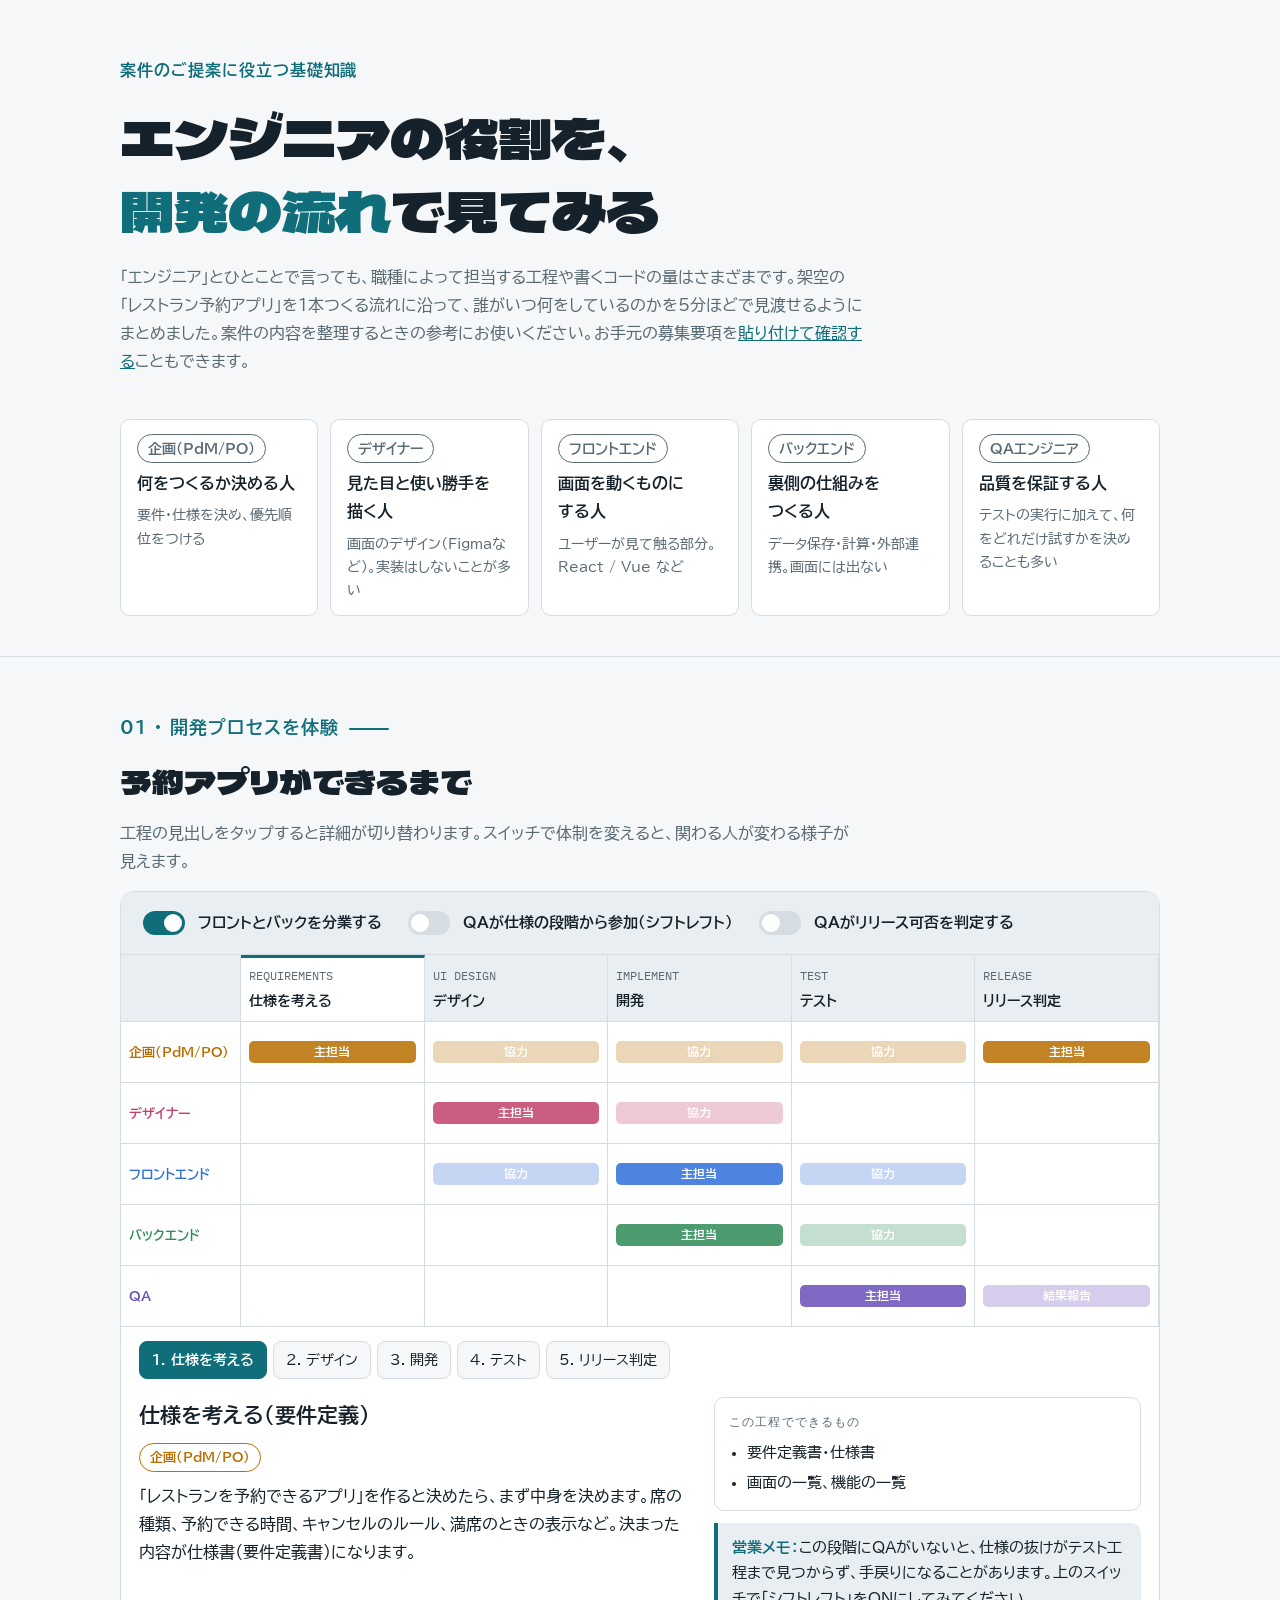
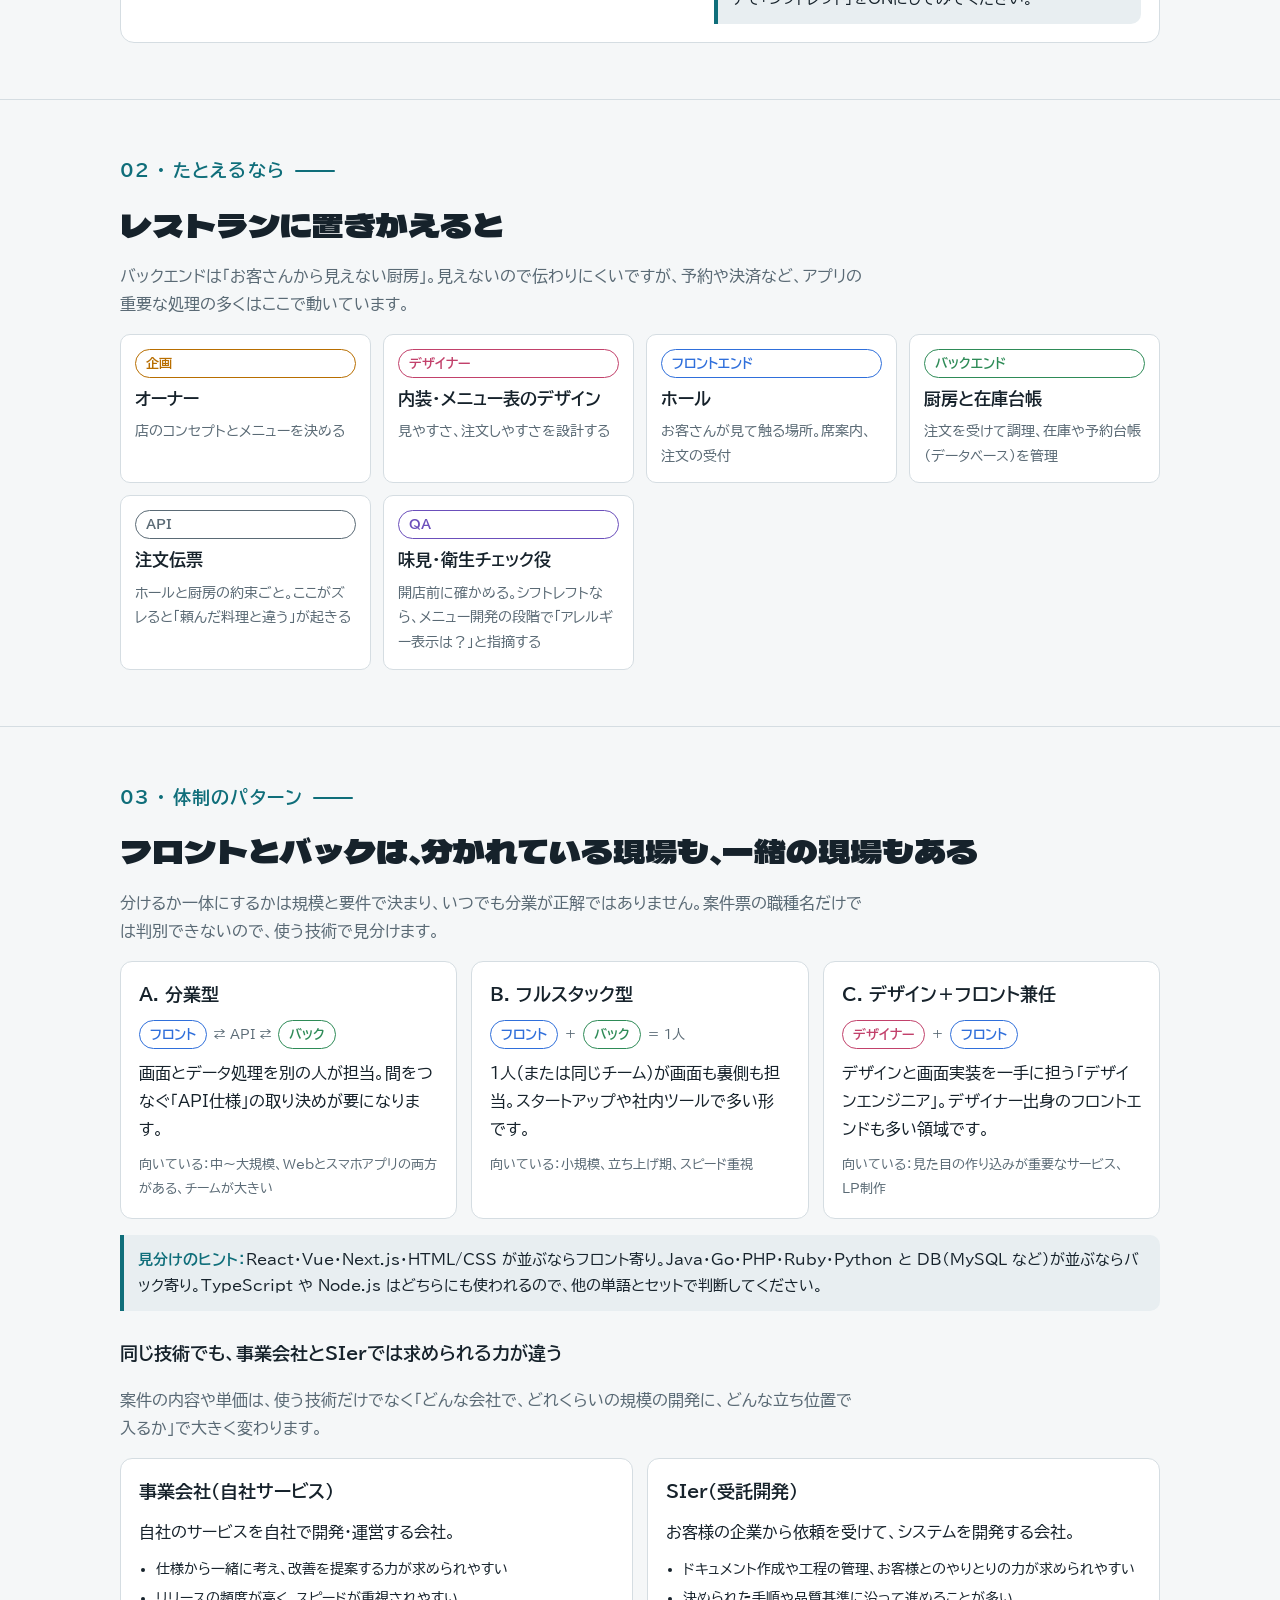
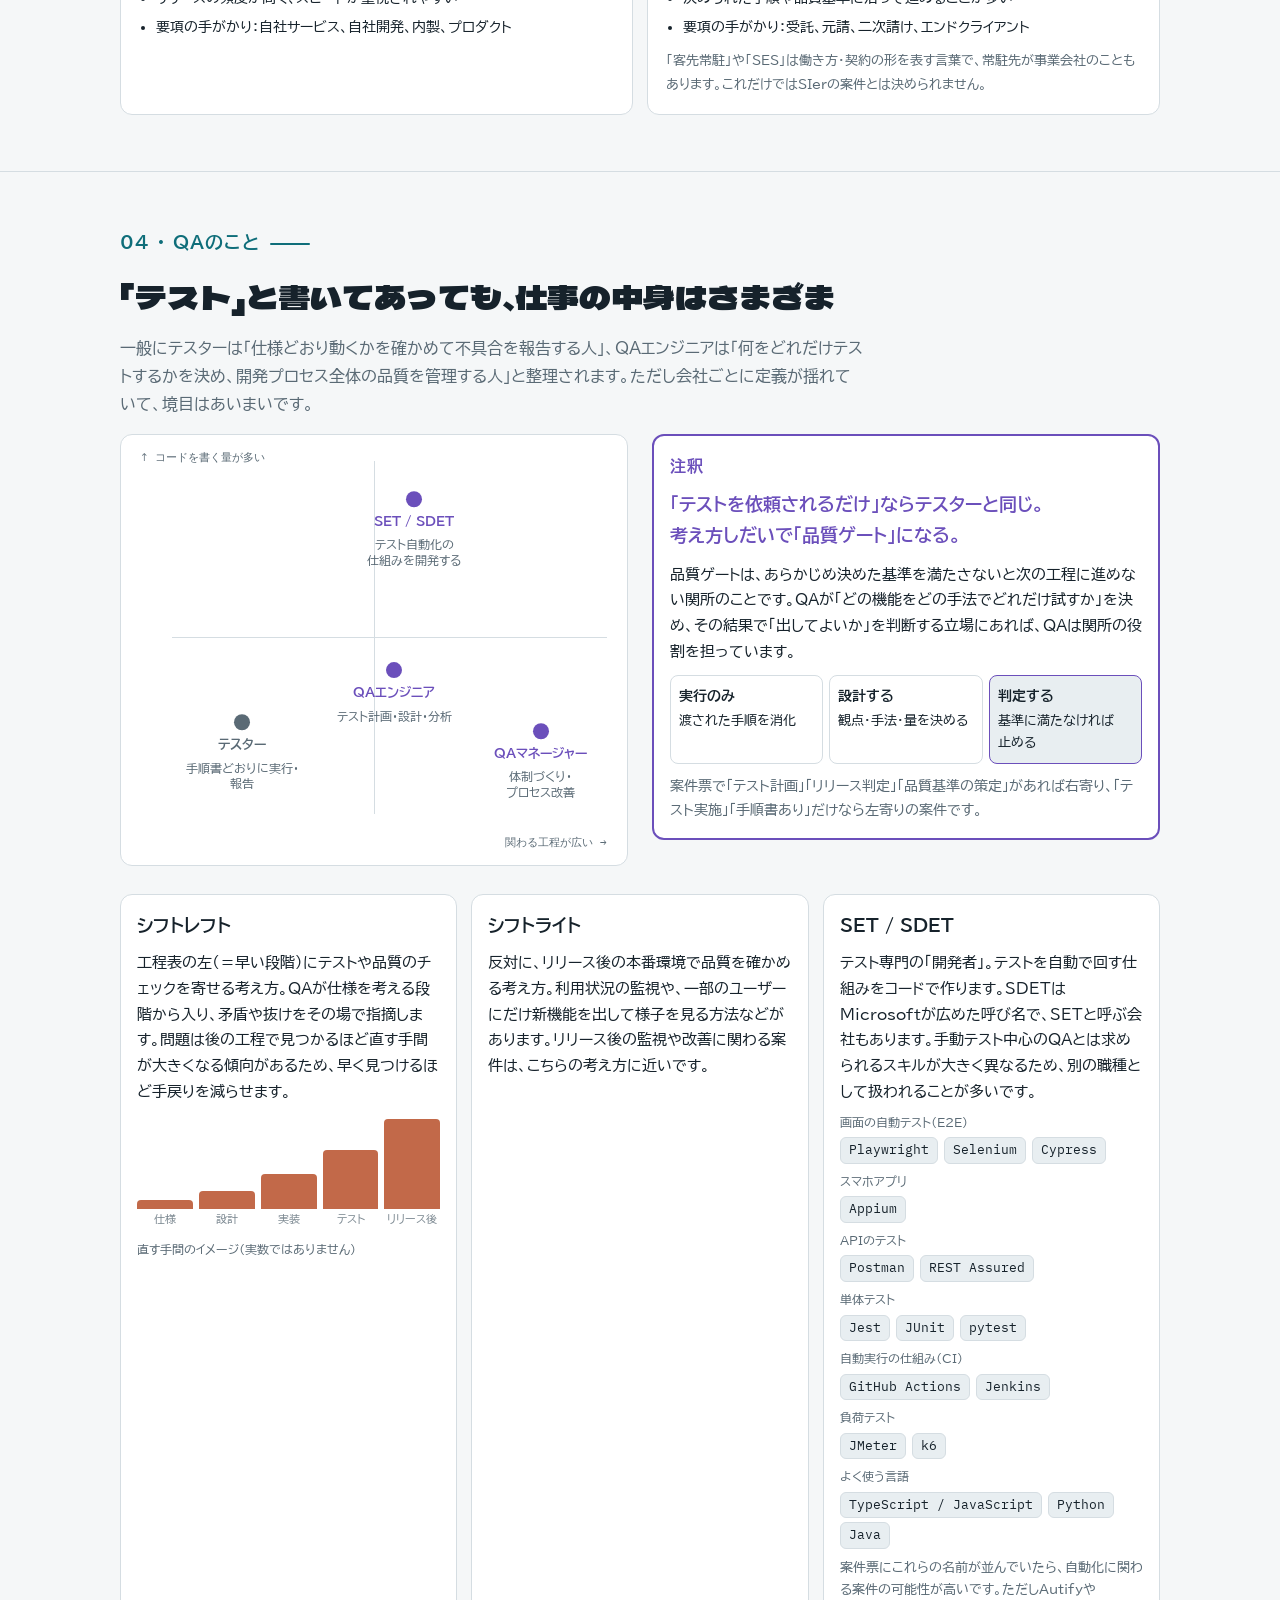
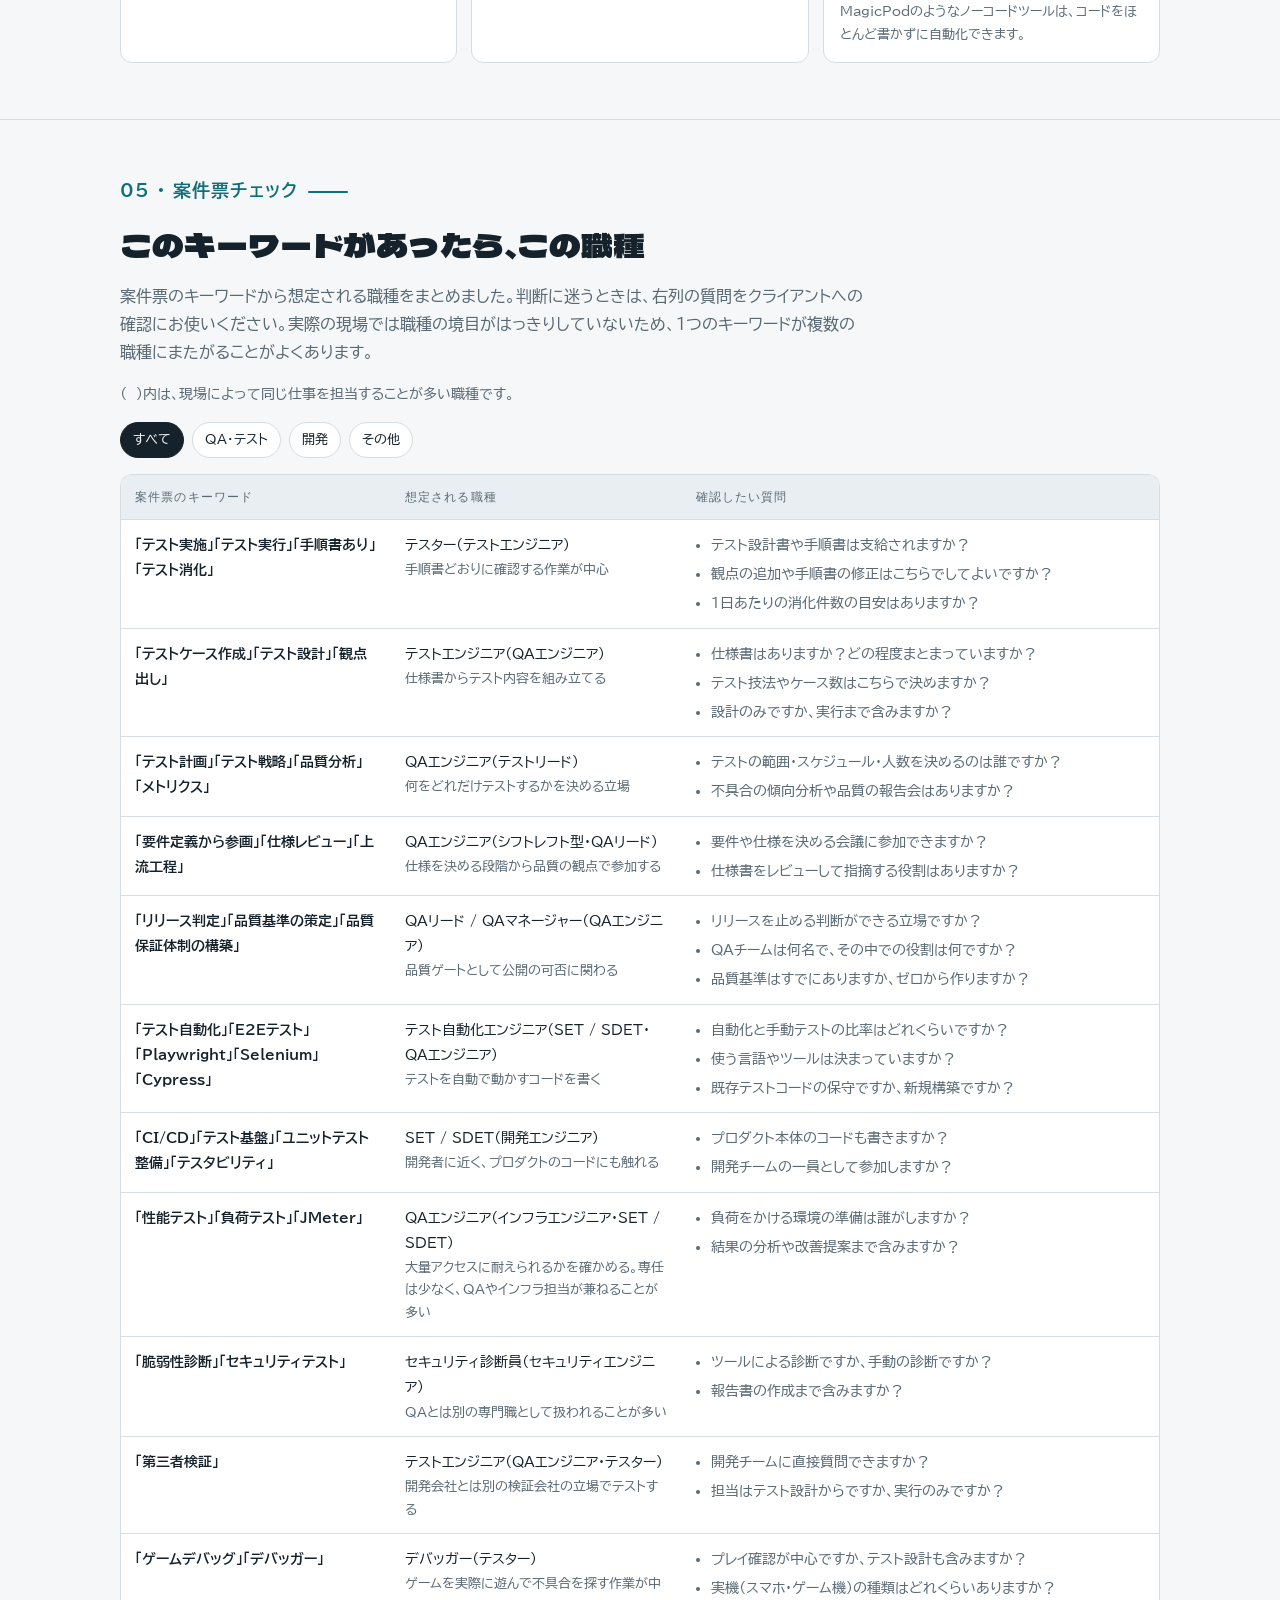
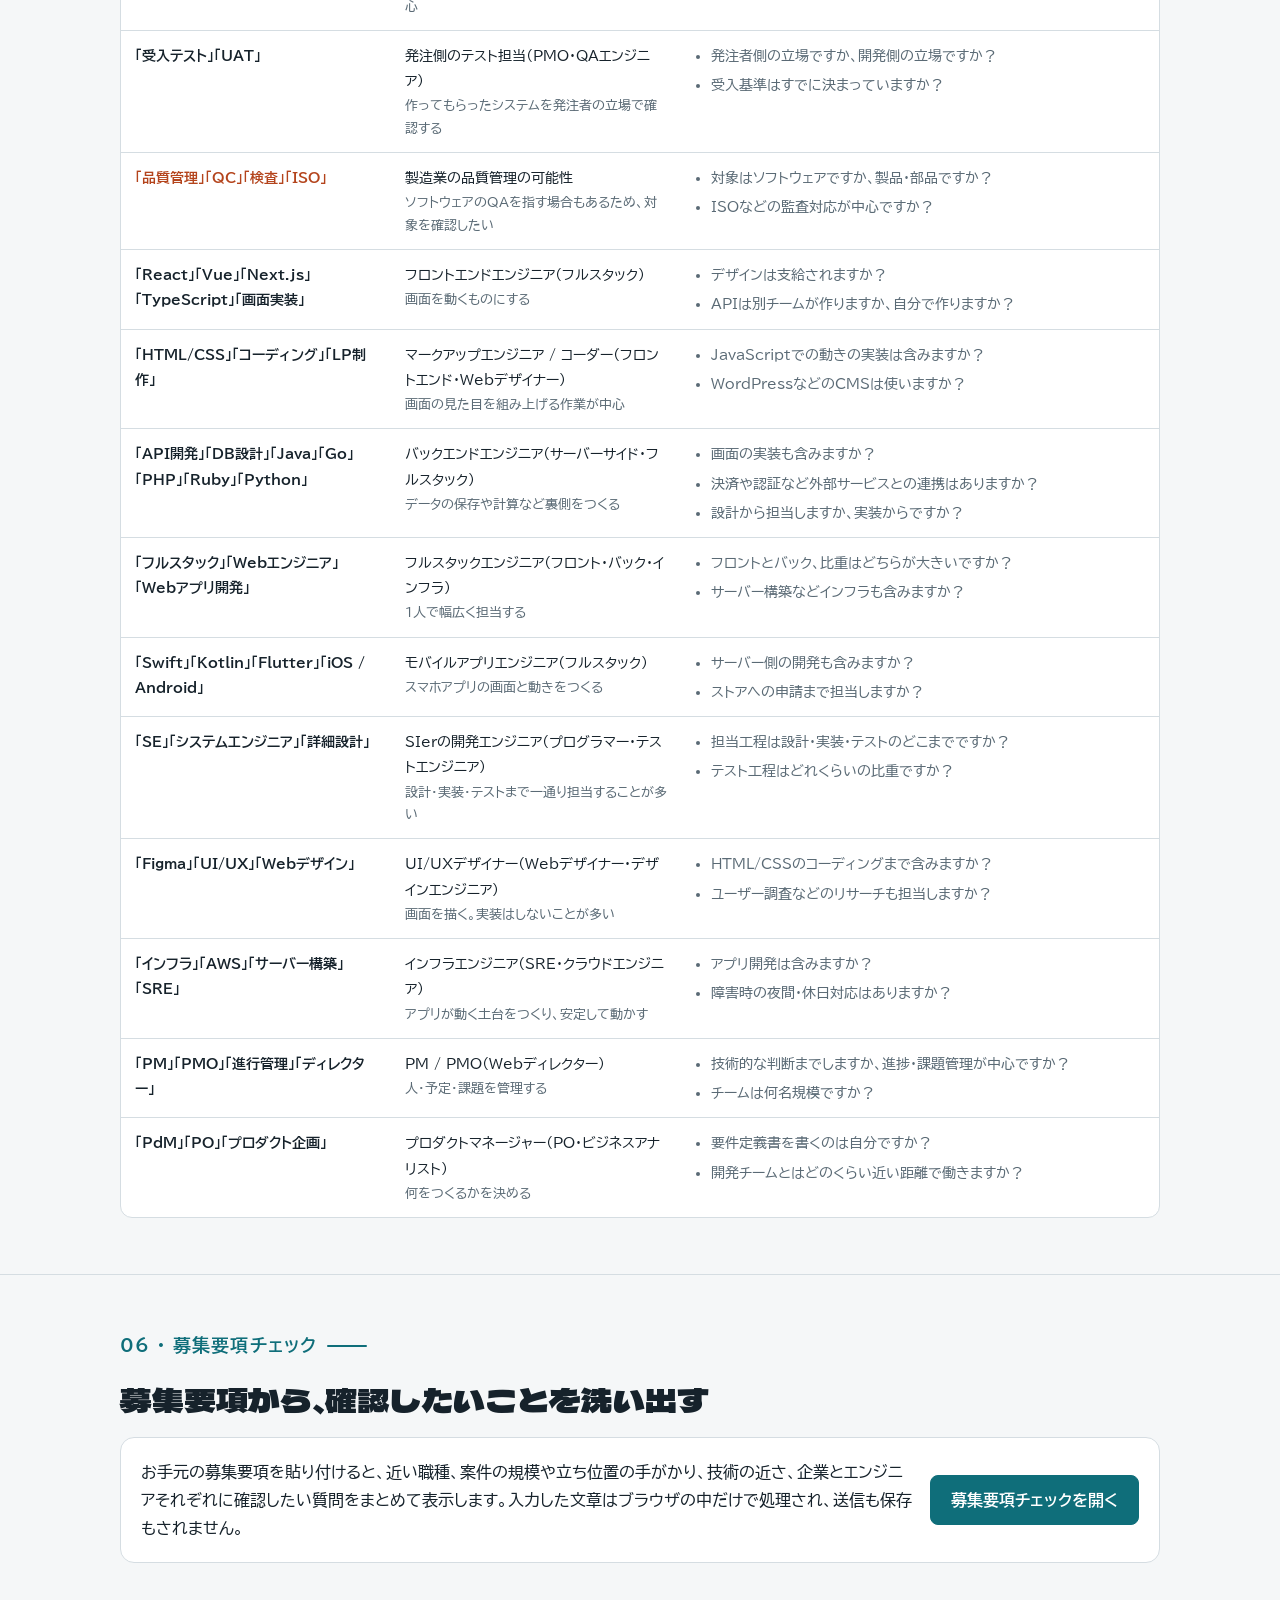
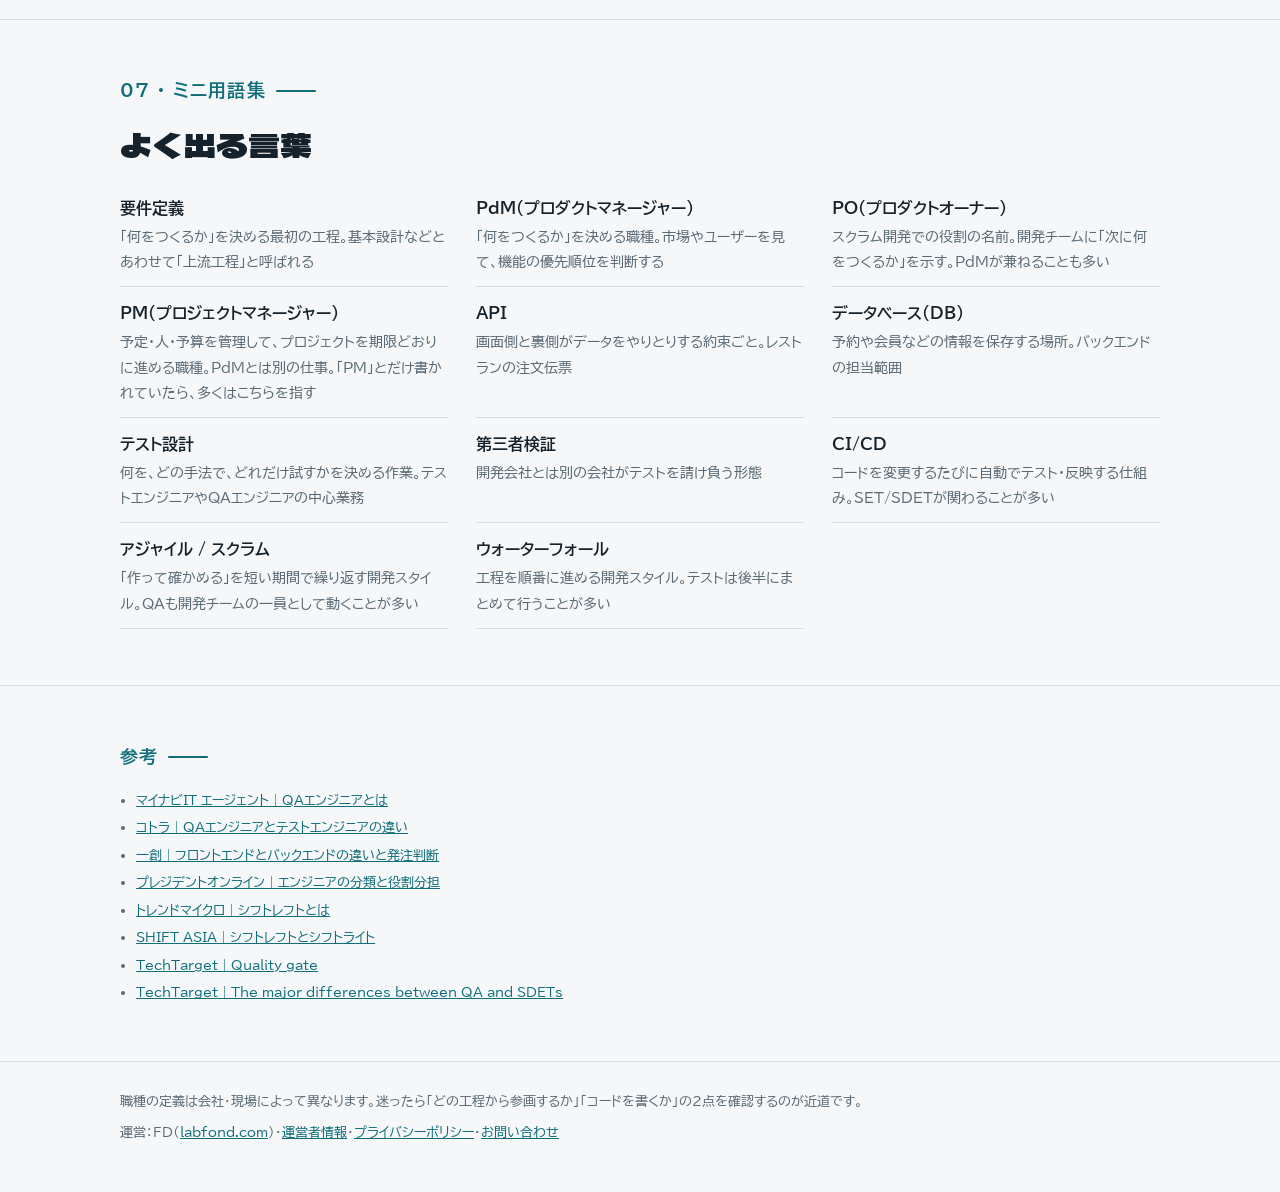
==== commit a8edce48: "判定ルールの誤検出を修正し、質問例を44件に拡充 - 「客先常駐なし」などの否定や「募集人数：1名」を手がかりにしないよう修正 - 客先常駐・SES・SaaSをSIer／事業会社の判定材料から外す（本" ====
--- a/index.html
+++ b/index.html
@@ -124,8 +124,9 @@
         <ul class="clean">
           <li>ドキュメント作成や工程の管理、お客様とのやりとりの力が求められやすい</li>
           <li>決められた手順や品質基準に沿って進めることが多い</li>
-          <li>要項の手がかり：受託、元請、二次請け、客先常駐、SES</li>
+          <li>要項の手がかり：受託、元請、二次請け、エンドクライアント</li>
         </ul>
+        <p class="fit">「客先常駐」や「SES」は働き方・契約の形を表す言葉で、常駐先が事業会社のこともあります。これだけではSIerの案件とは決められません。</p>
       </div>
     </div>
   </div>
--- a/assets/site.css
+++ b/assets/site.css
@@ -277,3 +277,8 @@
 .ask-list li{display:flex;gap:10px;align-items:flex-start;justify-content:space-between;background:var(--soft);border-radius:8px;padding:8px 10px;font-size:.9rem}
 .ask-list li span{min-width:0}
 .btn.mini{font-size:.74rem;padding:2px 8px;flex:none}
+.ask-chips{flex-direction:column;gap:10px}
+.chip-g{display:flex;flex-direction:column;gap:6px}
+.chip-h{font-size:.76rem;font-weight:700;color:var(--muted);letter-spacing:.04em}
+.chip-row{display:flex;flex-wrap:wrap;gap:8px}
+.ask-cat{font-size:.74rem;font-weight:700;color:var(--muted)}
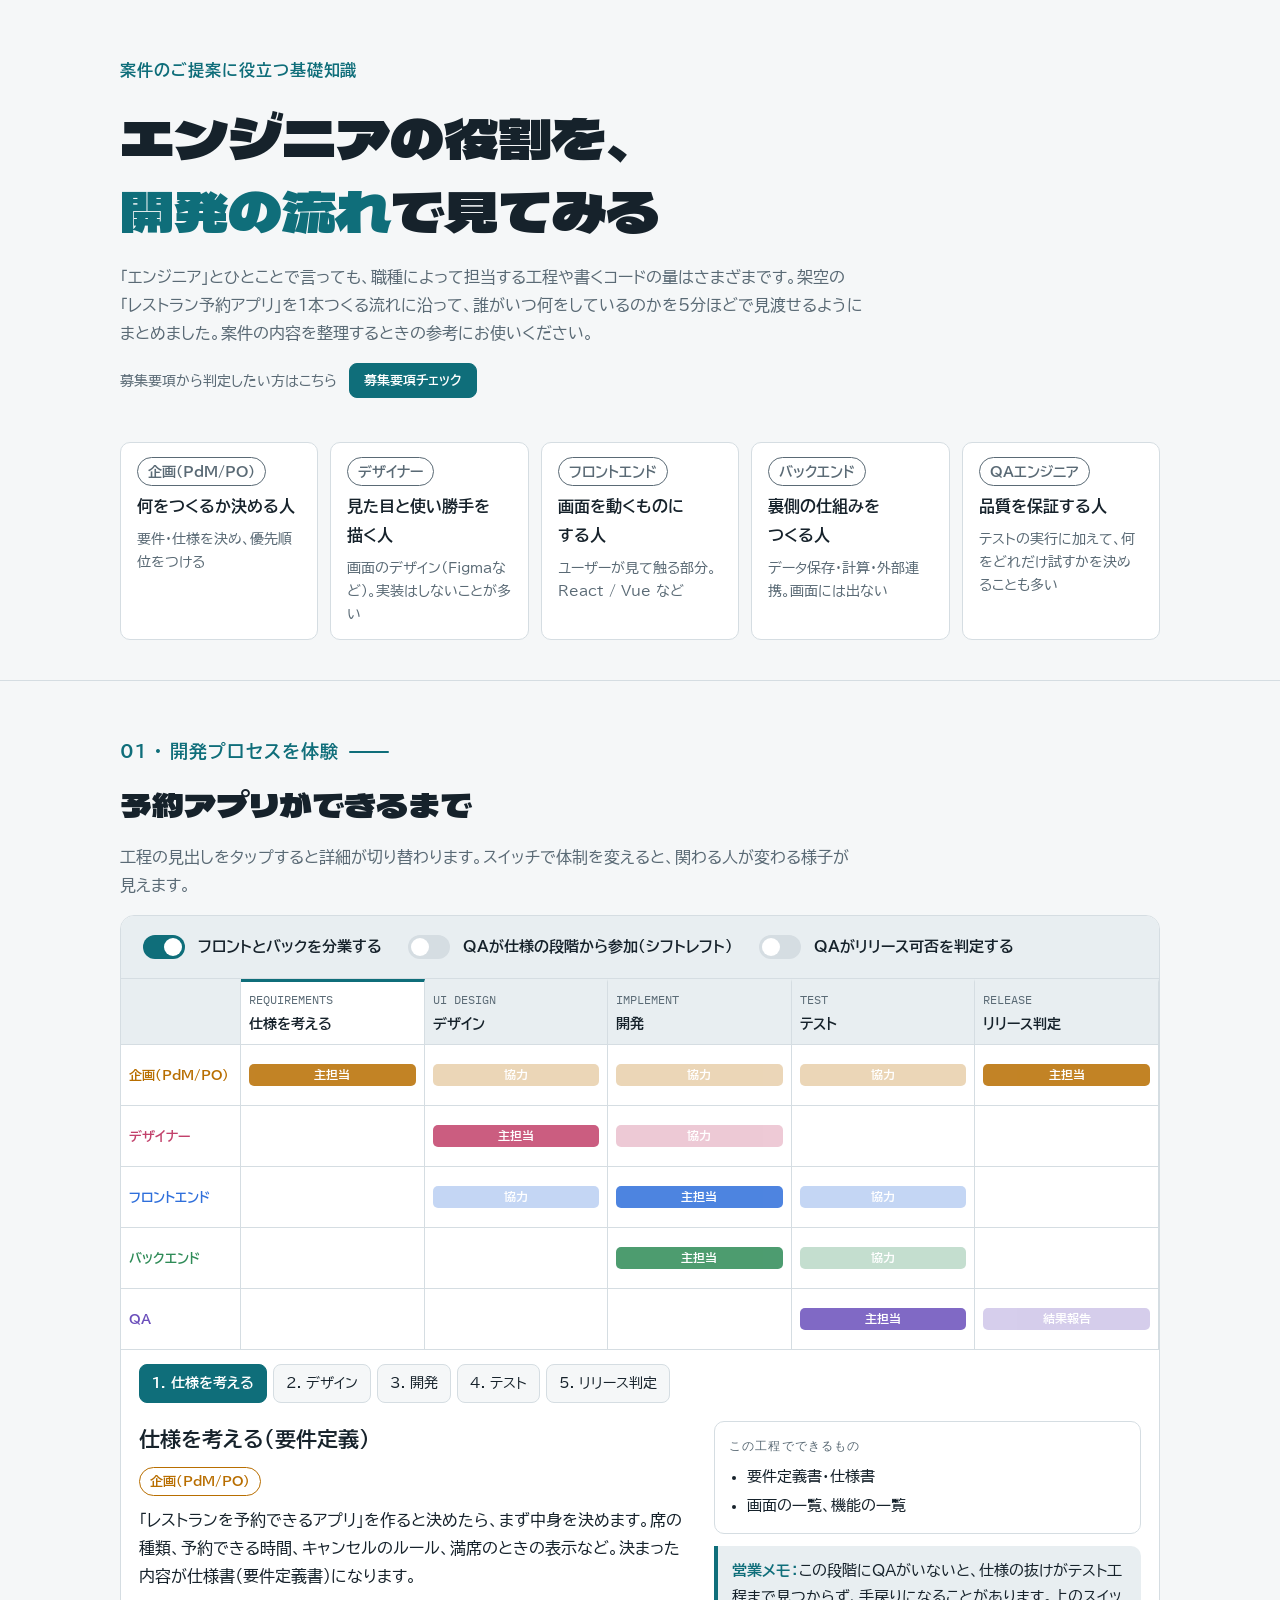
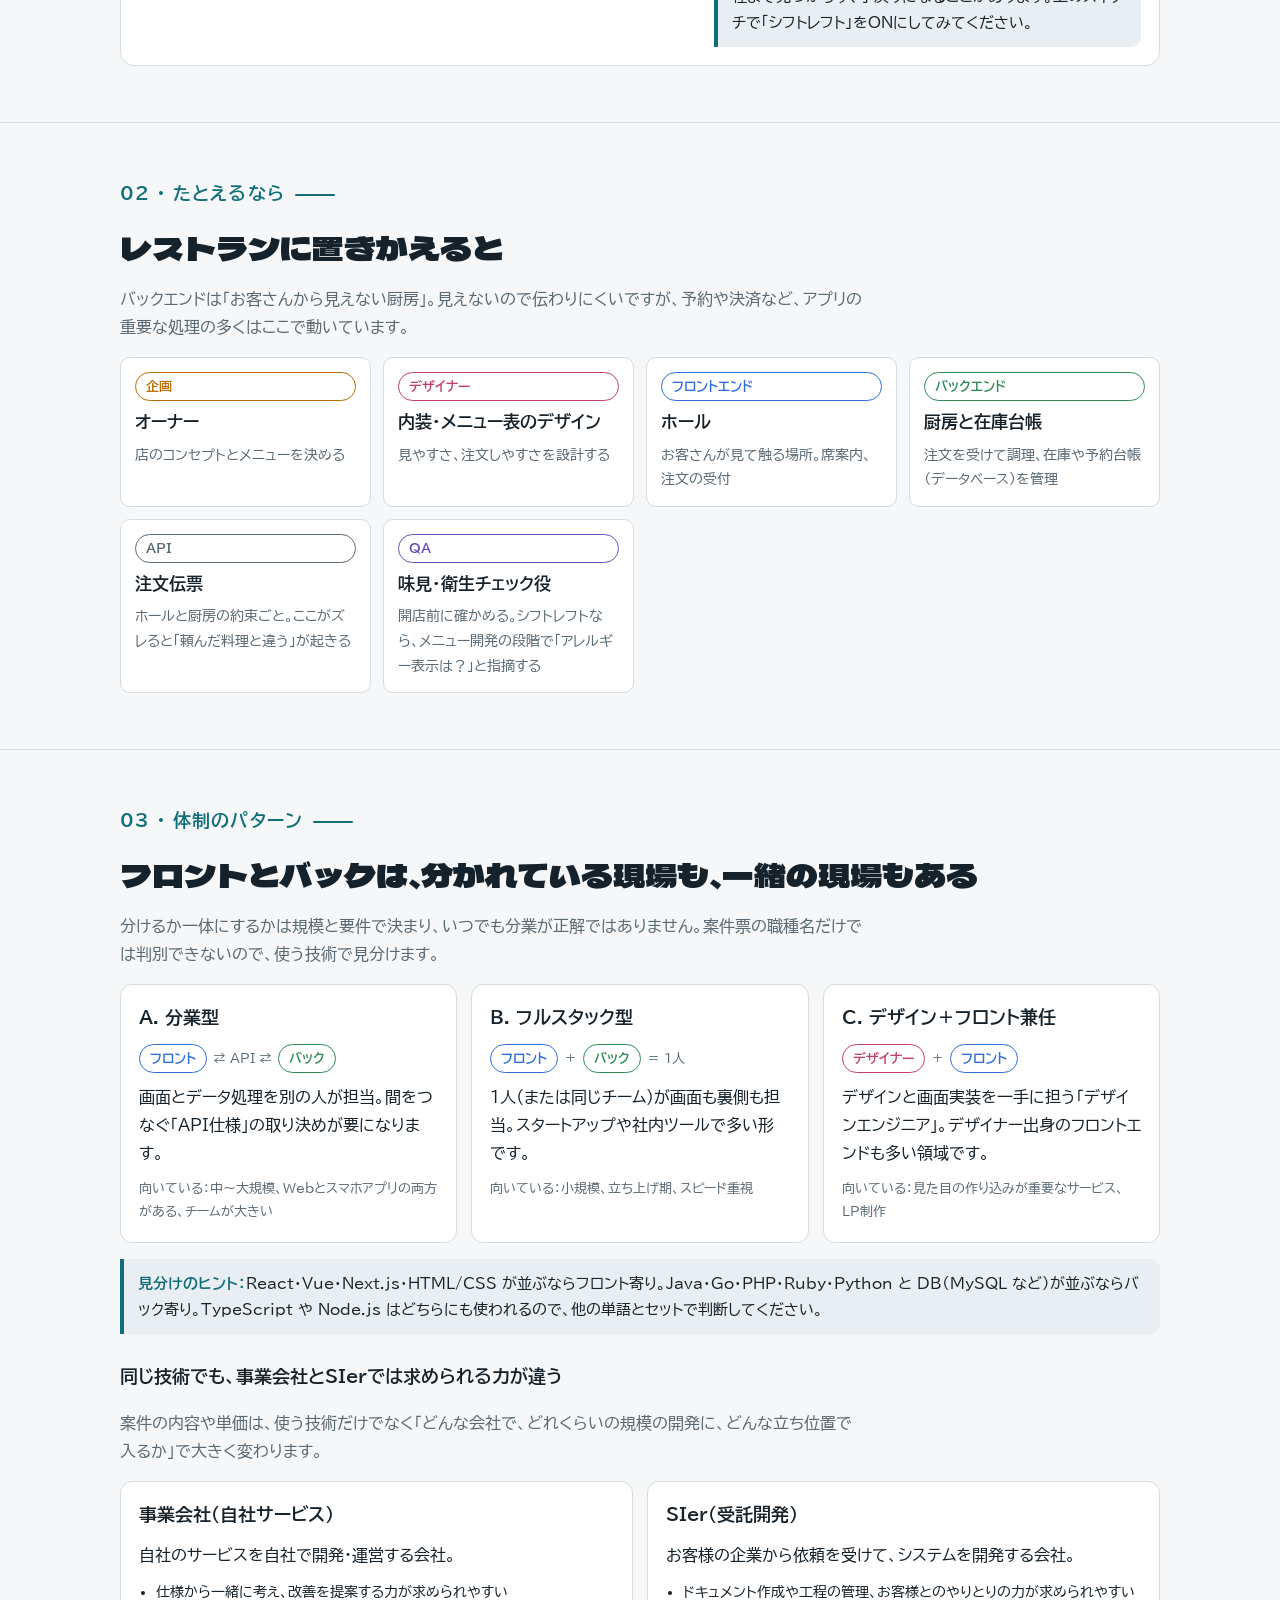
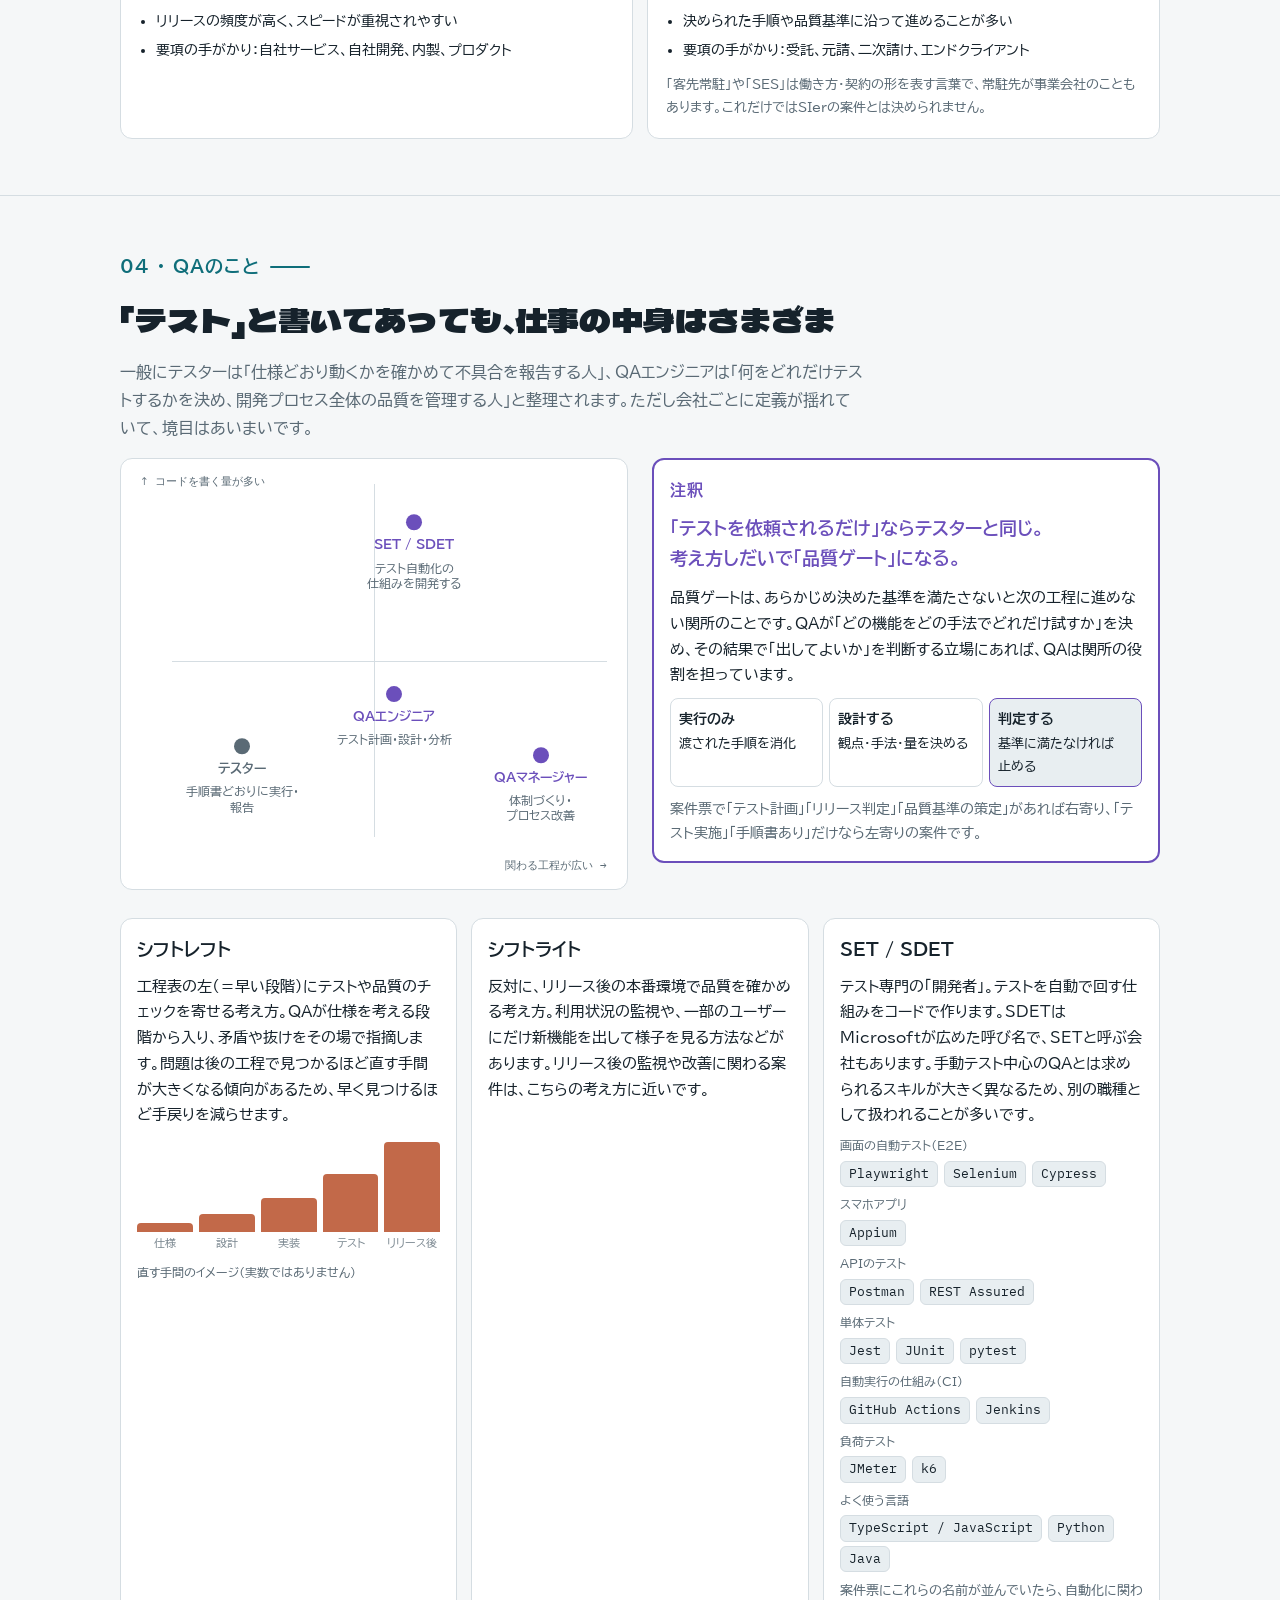
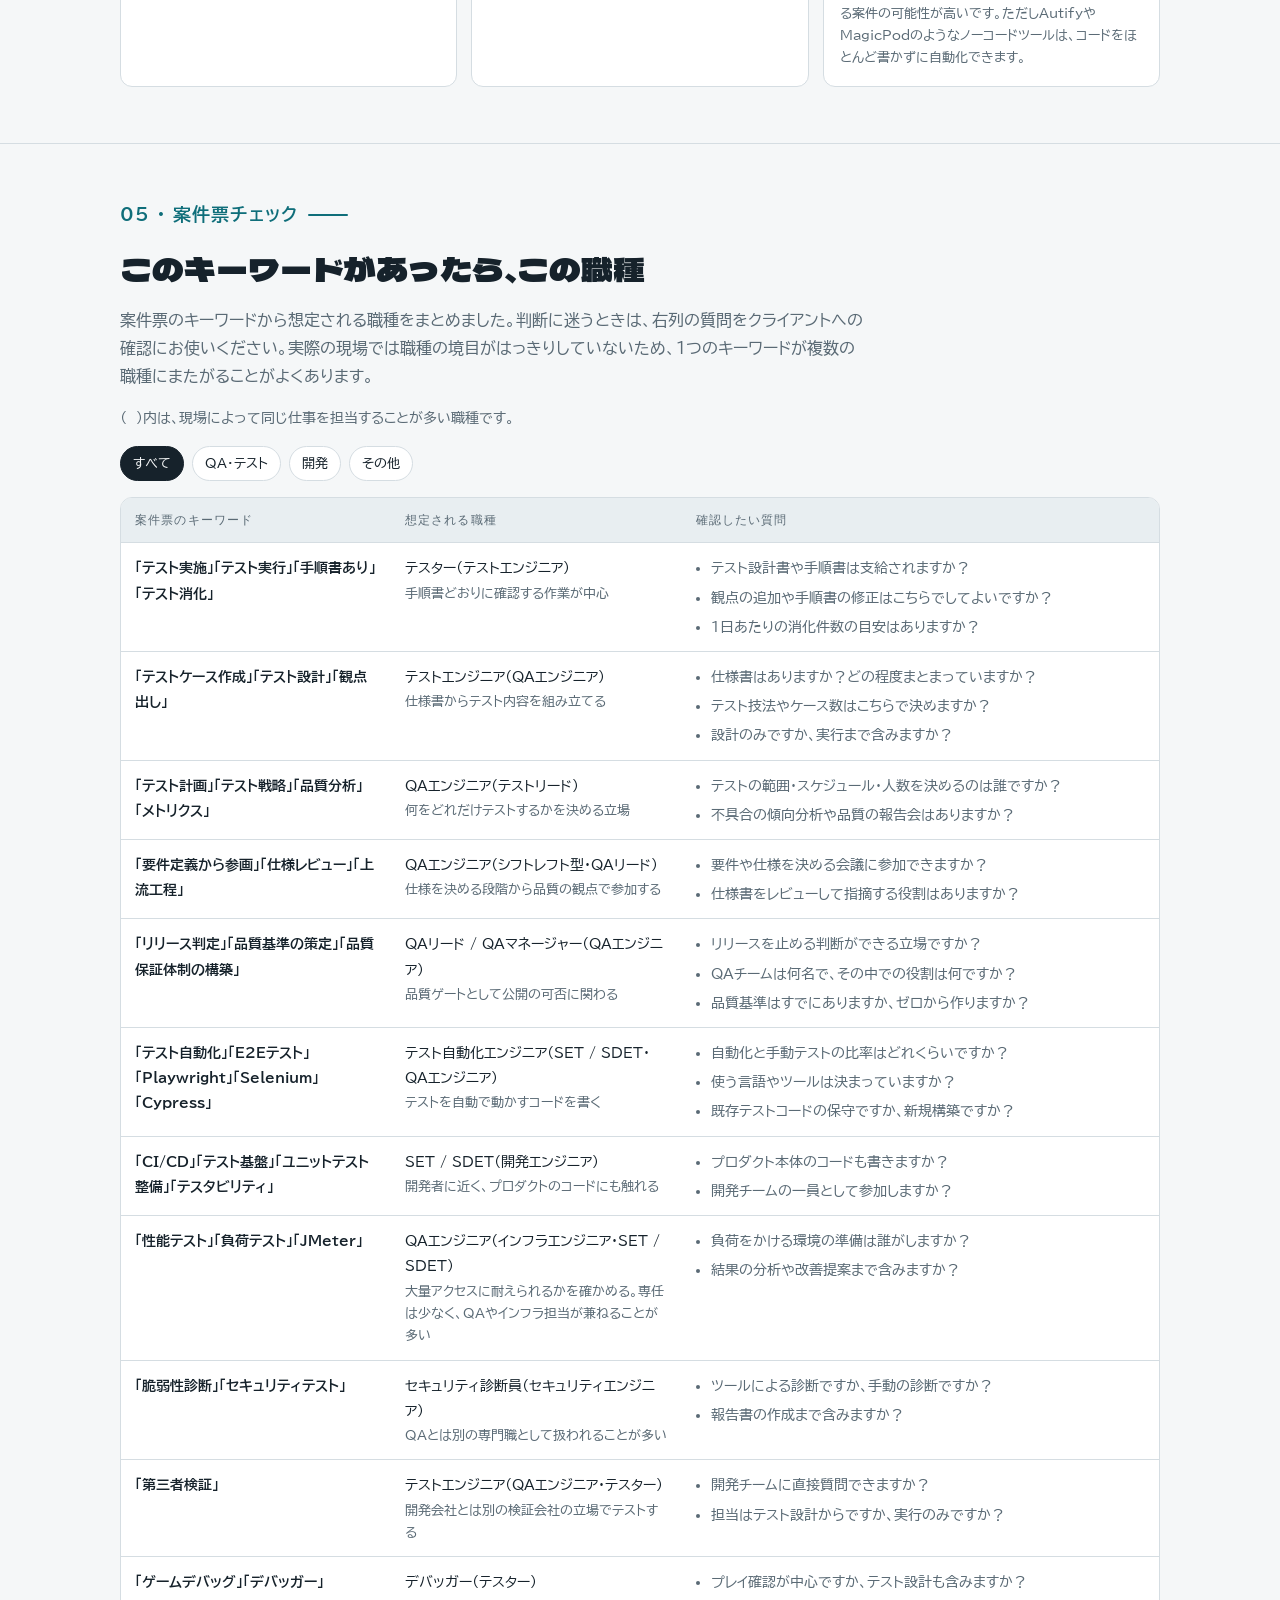
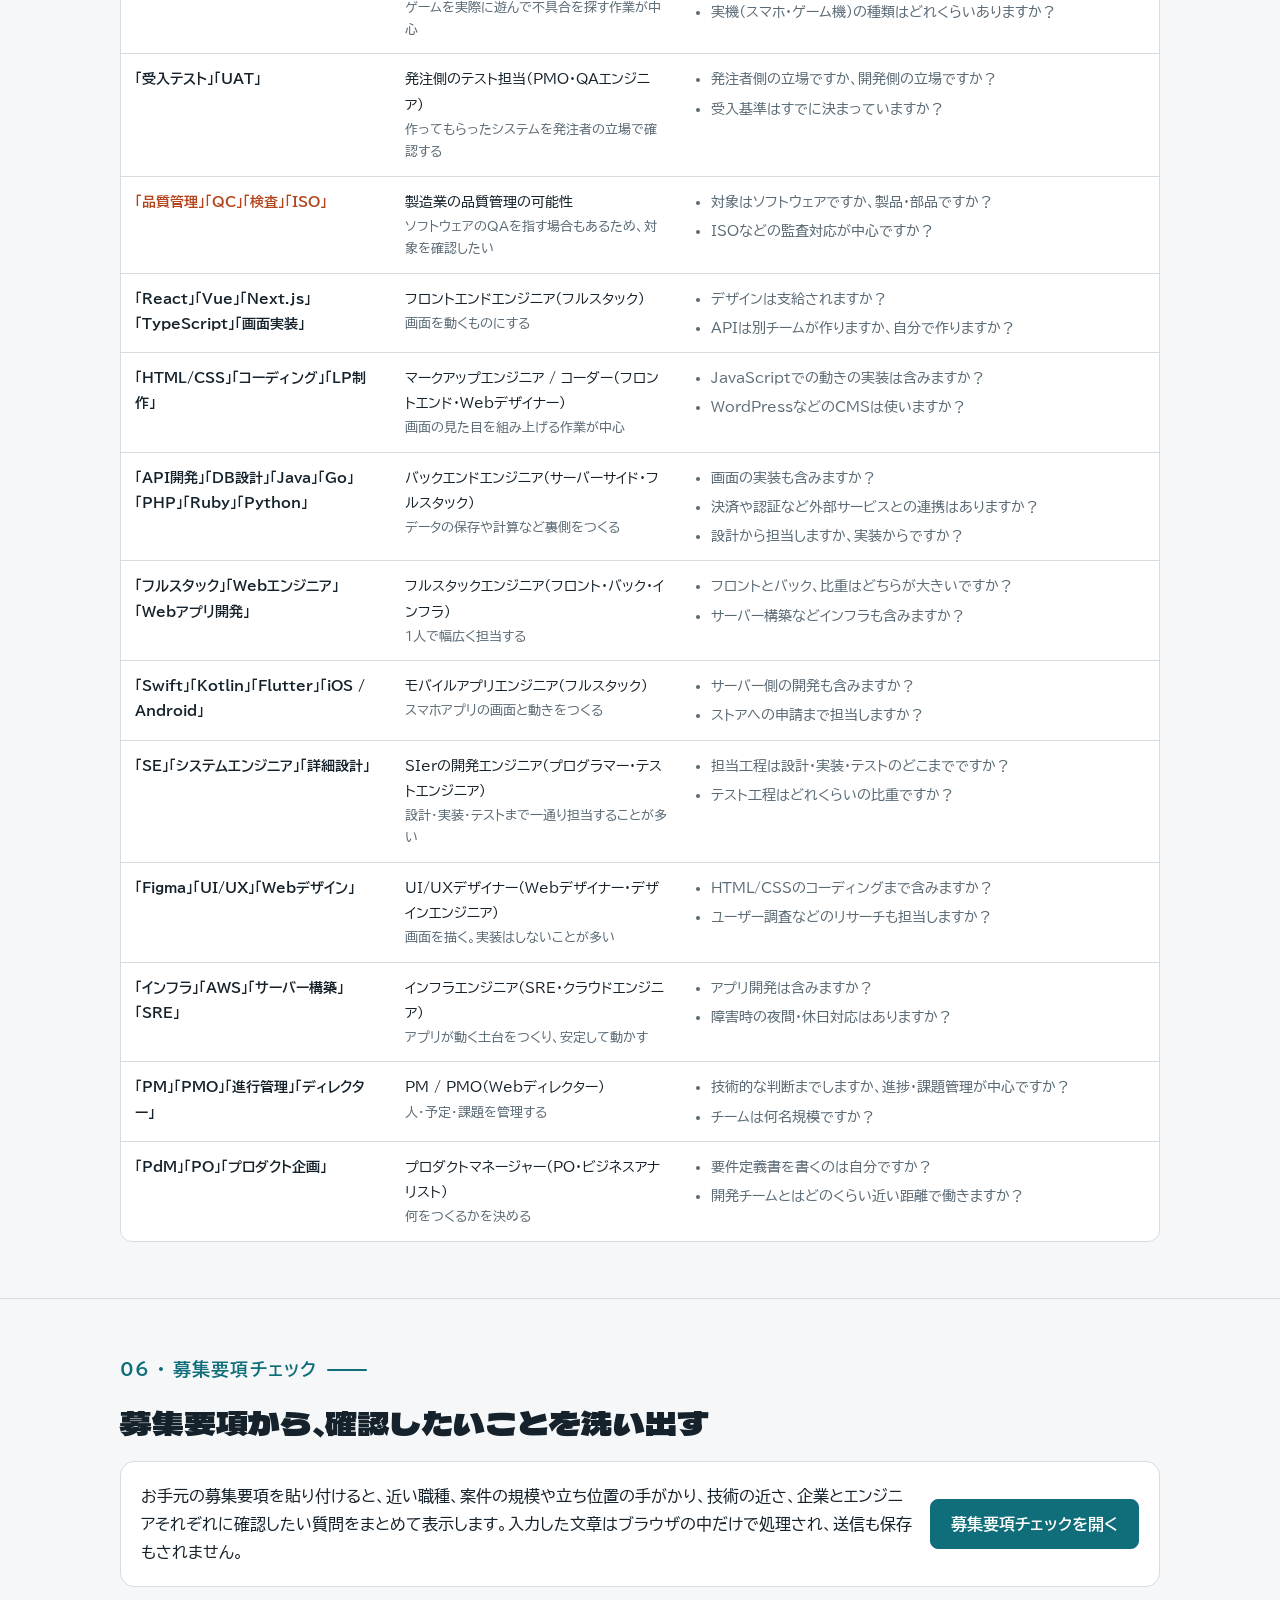
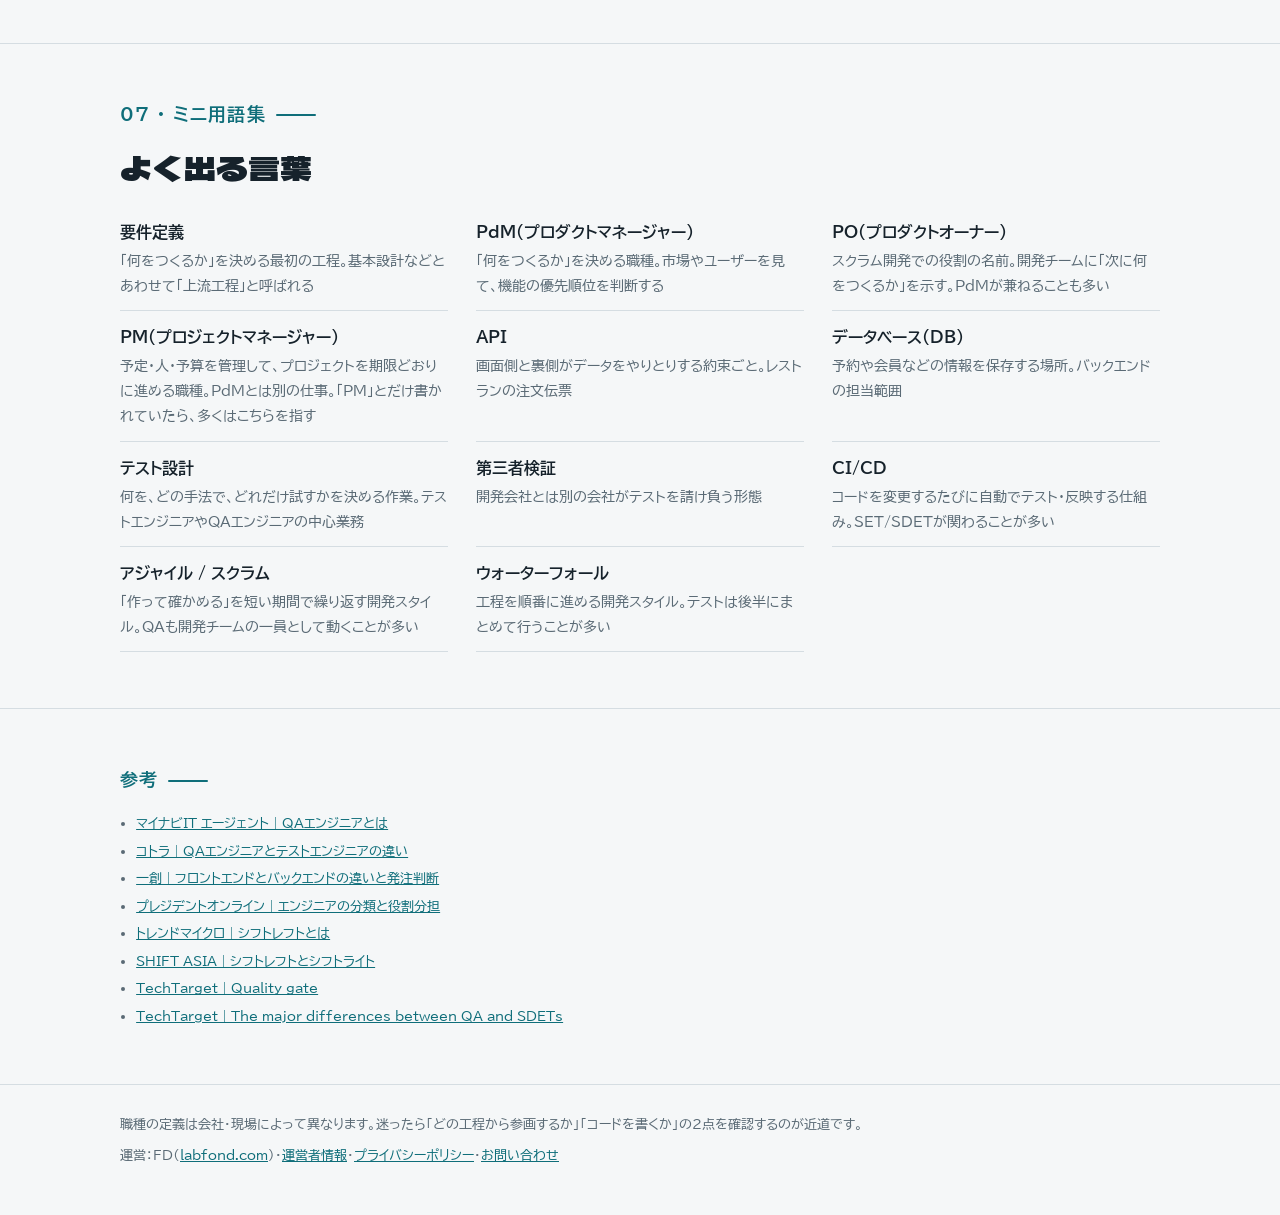
==== commit 7a113187: "本編の冒頭に募集要項チェックへのボタンを追加、質問例の選択をプルダウンに変更 Co-Authored-By: Claude Opus 5.5 <noreply@anthropic.com> Claud" ====
--- a/index.html
+++ b/index.html
@@ -34,7 +34,8 @@
 <header class="wrap hero stack">
   <p class="eyebrow">案件のご提案に役立つ基礎知識</p>
   <h1>エンジニアの役割を、<wbr><em>開発の流れ</em>で<wbr>見てみる</h1>
-  <p class="lead">「エンジニア」とひとことで言っても、職種によって担当する工程や書くコードの量はさまざまです。架空の「レストラン予約アプリ」を1本つくる流れに沿って、誰がいつ何をしているのかを5分ほどで見渡せるようにまとめました。案件の内容を整理するときの参考にお使いください。お手元の募集要項を<a href="check.html">貼り付けて確認する</a>こともできます。</p>
+  <p class="lead">「エンジニア」とひとことで言っても、職種によって担当する工程や書くコードの量はさまざまです。架空の「レストラン予約アプリ」を1本つくる流れに沿って、誰がいつ何をしているのかを5分ほどで見渡せるようにまとめました。案件の内容を整理するときの参考にお使いください。</p>
+  <div class="mini-cta"><span>募集要項から判定したい方はこちら</span><a class="btn" href="check.html">募集要項チェック</a></div>
   <div class="tldr">
     <div class="tl"><span class="chip pm">企画（PdM/PO）</span><b>何をつくるか<wbr>決める人</b><span>要件・仕様を決め、優先順位をつける</span></div>
     <div class="tl"><span class="chip ds">デザイナー</span><b>見た目と<wbr>使い勝手を<wbr>描く人</b><span>画面のデザイン（Figmaなど）。実装はしないことが多い</span></div>
--- a/assets/site.css
+++ b/assets/site.css
@@ -282,3 +282,9 @@
 .chip-h{font-size:.76rem;font-weight:700;color:var(--muted);letter-spacing:.04em}
 .chip-row{display:flex;flex-wrap:wrap;gap:8px}
 .ask-cat{font-size:.74rem;font-weight:700;color:var(--muted)}
+.mini-cta{display:flex;flex-wrap:wrap;align-items:center;gap:8px 12px;font-size:.9rem;color:var(--muted)}
+.mini-cta .btn{text-decoration:none;font-size:.84rem;padding:5px 14px}
+.ask-sel{display:grid;grid-template-columns:minmax(0,1fr) minmax(0,1.6fr);gap:12px}
+.ask-sel label{display:flex;flex-direction:column;gap:6px;font-size:.86rem;font-weight:700;color:var(--muted);min-width:0}
+.ask-sel select{font:inherit;font-size:1rem;padding:10px 12px;border:1px solid var(--line);border-radius:10px;background:var(--surface);color:var(--ink);width:100%;cursor:pointer}
+@media (max-width:560px){.ask-sel{grid-template-columns:1fr}}
